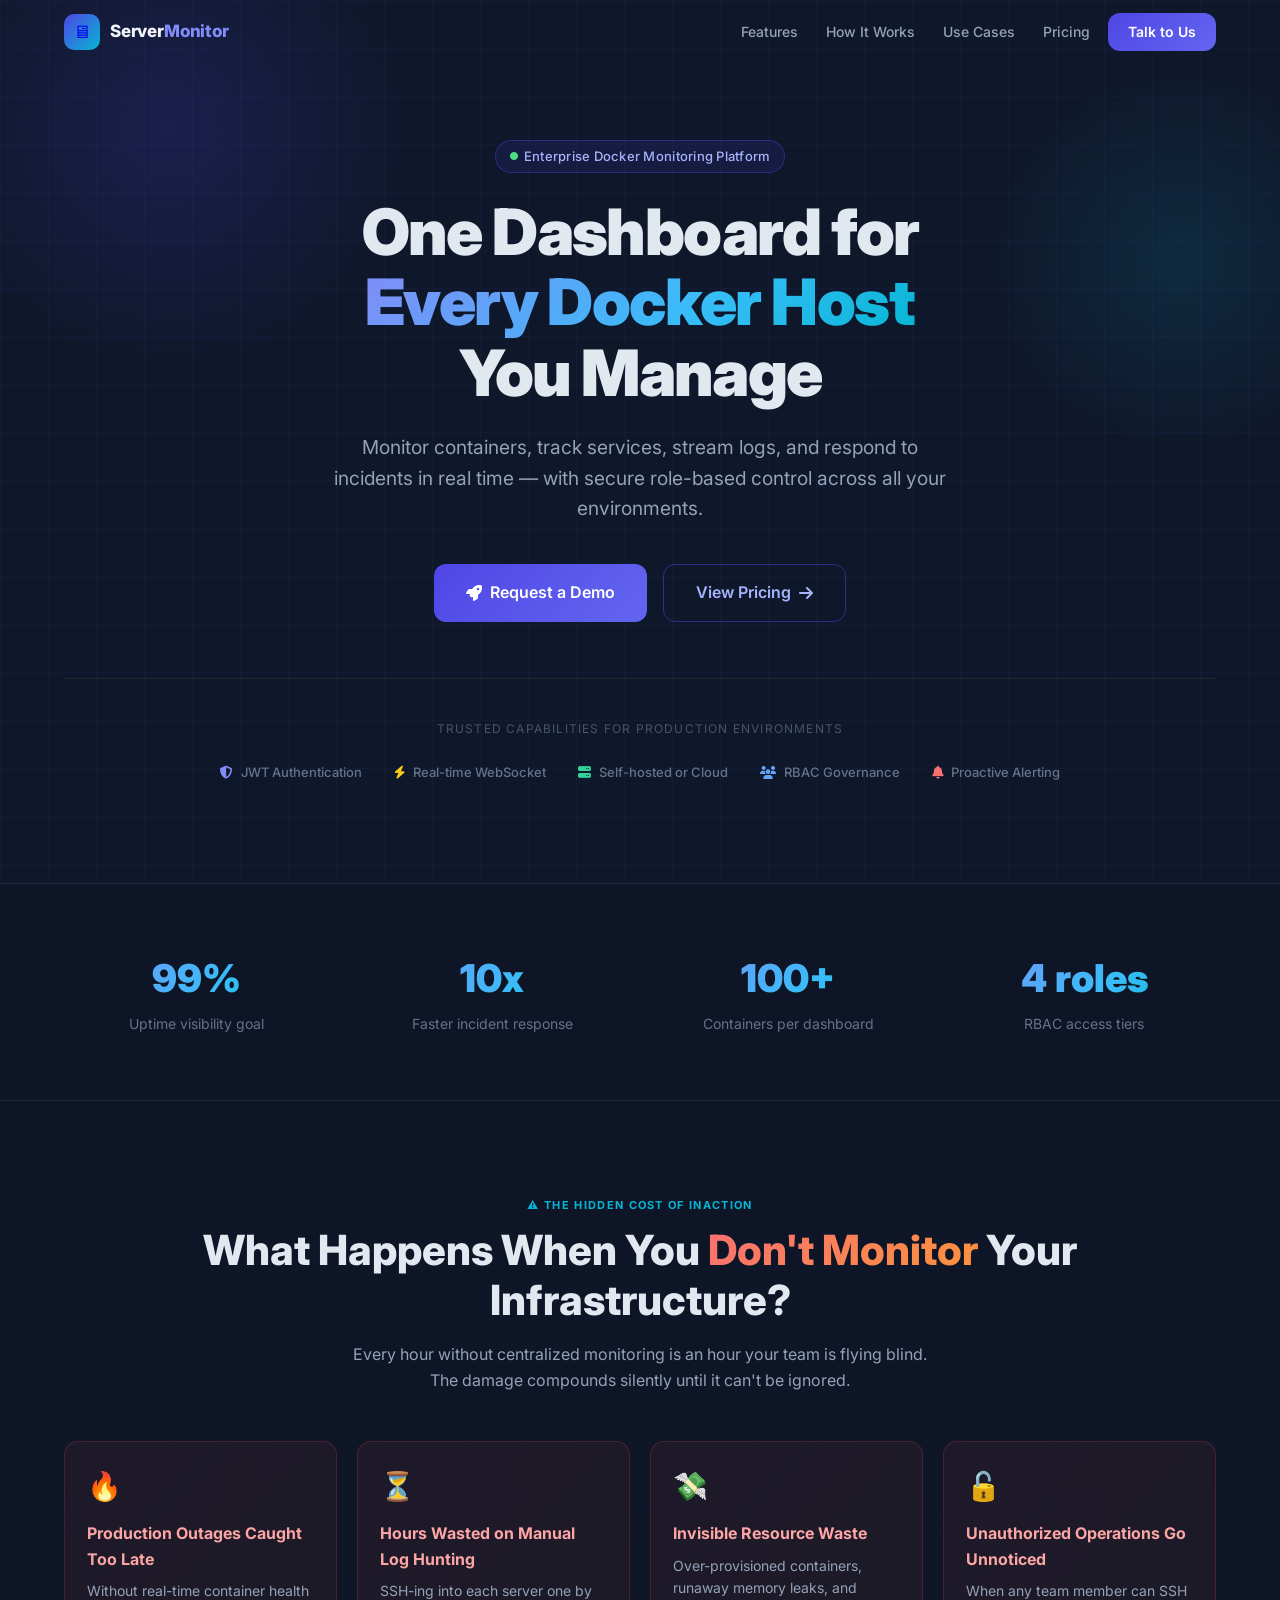
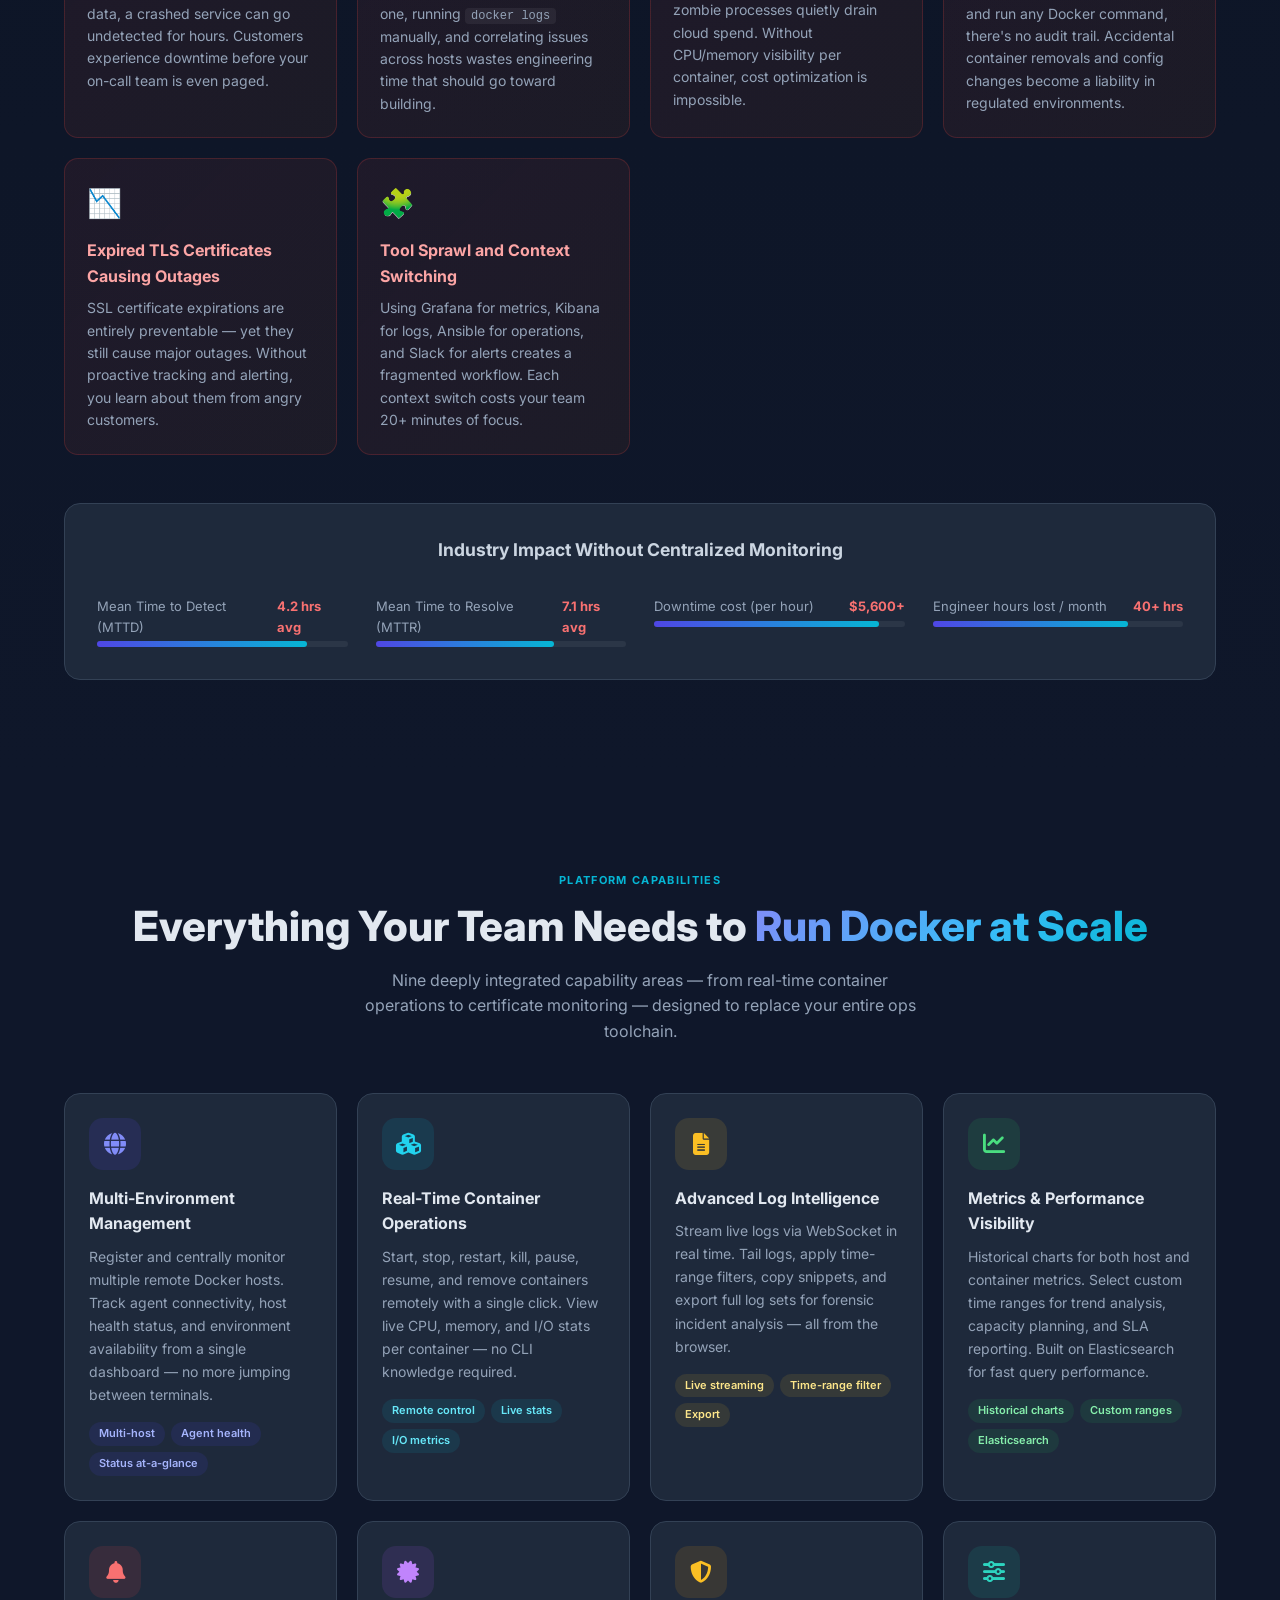
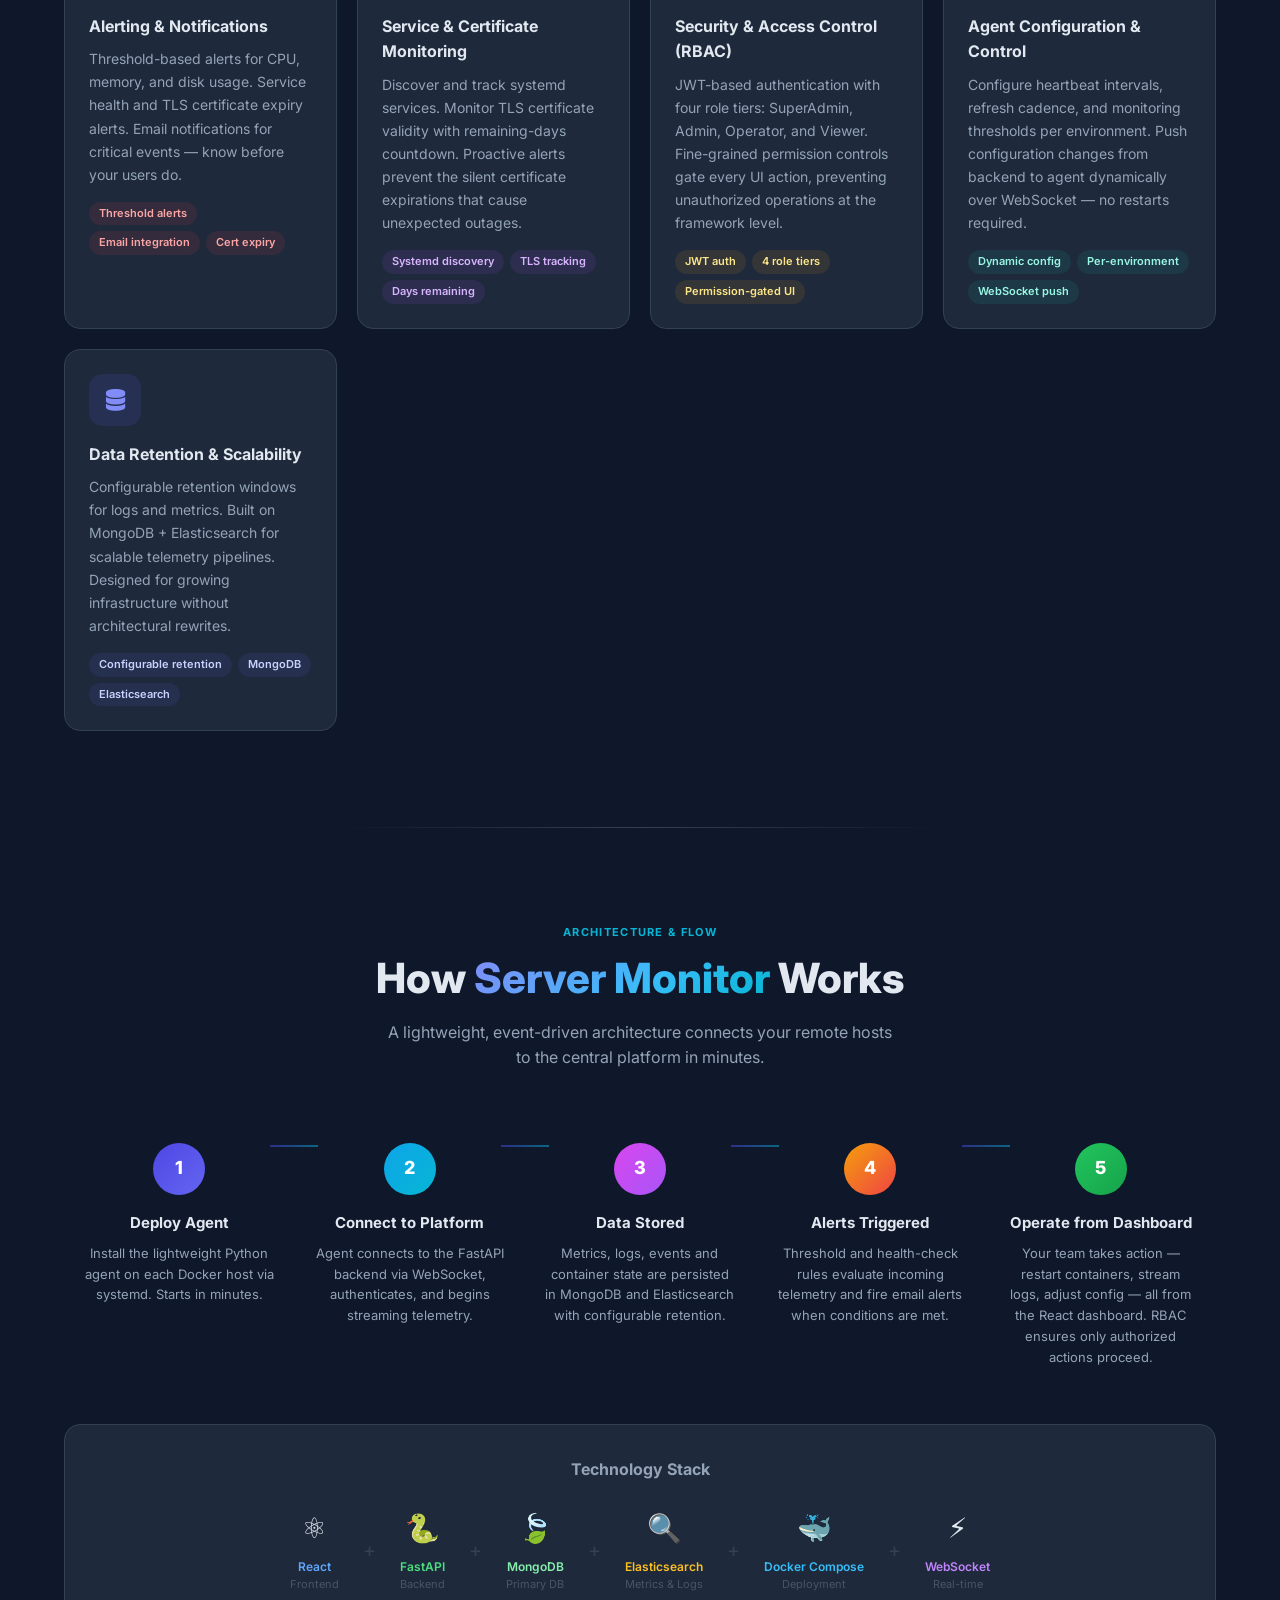
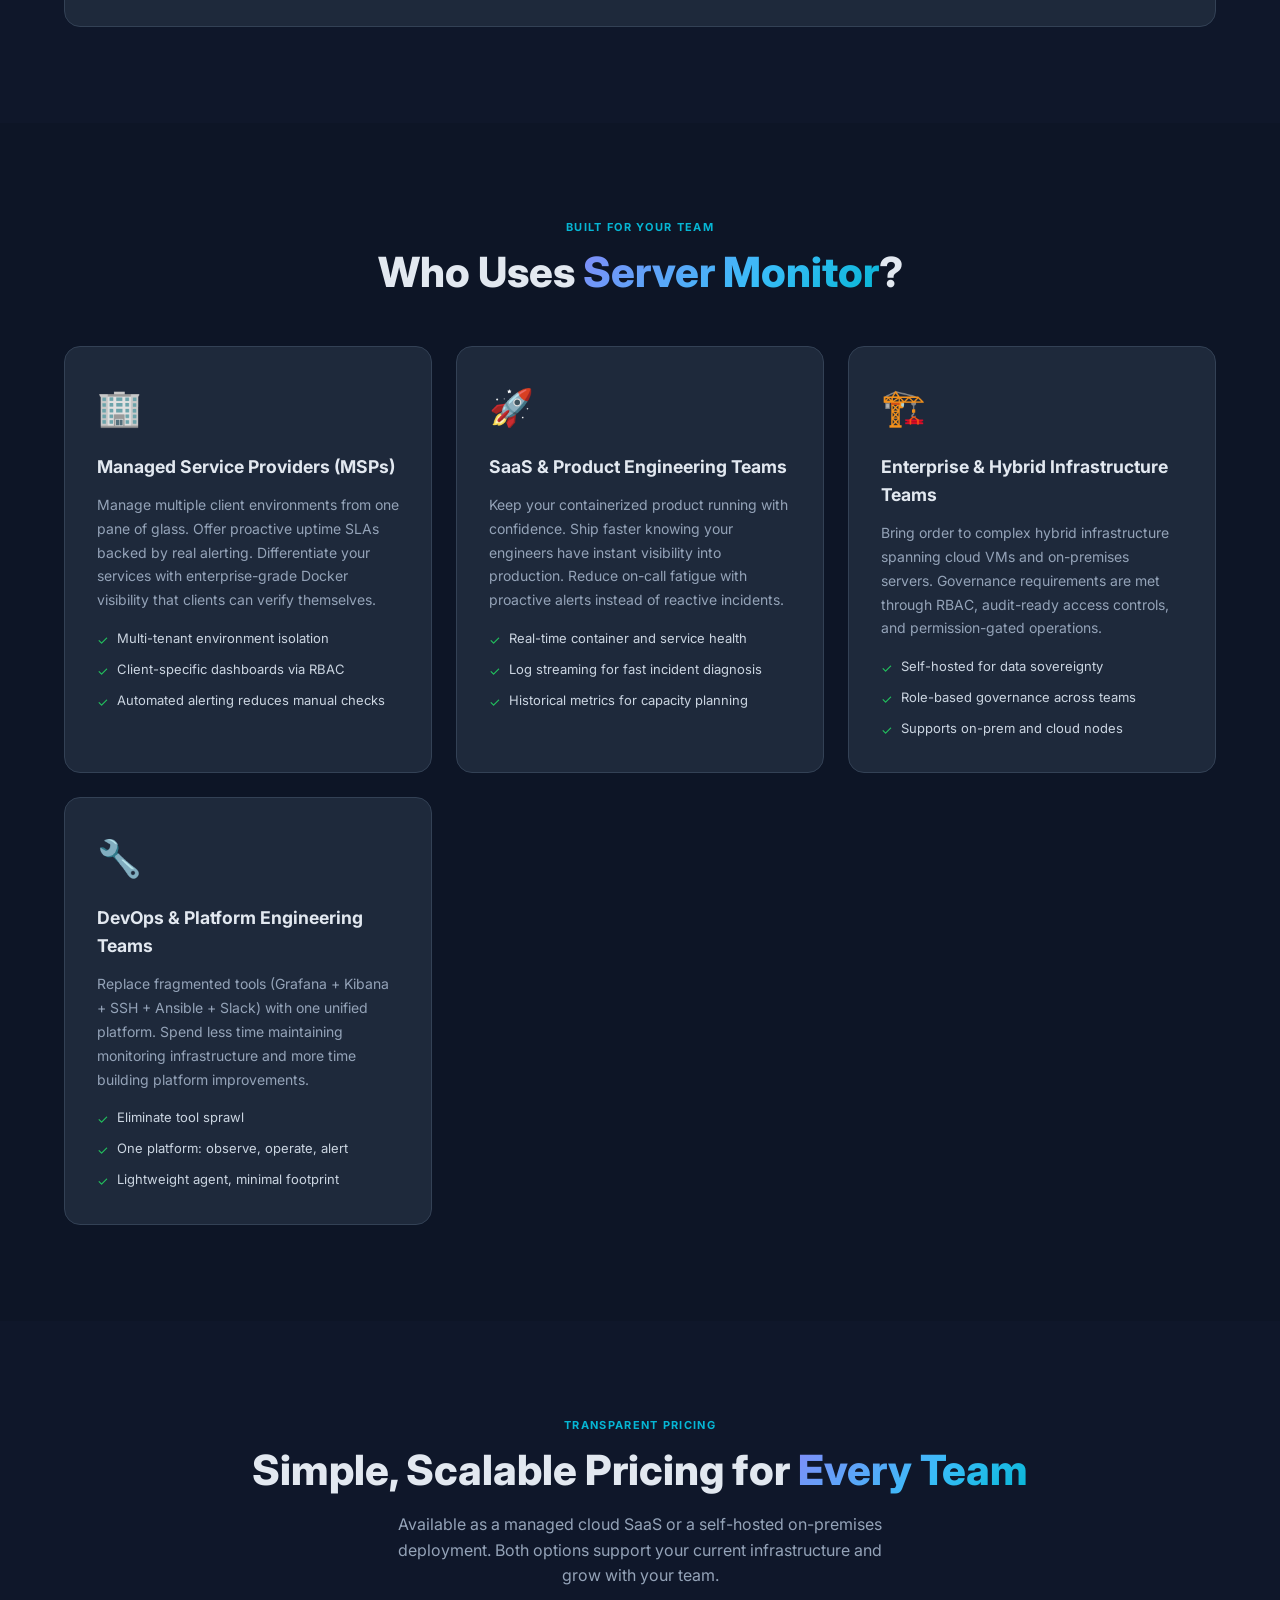
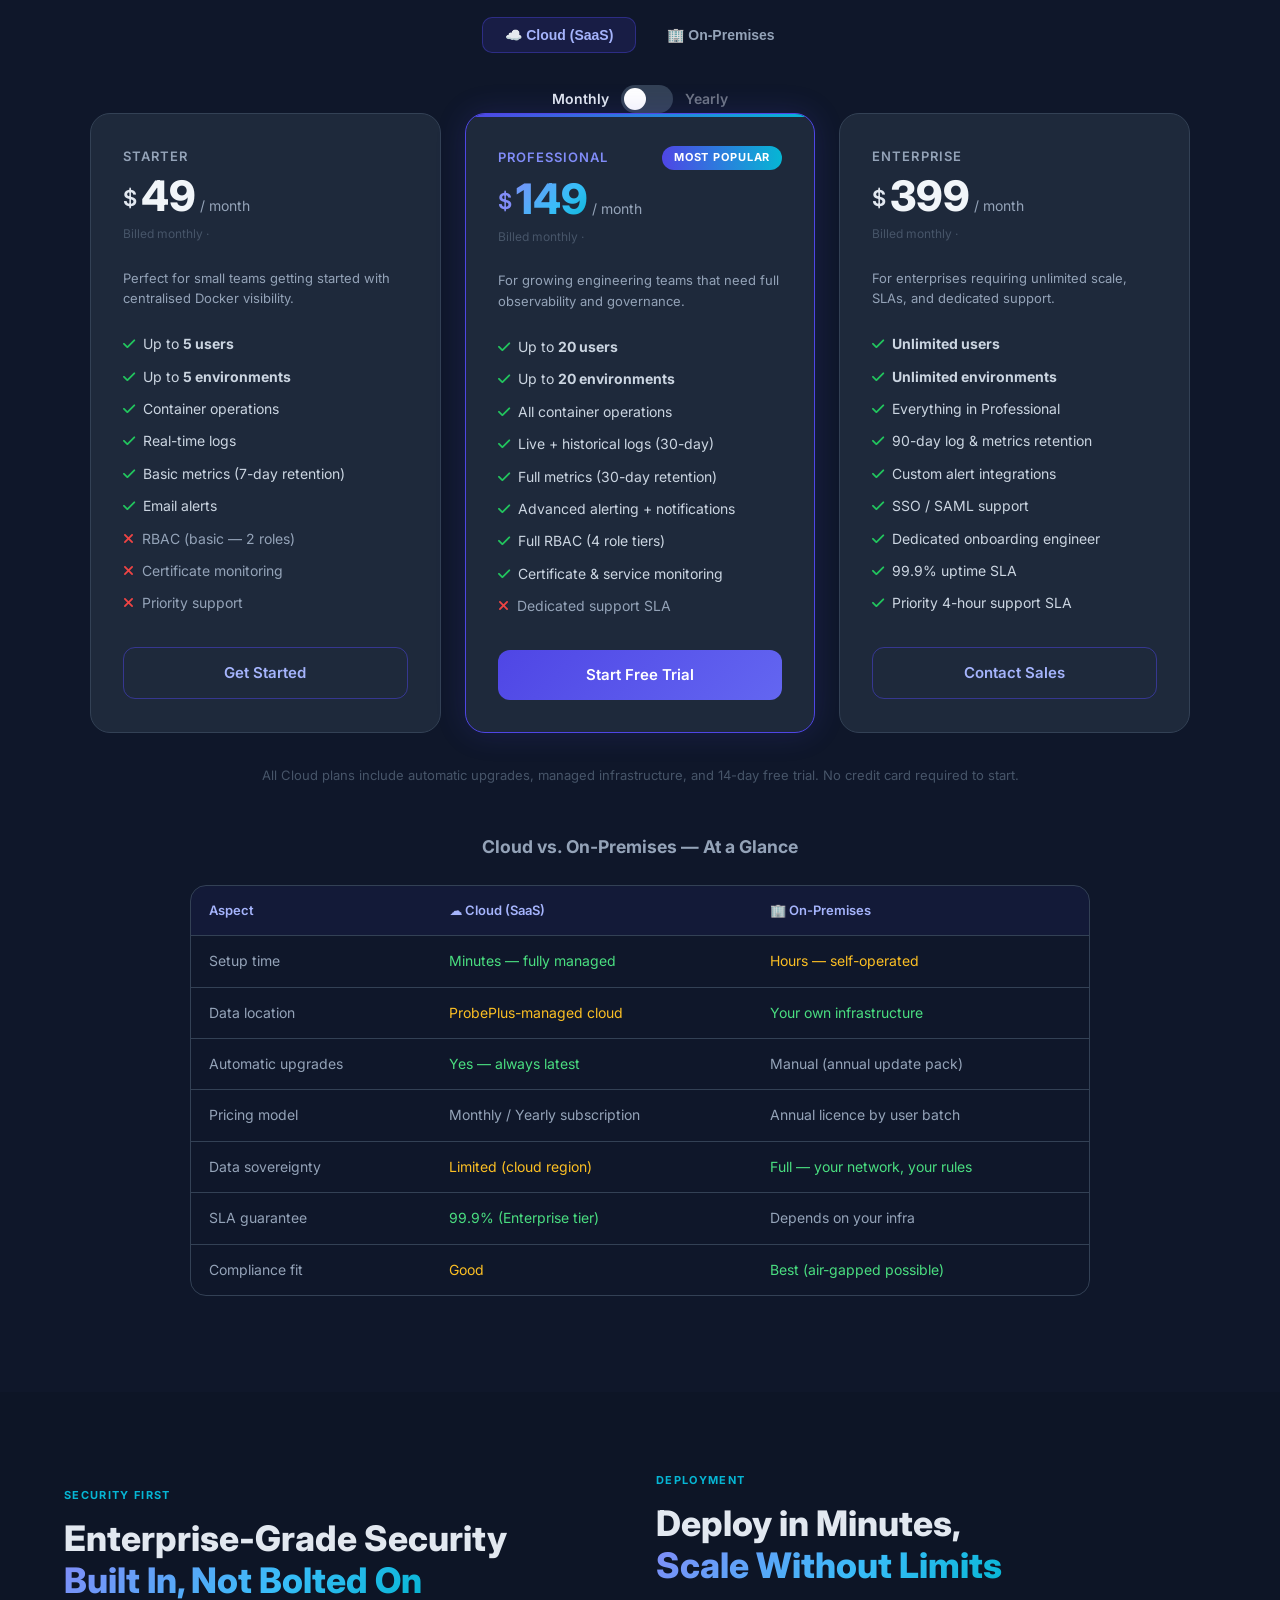
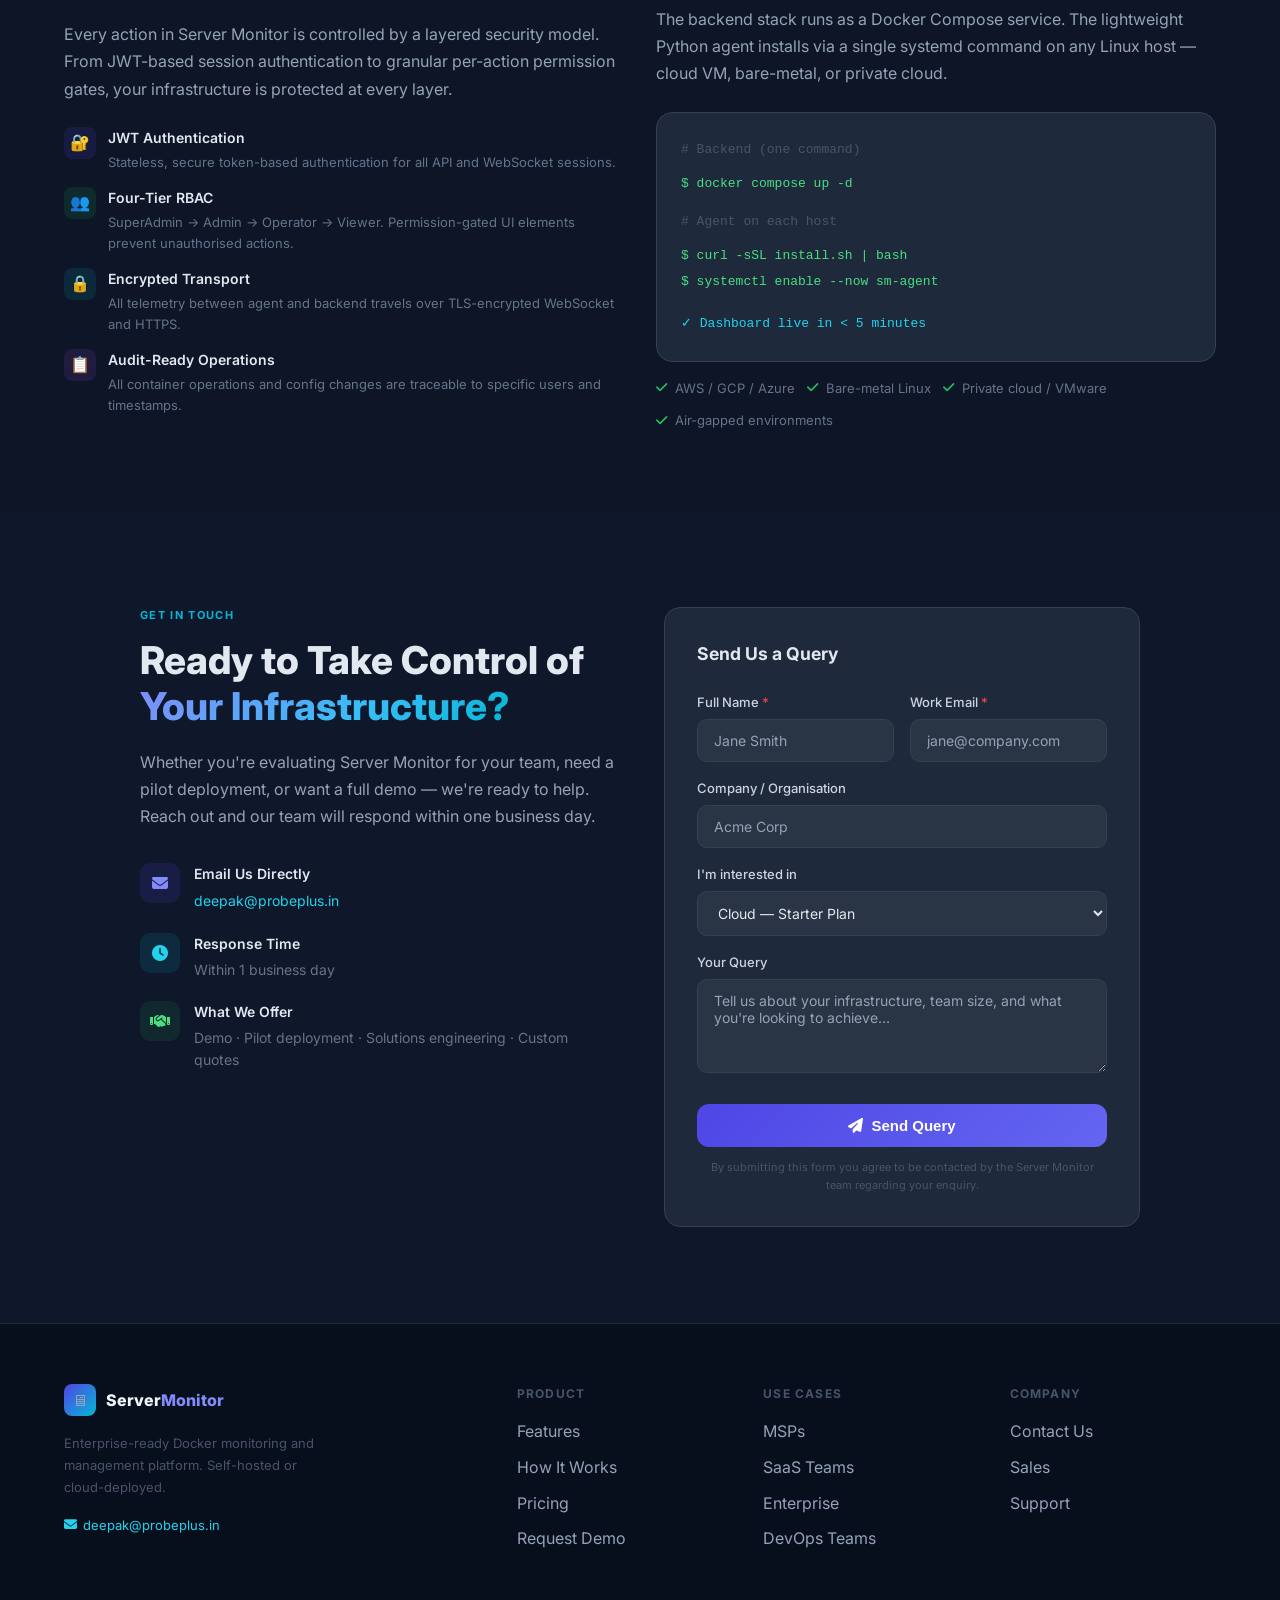
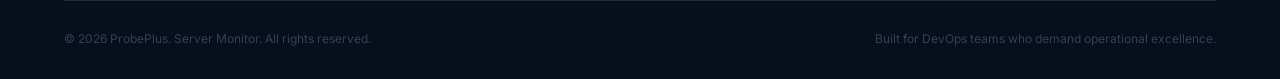
==== index.html @ 72e96bf3 "Add full Server Monitor static marketing website with pricing, features, and contact form Agent-Logs" ====
<!DOCTYPE html>
<html lang="en">
<head>
  <meta charset="UTF-8" />
  <meta name="viewport" content="width=device-width, initial-scale=1.0" />
  <title>Server Monitor — Control Every Container. Protect Every Environment.</title>
  <meta name="description" content="Server Monitor is the self-hosted, enterprise-ready platform for monitoring and managing distributed Docker environments from one central dashboard. Real-time visibility, remote container operations, alerting, and role-based governance." />
  <meta name="keywords" content="docker monitoring, container management, server monitoring, devops, self-hosted, infrastructure monitoring" />

  <!-- Open Graph -->
  <meta property="og:title" content="Server Monitor — Control Every Container" />
  <meta property="og:description" content="Centralized Docker monitoring, alerting, and governance for DevOps and infrastructure teams." />
  <meta property="og:type" content="website" />

  <!-- Fonts -->
  <link rel="preconnect" href="https://fonts.googleapis.com" />
  <link rel="preconnect" href="https://fonts.gstatic.com" crossorigin />
  <link href="https://fonts.googleapis.com/css2?family=Inter:wght@400;500;600;700;800;900&display=swap" rel="stylesheet" />

  <!-- Icons -->
  <link rel="stylesheet" href="https://cdnjs.cloudflare.com/ajax/libs/font-awesome/6.5.0/css/all.min.css" crossorigin="anonymous" />

  <!-- Custom CSS -->
  <link rel="stylesheet" href="assets/style.css" />

  <style>
    /* Tailwind-like utilities (inline to avoid CDN dependency) */
    .container { width: 100%; max-width: 1200px; margin: 0 auto; padding: 0 24px; }
    .section    { padding: 96px 0; }
    .section-sm { padding: 64px 0; }
    .flex { display: flex; }
    .items-center { align-items: center; }
    .justify-between { justify-content: space-between; }
    .justify-center { justify-content: center; }
    .gap-2 { gap: 8px; }
    .gap-3 { gap: 12px; }
    .gap-4 { gap: 16px; }
    .gap-6 { gap: 24px; }
    .gap-8 { gap: 32px; }
    .grid { display: grid; }
    .grid-2 { grid-template-columns: repeat(auto-fit, minmax(280px, 1fr)); }
    .grid-3 { grid-template-columns: repeat(auto-fit, minmax(240px, 1fr)); }
    .grid-4 { grid-template-columns: repeat(auto-fit, minmax(200px, 1fr)); }
    .text-center { text-align: center; }
    .text-sm { font-size: 14px; }
    .text-xs { font-size: 12px; }
    .font-semibold { font-weight: 600; }
    .font-bold { font-weight: 700; }
    .font-extrabold { font-weight: 800; }
    .mb-1 { margin-bottom: 4px; }
    .mb-2 { margin-bottom: 8px; }
    .mb-3 { margin-bottom: 12px; }
    .mb-4 { margin-bottom: 16px; }
    .mb-6 { margin-bottom: 24px; }
    .mb-8 { margin-bottom: 32px; }
    .mb-12 { margin-bottom: 48px; }
    .mt-1 { margin-top: 4px; }
    .mt-2 { margin-top: 8px; }
    .mt-4 { margin-top: 16px; }
    .mt-6 { margin-top: 24px; }
    .mt-8 { margin-top: 32px; }
    .p-4 { padding: 16px; }
    .p-6 { padding: 24px; }
    .p-8 { padding: 32px; }
    .w-full { width: 100%; }
    .relative { position: relative; }
    .absolute { position: absolute; }
    .overflow-hidden { overflow: hidden; }
    .rounded-xl { border-radius: 16px; }
    .rounded-2xl { border-radius: 20px; }
    .opacity-50 { opacity: 0.5; }
    .opacity-60 { opacity: 0.6; }
    .sr-only { position: absolute; width: 1px; height: 1px; overflow: hidden; clip: rect(0,0,0,0); }
  </style>
</head>
<body>

<!-- ═══════════════════════════════════════════
     NAVBAR
════════════════════════════════════════════ -->
<nav id="navbar" role="navigation" aria-label="Main navigation">
  <div class="container">
    <div class="flex items-center justify-between" style="height:64px;">
      <!-- Logo -->
      <a href="#" style="display:flex;align-items:center;gap:10px;text-decoration:none;">
        <div style="width:36px;height:36px;border-radius:10px;background:linear-gradient(135deg,#4f46e5,#06b6d4);display:flex;align-items:center;justify-content:center;font-size:18px;">🖥</div>
        <span style="font-weight:800;font-size:17px;color:#f1f5f9;letter-spacing:-0.01em;">Server<span style="color:#818cf8;">Monitor</span></span>
      </a>

      <!-- Desktop links -->
      <div class="flex gap-4 items-center" style="display:flex;gap:8px;" id="nav-links">
        <a href="#features"   style="color:#94a3b8;font-size:14px;font-weight:500;text-decoration:none;padding:6px 10px;border-radius:8px;transition:color .2s;" onmouseover="this.style.color='#a5b4fc'" onmouseout="this.style.color='#94a3b8'">Features</a>
        <a href="#how"        style="color:#94a3b8;font-size:14px;font-weight:500;text-decoration:none;padding:6px 10px;border-radius:8px;transition:color .2s;" onmouseover="this.style.color='#a5b4fc'" onmouseout="this.style.color='#94a3b8'">How It Works</a>
        <a href="#usecases"   style="color:#94a3b8;font-size:14px;font-weight:500;text-decoration:none;padding:6px 10px;border-radius:8px;transition:color .2s;" onmouseover="this.style.color='#a5b4fc'" onmouseout="this.style.color='#94a3b8'">Use Cases</a>
        <a href="#pricing"    style="color:#94a3b8;font-size:14px;font-weight:500;text-decoration:none;padding:6px 10px;border-radius:8px;transition:color .2s;" onmouseover="this.style.color='#a5b4fc'" onmouseout="this.style.color='#94a3b8'">Pricing</a>
        <a href="#contact"    class="btn-primary" style="padding:8px 20px;font-size:14px;">Talk to Us</a>
      </div>

      <!-- Mobile toggle -->
      <button id="nav-toggle" aria-label="Toggle menu" aria-expanded="false"
        style="display:none;background:none;border:none;cursor:pointer;padding:8px;color:#94a3b8;font-size:20px;">
        <i class="fa fa-bars"></i>
      </button>
    </div>
  </div>

  <!-- Mobile menu -->
  <div id="mobile-menu" role="menu">
    <a href="#features">Features</a>
    <a href="#how">How It Works</a>
    <a href="#usecases">Use Cases</a>
    <a href="#pricing">Pricing</a>
    <a href="#contact" style="color:#a5b4fc;font-weight:600;">Talk to Us →</a>
  </div>
</nav>

<style>
@media (max-width: 768px) {
  #nav-links { display: none !important; }
  #nav-toggle { display: block !important; }
}
</style>


<!-- ═══════════════════════════════════════════
     HERO
════════════════════════════════════════════ -->
<section class="hero-gradient hero-grid relative overflow-hidden" style="padding: 140px 0 100px;">
  <!-- Glow blobs -->
  <div style="position:absolute;top:-120px;left:-80px;width:500px;height:500px;background:radial-gradient(circle,rgba(79,70,229,0.18),transparent 70%);pointer-events:none;"></div>
  <div style="position:absolute;top:60px;right:-100px;width:400px;height:400px;background:radial-gradient(circle,rgba(6,182,212,0.12),transparent 70%);pointer-events:none;"></div>

  <div class="container text-center" style="position:relative;z-index:1;">
    <div class="fade-up mb-6">
      <span class="badge-pill">
        <i class="fa fa-circle" style="font-size:8px;color:#4ade80;"></i>
        Enterprise Docker Monitoring Platform
      </span>
    </div>

    <h1 class="fade-up" style="font-size:clamp(2.4rem,5.5vw,4rem);font-weight:900;line-height:1.1;letter-spacing:-0.025em;margin-bottom:24px;">
      One Dashboard for<br/>
      <span class="gradient-text">Every Docker Host</span><br/>
      You Manage
    </h1>

    <p class="fade-up" style="font-size:clamp(1rem,2vw,1.2rem);color:#94a3b8;max-width:620px;margin:0 auto 40px;">
      Monitor containers, track services, stream logs, and respond to incidents in real time —
      with secure role-based control across all your environments.
    </p>

    <div class="fade-up flex justify-center gap-4" style="flex-wrap:wrap;">
      <a href="#contact" class="btn-primary" style="font-size:16px;padding:15px 32px;">
        <i class="fa fa-rocket"></i> Request a Demo
      </a>
      <a href="#pricing" class="btn-outline" style="font-size:16px;padding:15px 32px;">
        View Pricing <i class="fa fa-arrow-right"></i>
      </a>
    </div>

    <!-- Trust strip -->
    <div class="fade-up" style="margin-top:56px;padding-top:40px;border-top:1px solid rgba(255,255,255,0.07);">
      <p style="font-size:12px;letter-spacing:0.1em;text-transform:uppercase;color:#475569;margin-bottom:24px;">
        Trusted capabilities for production environments
      </p>
      <div class="flex justify-center gap-6" style="flex-wrap:wrap;gap:32px;">
        <div style="display:flex;align-items:center;gap:8px;color:#64748b;font-size:13px;font-weight:500;">
          <i class="fa fa-shield-halved" style="color:#818cf8;"></i> JWT Authentication
        </div>
        <div style="display:flex;align-items:center;gap:8px;color:#64748b;font-size:13px;font-weight:500;">
          <i class="fa fa-bolt" style="color:#facc15;"></i> Real-time WebSocket
        </div>
        <div style="display:flex;align-items:center;gap:8px;color:#64748b;font-size:13px;font-weight:500;">
          <i class="fa fa-server" style="color:#34d399;"></i> Self-hosted or Cloud
        </div>
        <div style="display:flex;align-items:center;gap:8px;color:#64748b;font-size:13px;font-weight:500;">
          <i class="fa fa-users" style="color:#60a5fa;"></i> RBAC Governance
        </div>
        <div style="display:flex;align-items:center;gap:8px;color:#64748b;font-size:13px;font-weight:500;">
          <i class="fa fa-bell" style="color:#f87171;"></i> Proactive Alerting
        </div>
      </div>
    </div>
  </div>
</section>


<!-- ═══════════════════════════════════════════
     STATS
════════════════════════════════════════════ -->
<section style="background:#0d1526;padding:64px 0;border-top:1px solid #1e293b;border-bottom:1px solid #1e293b;">
  <div class="container">
    <div class="grid grid-4" style="gap:32px;text-align:center;">
      <div class="fade-up">
        <div style="font-size:2.4rem;font-weight:900;" class="gradient-text">
          <span data-count="99" data-suffix="%">0%</span>
        </div>
        <div style="color:#64748b;font-size:14px;margin-top:4px;">Uptime visibility goal</div>
      </div>
      <div class="fade-up">
        <div style="font-size:2.4rem;font-weight:900;" class="gradient-text">
          <span data-count="10" data-suffix="x">0x</span>
        </div>
        <div style="color:#64748b;font-size:14px;margin-top:4px;">Faster incident response</div>
      </div>
      <div class="fade-up">
        <div style="font-size:2.4rem;font-weight:900;" class="gradient-text">
          <span data-count="100" data-suffix="+">0+</span>
        </div>
        <div style="color:#64748b;font-size:14px;margin-top:4px;">Containers per dashboard</div>
      </div>
      <div class="fade-up">
        <div style="font-size:2.4rem;font-weight:900;" class="gradient-text">
          <span data-count="4" data-suffix=" roles">0</span>
        </div>
        <div style="color:#64748b;font-size:14px;margin-top:4px;">RBAC access tiers</div>
      </div>
    </div>
  </div>
</section>


<!-- ═══════════════════════════════════════════
     PAIN SECTION — Cost of Not Using
════════════════════════════════════════════ -->
<section class="section" id="pain" style="background:linear-gradient(180deg,#0d1526 0%,#0f172a 100%);">
  <div class="container">
    <div class="text-center mb-12 fade-up">
      <p class="section-eyebrow mb-3">⚠️ The Hidden Cost of Inaction</p>
      <h2 style="font-size:clamp(1.8rem,3.5vw,2.6rem);font-weight:800;line-height:1.2;margin-bottom:16px;">
        What Happens When You <span class="gradient-text-danger">Don't Monitor</span> Your Infrastructure?
      </h2>
      <p style="color:#94a3b8;max-width:580px;margin:0 auto;">
        Every hour without centralized monitoring is an hour your team is flying blind.
        The damage compounds silently until it can't be ignored.
      </p>
    </div>

    <div class="grid grid-3" style="gap:20px;margin-bottom:48px;">
      <!-- Pain cards -->
      <div class="pain-card fade-up">
        <div style="font-size:28px;margin-bottom:12px;">🔥</div>
        <h3 style="font-weight:700;color:#fca5a5;margin-bottom:8px;font-size:16px;">Production Outages Caught Too Late</h3>
        <p style="color:#94a3b8;font-size:14px;line-height:1.6;">Without real-time container health data, a crashed service can go undetected for hours. Customers experience downtime before your on-call team is even paged.</p>
      </div>
      <div class="pain-card fade-up">
        <div style="font-size:28px;margin-bottom:12px;">⏳</div>
        <h3 style="font-weight:700;color:#fca5a5;margin-bottom:8px;font-size:16px;">Hours Wasted on Manual Log Hunting</h3>
        <p style="color:#94a3b8;font-size:14px;line-height:1.6;">SSH-ing into each server one by one, running <code style="background:rgba(255,255,255,0.06);padding:1px 6px;border-radius:4px;font-size:12px;">docker logs</code> manually, and correlating issues across hosts wastes engineering time that should go toward building.</p>
      </div>
      <div class="pain-card fade-up">
        <div style="font-size:28px;margin-bottom:12px;">💸</div>
        <h3 style="font-weight:700;color:#fca5a5;margin-bottom:8px;font-size:16px;">Invisible Resource Waste</h3>
        <p style="color:#94a3b8;font-size:14px;line-height:1.6;">Over-provisioned containers, runaway memory leaks, and zombie processes quietly drain cloud spend. Without CPU/memory visibility per container, cost optimization is impossible.</p>
      </div>
      <div class="pain-card fade-up">
        <div style="font-size:28px;margin-bottom:12px;">🔓</div>
        <h3 style="font-weight:700;color:#fca5a5;margin-bottom:8px;font-size:16px;">Unauthorized Operations Go Unnoticed</h3>
        <p style="color:#94a3b8;font-size:14px;line-height:1.6;">When any team member can SSH and run any Docker command, there's no audit trail. Accidental container removals and config changes become a liability in regulated environments.</p>
      </div>
      <div class="pain-card fade-up">
        <div style="font-size:28px;margin-bottom:12px;">📉</div>
        <h3 style="font-weight:700;color:#fca5a5;margin-bottom:8px;font-size:16px;">Expired TLS Certificates Causing Outages</h3>
        <p style="color:#94a3b8;font-size:14px;line-height:1.6;">SSL certificate expirations are entirely preventable — yet they still cause major outages. Without proactive tracking and alerting, you learn about them from angry customers.</p>
      </div>
      <div class="pain-card fade-up">
        <div style="font-size:28px;margin-bottom:12px;">🧩</div>
        <h3 style="font-weight:700;color:#fca5a5;margin-bottom:8px;font-size:16px;">Tool Sprawl and Context Switching</h3>
        <p style="color:#94a3b8;font-size:14px;line-height:1.6;">Using Grafana for metrics, Kibana for logs, Ansible for operations, and Slack for alerts creates a fragmented workflow. Each context switch costs your team 20+ minutes of focus.</p>
      </div>
    </div>

    <!-- Impact stats -->
    <div class="card p-8 fade-up">
      <h3 class="text-center font-bold" style="margin-bottom:32px;font-size:1.1rem;color:#cbd5e1;">
        Industry Impact Without Centralized Monitoring
      </h3>
      <div class="grid" style="grid-template-columns:repeat(auto-fit,minmax(220px,1fr));gap:28px;">
        <div>
          <div class="flex items-center justify-between mb-1">
            <span style="font-size:13px;color:#94a3b8;">Mean Time to Detect (MTTD)</span>
            <span style="font-size:13px;font-weight:700;color:#f87171;">4.2 hrs avg</span>
          </div>
          <div class="stat-bar-bg"><div class="stat-bar-fill" style="width:84%;"></div></div>
        </div>
        <div>
          <div class="flex items-center justify-between mb-1">
            <span style="font-size:13px;color:#94a3b8;">Mean Time to Resolve (MTTR)</span>
            <span style="font-size:13px;font-weight:700;color:#f87171;">7.1 hrs avg</span>
          </div>
          <div class="stat-bar-bg"><div class="stat-bar-fill" style="width:71%;"></div></div>
        </div>
        <div>
          <div class="flex items-center justify-between mb-1">
            <span style="font-size:13px;color:#94a3b8;">Downtime cost (per hour)</span>
            <span style="font-size:13px;font-weight:700;color:#f87171;">$5,600+</span>
          </div>
          <div class="stat-bar-bg"><div class="stat-bar-fill" style="width:90%;"></div></div>
        </div>
        <div>
          <div class="flex items-center justify-between mb-1">
            <span style="font-size:13px;color:#94a3b8;">Engineer hours lost / month</span>
            <span style="font-size:13px;font-weight:700;color:#f87171;">40+ hrs</span>
          </div>
          <div class="stat-bar-bg"><div class="stat-bar-fill" style="width:78%;"></div></div>
        </div>
      </div>
    </div>
  </div>
</section>


<!-- ═══════════════════════════════════════════
     FEATURES
════════════════════════════════════════════ -->
<section class="section" id="features">
  <div class="container">
    <div class="text-center mb-12 fade-up">
      <p class="section-eyebrow mb-3">Platform Capabilities</p>
      <h2 style="font-size:clamp(1.8rem,3.5vw,2.6rem);font-weight:800;line-height:1.2;margin-bottom:16px;">
        Everything Your Team Needs to <span class="gradient-text">Run Docker at Scale</span>
      </h2>
      <p style="color:#94a3b8;max-width:560px;margin:0 auto;">
        Nine deeply integrated capability areas — from real-time container operations to certificate monitoring — designed to replace your entire ops toolchain.
      </p>
    </div>

    <!-- Feature grid -->
    <div class="grid grid-3" style="gap:20px;">

      <!-- F1 -->
      <div class="card p-6 fade-up">
        <div class="icon-circle mb-4" style="background:rgba(79,70,229,0.15);">
          <i class="fa fa-globe" style="color:#818cf8;"></i>
        </div>
        <h3 style="font-weight:700;margin-bottom:8px;font-size:1rem;">Multi-Environment Management</h3>
        <p style="color:#94a3b8;font-size:14px;line-height:1.65;">Register and centrally monitor multiple remote Docker hosts. Track agent connectivity, host health status, and environment availability from a single dashboard — no more jumping between terminals.</p>
        <div style="margin-top:16px;display:flex;flex-wrap:wrap;gap:6px;">
          <span style="background:rgba(79,70,229,0.12);color:#a5b4fc;padding:3px 10px;border-radius:999px;font-size:11px;font-weight:600;">Multi-host</span>
          <span style="background:rgba(79,70,229,0.12);color:#a5b4fc;padding:3px 10px;border-radius:999px;font-size:11px;font-weight:600;">Agent health</span>
          <span style="background:rgba(79,70,229,0.12);color:#a5b4fc;padding:3px 10px;border-radius:999px;font-size:11px;font-weight:600;">Status at-a-glance</span>
        </div>
      </div>

      <!-- F2 -->
      <div class="card p-6 fade-up">
        <div class="icon-circle mb-4" style="background:rgba(6,182,212,0.12);">
          <i class="fa fa-cubes" style="color:#22d3ee;"></i>
        </div>
        <h3 style="font-weight:700;margin-bottom:8px;font-size:1rem;">Real-Time Container Operations</h3>
        <p style="color:#94a3b8;font-size:14px;line-height:1.65;">Start, stop, restart, kill, pause, resume, and remove containers remotely with a single click. View live CPU, memory, and I/O stats per container — no CLI knowledge required.</p>
        <div style="margin-top:16px;display:flex;flex-wrap:wrap;gap:6px;">
          <span style="background:rgba(6,182,212,0.1);color:#67e8f9;padding:3px 10px;border-radius:999px;font-size:11px;font-weight:600;">Remote control</span>
          <span style="background:rgba(6,182,212,0.1);color:#67e8f9;padding:3px 10px;border-radius:999px;font-size:11px;font-weight:600;">Live stats</span>
          <span style="background:rgba(6,182,212,0.1);color:#67e8f9;padding:3px 10px;border-radius:999px;font-size:11px;font-weight:600;">I/O metrics</span>
        </div>
      </div>

      <!-- F3 -->
      <div class="card p-6 fade-up">
        <div class="icon-circle mb-4" style="background:rgba(251,191,36,0.12);">
          <i class="fa fa-file-lines" style="color:#fbbf24;"></i>
        </div>
        <h3 style="font-weight:700;margin-bottom:8px;font-size:1rem;">Advanced Log Intelligence</h3>
        <p style="color:#94a3b8;font-size:14px;line-height:1.65;">Stream live logs via WebSocket in real time. Tail logs, apply time-range filters, copy snippets, and export full log sets for forensic incident analysis — all from the browser.</p>
        <div style="margin-top:16px;display:flex;flex-wrap:wrap;gap:6px;">
          <span style="background:rgba(251,191,36,0.1);color:#fde68a;padding:3px 10px;border-radius:999px;font-size:11px;font-weight:600;">Live streaming</span>
          <span style="background:rgba(251,191,36,0.1);color:#fde68a;padding:3px 10px;border-radius:999px;font-size:11px;font-weight:600;">Time-range filter</span>
          <span style="background:rgba(251,191,36,0.1);color:#fde68a;padding:3px 10px;border-radius:999px;font-size:11px;font-weight:600;">Export</span>
        </div>
      </div>

      <!-- F4 -->
      <div class="card p-6 fade-up">
        <div class="icon-circle mb-4" style="background:rgba(34,197,94,0.12);">
          <i class="fa fa-chart-line" style="color:#4ade80;"></i>
        </div>
        <h3 style="font-weight:700;margin-bottom:8px;font-size:1rem;">Metrics & Performance Visibility</h3>
        <p style="color:#94a3b8;font-size:14px;line-height:1.65;">Historical charts for both host and container metrics. Select custom time ranges for trend analysis, capacity planning, and SLA reporting. Built on Elasticsearch for fast query performance.</p>
        <div style="margin-top:16px;display:flex;flex-wrap:wrap;gap:6px;">
          <span style="background:rgba(34,197,94,0.1);color:#86efac;padding:3px 10px;border-radius:999px;font-size:11px;font-weight:600;">Historical charts</span>
          <span style="background:rgba(34,197,94,0.1);color:#86efac;padding:3px 10px;border-radius:999px;font-size:11px;font-weight:600;">Custom ranges</span>
          <span style="background:rgba(34,197,94,0.1);color:#86efac;padding:3px 10px;border-radius:999px;font-size:11px;font-weight:600;">Elasticsearch</span>
        </div>
      </div>

      <!-- F5 -->
      <div class="card p-6 fade-up">
        <div class="icon-circle mb-4" style="background:rgba(239,68,68,0.12);">
          <i class="fa fa-bell" style="color:#f87171;"></i>
        </div>
        <h3 style="font-weight:700;margin-bottom:8px;font-size:1rem;">Alerting & Notifications</h3>
        <p style="color:#94a3b8;font-size:14px;line-height:1.65;">Threshold-based alerts for CPU, memory, and disk usage. Service health and TLS certificate expiry alerts. Email notifications for critical events — know before your users do.</p>
        <div style="margin-top:16px;display:flex;flex-wrap:wrap;gap:6px;">
          <span style="background:rgba(239,68,68,0.1);color:#fca5a5;padding:3px 10px;border-radius:999px;font-size:11px;font-weight:600;">Threshold alerts</span>
          <span style="background:rgba(239,68,68,0.1);color:#fca5a5;padding:3px 10px;border-radius:999px;font-size:11px;font-weight:600;">Email integration</span>
          <span style="background:rgba(239,68,68,0.1);color:#fca5a5;padding:3px 10px;border-radius:999px;font-size:11px;font-weight:600;">Cert expiry</span>
        </div>
      </div>

      <!-- F6 -->
      <div class="card p-6 fade-up">
        <div class="icon-circle mb-4" style="background:rgba(168,85,247,0.12);">
          <i class="fa fa-certificate" style="color:#c084fc;"></i>
        </div>
        <h3 style="font-weight:700;margin-bottom:8px;font-size:1rem;">Service & Certificate Monitoring</h3>
        <p style="color:#94a3b8;font-size:14px;line-height:1.65;">Discover and track systemd services. Monitor TLS certificate validity with remaining-days countdown. Proactive alerts prevent the silent certificate expirations that cause unexpected outages.</p>
        <div style="margin-top:16px;display:flex;flex-wrap:wrap;gap:6px;">
          <span style="background:rgba(168,85,247,0.1);color:#d8b4fe;padding:3px 10px;border-radius:999px;font-size:11px;font-weight:600;">Systemd discovery</span>
          <span style="background:rgba(168,85,247,0.1);color:#d8b4fe;padding:3px 10px;border-radius:999px;font-size:11px;font-weight:600;">TLS tracking</span>
          <span style="background:rgba(168,85,247,0.1);color:#d8b4fe;padding:3px 10px;border-radius:999px;font-size:11px;font-weight:600;">Days remaining</span>
        </div>
      </div>

      <!-- F7 -->
      <div class="card p-6 fade-up">
        <div class="icon-circle mb-4" style="background:rgba(245,158,11,0.12);">
          <i class="fa fa-shield-halved" style="color:#fbbf24;"></i>
        </div>
        <h3 style="font-weight:700;margin-bottom:8px;font-size:1rem;">Security & Access Control (RBAC)</h3>
        <p style="color:#94a3b8;font-size:14px;line-height:1.65;">JWT-based authentication with four role tiers: SuperAdmin, Admin, Operator, and Viewer. Fine-grained permission controls gate every UI action, preventing unauthorized operations at the framework level.</p>
        <div style="margin-top:16px;display:flex;flex-wrap:wrap;gap:6px;">
          <span style="background:rgba(245,158,11,0.1);color:#fde68a;padding:3px 10px;border-radius:999px;font-size:11px;font-weight:600;">JWT auth</span>
          <span style="background:rgba(245,158,11,0.1);color:#fde68a;padding:3px 10px;border-radius:999px;font-size:11px;font-weight:600;">4 role tiers</span>
          <span style="background:rgba(245,158,11,0.1);color:#fde68a;padding:3px 10px;border-radius:999px;font-size:11px;font-weight:600;">Permission-gated UI</span>
        </div>
      </div>

      <!-- F8 -->
      <div class="card p-6 fade-up">
        <div class="icon-circle mb-4" style="background:rgba(20,184,166,0.12);">
          <i class="fa fa-sliders" style="color:#2dd4bf;"></i>
        </div>
        <h3 style="font-weight:700;margin-bottom:8px;font-size:1rem;">Agent Configuration & Control</h3>
        <p style="color:#94a3b8;font-size:14px;line-height:1.65;">Configure heartbeat intervals, refresh cadence, and monitoring thresholds per environment. Push configuration changes from backend to agent dynamically over WebSocket — no restarts required.</p>
        <div style="margin-top:16px;display:flex;flex-wrap:wrap;gap:6px;">
          <span style="background:rgba(20,184,166,0.1);color:#99f6e4;padding:3px 10px;border-radius:999px;font-size:11px;font-weight:600;">Dynamic config</span>
          <span style="background:rgba(20,184,166,0.1);color:#99f6e4;padding:3px 10px;border-radius:999px;font-size:11px;font-weight:600;">Per-environment</span>
          <span style="background:rgba(20,184,166,0.1);color:#99f6e4;padding:3px 10px;border-radius:999px;font-size:11px;font-weight:600;">WebSocket push</span>
        </div>
      </div>

      <!-- F9 -->
      <div class="card p-6 fade-up">
        <div class="icon-circle mb-4" style="background:rgba(99,102,241,0.12);">
          <i class="fa fa-database" style="color:#818cf8;"></i>
        </div>
        <h3 style="font-weight:700;margin-bottom:8px;font-size:1rem;">Data Retention & Scalability</h3>
        <p style="color:#94a3b8;font-size:14px;line-height:1.65;">Configurable retention windows for logs and metrics. Built on MongoDB + Elasticsearch for scalable telemetry pipelines. Designed for growing infrastructure without architectural rewrites.</p>
        <div style="margin-top:16px;display:flex;flex-wrap:wrap;gap:6px;">
          <span style="background:rgba(99,102,241,0.1);color:#c7d2fe;padding:3px 10px;border-radius:999px;font-size:11px;font-weight:600;">Configurable retention</span>
          <span style="background:rgba(99,102,241,0.1);color:#c7d2fe;padding:3px 10px;border-radius:999px;font-size:11px;font-weight:600;">MongoDB</span>
          <span style="background:rgba(99,102,241,0.1);color:#c7d2fe;padding:3px 10px;border-radius:999px;font-size:11px;font-weight:600;">Elasticsearch</span>
        </div>
      </div>

    </div><!-- /feature grid -->
  </div>
</section>

<div class="section-divider"></div>


<!-- ═══════════════════════════════════════════
     HOW IT WORKS
════════════════════════════════════════════ -->
<section class="section" id="how">
  <div class="container">
    <div class="text-center mb-12 fade-up">
      <p class="section-eyebrow mb-3">Architecture & Flow</p>
      <h2 style="font-size:clamp(1.8rem,3.5vw,2.6rem);font-weight:800;line-height:1.2;margin-bottom:16px;">
        How <span class="gradient-text">Server Monitor</span> Works
      </h2>
      <p style="color:#94a3b8;max-width:520px;margin:0 auto;">
        A lightweight, event-driven architecture connects your remote hosts to the central platform in minutes.
      </p>
    </div>

    <div class="grid" style="grid-template-columns:repeat(auto-fit,minmax(200px,1fr));gap:0;position:relative;">

      <!-- connector lines (desktop) -->
      <style>
        @media (min-width: 768px) {
          .step-item:not(:last-child)::after {
            content:'';
            position:absolute;
            top:26px;
            right:-24px;
            width:48px;
            height:2px;
            background:linear-gradient(90deg,rgba(79,70,229,0.5),rgba(6,182,212,0.5));
            z-index:1;
          }
        }
      </style>

      <div class="step-item fade-up" style="position:relative;text-align:center;padding:24px 20px;">
        <div style="width:52px;height:52px;border-radius:50%;background:linear-gradient(135deg,#4f46e5,#6366f1);display:flex;align-items:center;justify-content:center;margin:0 auto 16px;font-weight:800;font-size:18px;color:#fff;z-index:2;position:relative;">1</div>
        <h4 style="font-weight:700;margin-bottom:8px;font-size:15px;">Deploy Agent</h4>
        <p style="color:#94a3b8;font-size:13px;line-height:1.6;">Install the lightweight Python agent on each Docker host via systemd. Starts in minutes.</p>
      </div>

      <div class="step-item fade-up" style="position:relative;text-align:center;padding:24px 20px;">
        <div style="width:52px;height:52px;border-radius:50%;background:linear-gradient(135deg,#0ea5e9,#06b6d4);display:flex;align-items:center;justify-content:center;margin:0 auto 16px;font-weight:800;font-size:18px;color:#fff;z-index:2;position:relative;">2</div>
        <h4 style="font-weight:700;margin-bottom:8px;font-size:15px;">Connect to Platform</h4>
        <p style="color:#94a3b8;font-size:13px;line-height:1.6;">Agent connects to the FastAPI backend via WebSocket, authenticates, and begins streaming telemetry.</p>
      </div>

      <div class="step-item fade-up" style="position:relative;text-align:center;padding:24px 20px;">
        <div style="width:52px;height:52px;border-radius:50%;background:linear-gradient(135deg,#d946ef,#a855f7);display:flex;align-items:center;justify-content:center;margin:0 auto 16px;font-weight:800;font-size:18px;color:#fff;z-index:2;position:relative;">3</div>
        <h4 style="font-weight:700;margin-bottom:8px;font-size:15px;">Data Stored</h4>
        <p style="color:#94a3b8;font-size:13px;line-height:1.6;">Metrics, logs, events and container state are persisted in MongoDB and Elasticsearch with configurable retention.</p>
      </div>

      <div class="step-item fade-up" style="position:relative;text-align:center;padding:24px 20px;">
        <div style="width:52px;height:52px;border-radius:50%;background:linear-gradient(135deg,#f59e0b,#ef4444);display:flex;align-items:center;justify-content:center;margin:0 auto 16px;font-weight:800;font-size:18px;color:#fff;z-index:2;position:relative;">4</div>
        <h4 style="font-weight:700;margin-bottom:8px;font-size:15px;">Alerts Triggered</h4>
        <p style="color:#94a3b8;font-size:13px;line-height:1.6;">Threshold and health-check rules evaluate incoming telemetry and fire email alerts when conditions are met.</p>
      </div>

      <div class="step-item fade-up" style="position:relative;text-align:center;padding:24px 20px;">
        <div style="width:52px;height:52px;border-radius:50%;background:linear-gradient(135deg,#22c55e,#16a34a);display:flex;align-items:center;justify-content:center;margin:0 auto 16px;font-weight:800;font-size:18px;color:#fff;z-index:2;position:relative;">5</div>
        <h4 style="font-weight:700;margin-bottom:8px;font-size:15px;">Operate from Dashboard</h4>
        <p style="color:#94a3b8;font-size:13px;line-height:1.6;">Your team takes action — restart containers, stream logs, adjust config — all from the React dashboard. RBAC ensures only authorized actions proceed.</p>
      </div>
    </div>

    <!-- Tech stack -->
    <div class="card p-8 mt-8 fade-up">
      <h3 class="text-center font-bold mb-6" style="font-size:1rem;color:#94a3b8;">Technology Stack</h3>
      <div class="flex justify-center" style="flex-wrap:wrap;gap:24px;align-items:center;">
        <div style="text-align:center;">
          <div style="font-size:28px;margin-bottom:6px;">⚛️</div>
          <div style="font-size:12px;font-weight:600;color:#60a5fa;">React</div>
          <div style="font-size:11px;color:#475569;">Frontend</div>
        </div>
        <div style="color:#334155;font-size:20px;">+</div>
        <div style="text-align:center;">
          <div style="font-size:28px;margin-bottom:6px;">🐍</div>
          <div style="font-size:12px;font-weight:600;color:#4ade80;">FastAPI</div>
          <div style="font-size:11px;color:#475569;">Backend</div>
        </div>
        <div style="color:#334155;font-size:20px;">+</div>
        <div style="text-align:center;">
          <div style="font-size:28px;margin-bottom:6px;">🍃</div>
          <div style="font-size:12px;font-weight:600;color:#86efac;">MongoDB</div>
          <div style="font-size:11px;color:#475569;">Primary DB</div>
        </div>
        <div style="color:#334155;font-size:20px;">+</div>
        <div style="text-align:center;">
          <div style="font-size:28px;margin-bottom:6px;">🔍</div>
          <div style="font-size:12px;font-weight:600;color:#fbbf24;">Elasticsearch</div>
          <div style="font-size:11px;color:#475569;">Metrics & Logs</div>
        </div>
        <div style="color:#334155;font-size:20px;">+</div>
        <div style="text-align:center;">
          <div style="font-size:28px;margin-bottom:6px;">🐳</div>
          <div style="font-size:12px;font-weight:600;color:#38bdf8;">Docker Compose</div>
          <div style="font-size:11px;color:#475569;">Deployment</div>
        </div>
        <div style="color:#334155;font-size:20px;">+</div>
        <div style="text-align:center;">
          <div style="font-size:28px;margin-bottom:6px;">⚡</div>
          <div style="font-size:12px;font-weight:600;color:#c084fc;">WebSocket</div>
          <div style="font-size:11px;color:#475569;">Real-time</div>
        </div>
      </div>
    </div>

  </div>
</section>


<!-- ═══════════════════════════════════════════
     USE CASES
════════════════════════════════════════════ -->
<section class="section" id="usecases" style="background:#0d1526;">
  <div class="container">
    <div class="text-center mb-12 fade-up">
      <p class="section-eyebrow mb-3">Built For Your Team</p>
      <h2 style="font-size:clamp(1.8rem,3.5vw,2.6rem);font-weight:800;line-height:1.2;margin-bottom:16px;">
        Who Uses <span class="gradient-text">Server Monitor</span>?
      </h2>
    </div>

    <div class="grid grid-2" style="gap:24px;">
      <div class="card p-8 fade-up">
        <div style="font-size:36px;margin-bottom:16px;">🏢</div>
        <h3 style="font-weight:700;margin-bottom:12px;font-size:1.1rem;">Managed Service Providers (MSPs)</h3>
        <p style="color:#94a3b8;font-size:14px;line-height:1.7;margin-bottom:16px;">Manage multiple client environments from one pane of glass. Offer proactive uptime SLAs backed by real alerting. Differentiate your services with enterprise-grade Docker visibility that clients can verify themselves.</p>
        <ul style="list-style:none;display:flex;flex-direction:column;gap:8px;">
          <li style="font-size:13px;color:#cbd5e1;display:flex;gap:8px;align-items:flex-start;"><span style="color:#22c55e;margin-top:2px;">✓</span> Multi-tenant environment isolation</li>
          <li style="font-size:13px;color:#cbd5e1;display:flex;gap:8px;align-items:flex-start;"><span style="color:#22c55e;margin-top:2px;">✓</span> Client-specific dashboards via RBAC</li>
          <li style="font-size:13px;color:#cbd5e1;display:flex;gap:8px;align-items:flex-start;"><span style="color:#22c55e;margin-top:2px;">✓</span> Automated alerting reduces manual checks</li>
        </ul>
      </div>

      <div class="card p-8 fade-up">
        <div style="font-size:36px;margin-bottom:16px;">🚀</div>
        <h3 style="font-weight:700;margin-bottom:12px;font-size:1.1rem;">SaaS & Product Engineering Teams</h3>
        <p style="color:#94a3b8;font-size:14px;line-height:1.7;margin-bottom:16px;">Keep your containerized product running with confidence. Ship faster knowing your engineers have instant visibility into production. Reduce on-call fatigue with proactive alerts instead of reactive incidents.</p>
        <ul style="list-style:none;display:flex;flex-direction:column;gap:8px;">
          <li style="font-size:13px;color:#cbd5e1;display:flex;gap:8px;align-items:flex-start;"><span style="color:#22c55e;margin-top:2px;">✓</span> Real-time container and service health</li>
          <li style="font-size:13px;color:#cbd5e1;display:flex;gap:8px;align-items:flex-start;"><span style="color:#22c55e;margin-top:2px;">✓</span> Log streaming for fast incident diagnosis</li>
          <li style="font-size:13px;color:#cbd5e1;display:flex;gap:8px;align-items:flex-start;"><span style="color:#22c55e;margin-top:2px;">✓</span> Historical metrics for capacity planning</li>
        </ul>
      </div>

      <div class="card p-8 fade-up">
        <div style="font-size:36px;margin-bottom:16px;">🏗️</div>
        <h3 style="font-weight:700;margin-bottom:12px;font-size:1.1rem;">Enterprise & Hybrid Infrastructure Teams</h3>
        <p style="color:#94a3b8;font-size:14px;line-height:1.7;margin-bottom:16px;">Bring order to complex hybrid infrastructure spanning cloud VMs and on-premises servers. Governance requirements are met through RBAC, audit-ready access controls, and permission-gated operations.</p>
        <ul style="list-style:none;display:flex;flex-direction:column;gap:8px;">
          <li style="font-size:13px;color:#cbd5e1;display:flex;gap:8px;align-items:flex-start;"><span style="color:#22c55e;margin-top:2px;">✓</span> Self-hosted for data sovereignty</li>
          <li style="font-size:13px;color:#cbd5e1;display:flex;gap:8px;align-items:flex-start;"><span style="color:#22c55e;margin-top:2px;">✓</span> Role-based governance across teams</li>
          <li style="font-size:13px;color:#cbd5e1;display:flex;gap:8px;align-items:flex-start;"><span style="color:#22c55e;margin-top:2px;">✓</span> Supports on-prem and cloud nodes</li>
        </ul>
      </div>

      <div class="card p-8 fade-up">
        <div style="font-size:36px;margin-bottom:16px;">🔧</div>
        <h3 style="font-weight:700;margin-bottom:12px;font-size:1.1rem;">DevOps & Platform Engineering Teams</h3>
        <p style="color:#94a3b8;font-size:14px;line-height:1.7;margin-bottom:16px;">Replace fragmented tools (Grafana + Kibana + SSH + Ansible + Slack) with one unified platform. Spend less time maintaining monitoring infrastructure and more time building platform improvements.</p>
        <ul style="list-style:none;display:flex;flex-direction:column;gap:8px;">
          <li style="font-size:13px;color:#cbd5e1;display:flex;gap:8px;align-items:flex-start;"><span style="color:#22c55e;margin-top:2px;">✓</span> Eliminate tool sprawl</li>
          <li style="font-size:13px;color:#cbd5e1;display:flex;gap:8px;align-items:flex-start;"><span style="color:#22c55e;margin-top:2px;">✓</span> One platform: observe, operate, alert</li>
          <li style="font-size:13px;color:#cbd5e1;display:flex;gap:8px;align-items:flex-start;"><span style="color:#22c55e;margin-top:2px;">✓</span> Lightweight agent, minimal footprint</li>
        </ul>
      </div>
    </div>
  </div>
</section>


<!-- ═══════════════════════════════════════════
     PRICING
════════════════════════════════════════════ -->
<section class="section" id="pricing">
  <div class="container">
    <div class="text-center mb-8 fade-up">
      <p class="section-eyebrow mb-3">Transparent Pricing</p>
      <h2 style="font-size:clamp(1.8rem,3.5vw,2.6rem);font-weight:800;line-height:1.2;margin-bottom:16px;">
        Simple, Scalable Pricing for <span class="gradient-text">Every Team</span>
      </h2>
      <p style="color:#94a3b8;max-width:520px;margin:0 auto 28px;">
        Available as a managed cloud SaaS or a self-hosted on-premises deployment.
        Both options support your current infrastructure and grow with your team.
      </p>

      <!-- Deployment tab -->
      <div class="flex justify-center gap-2 mb-8" style="gap:8px;">
        <button class="tab-btn pricing-tab active" data-tab="pricing-cloud" onclick="">☁️ Cloud (SaaS)</button>
        <button class="tab-btn pricing-tab"        data-tab="pricing-onprem">🏢 On-Premises</button>
      </div>
    </div>

    <!-- ── CLOUD PRICING ─────────────────────── -->
    <div id="pricing-cloud" class="pricing-section fade-up">

      <!-- Billing toggle -->
      <div class="flex justify-center items-center gap-3 mb-10" style="gap:12px;">
        <span id="label-monthly" style="font-size:14px;font-weight:600;color:#e2e8f0;">Monthly</span>
        <div id="billing-toggle" class="pricing-toggle-track" role="switch" aria-checked="false" tabindex="0">
          <div class="pricing-toggle-thumb"></div>
        </div>
        <span id="label-yearly" style="font-size:14px;font-weight:600;color:#e2e8f0;opacity:0.45;">
          Yearly <span class="savings-badge" style="display:none;">Save 20%</span>
        </span>
      </div>

      <div class="grid" style="grid-template-columns:repeat(auto-fit,minmax(260px,1fr));gap:24px;max-width:1100px;margin:0 auto;">

        <!-- Starter -->
        <div class="pricing-card p-8">
          <div class="mb-2" style="font-size:13px;font-weight:600;color:#94a3b8;text-transform:uppercase;letter-spacing:0.08em;">Starter</div>
          <div style="margin-bottom:6px;">
            <span class="price-currency">$</span>
            <span class="price-amount" data-monthly="49" data-yearly="39">49</span>
            <span class="price-period">/ month</span>
          </div>
          <div style="font-size:12px;color:#475569;margin-bottom:24px;">Billed <span data-monthly="monthly" data-yearly="annually">monthly</span>&nbsp;·&nbsp;<span class="yearly-savings savings-badge" style="display:none;">Save $120/yr</span></div>
          <p style="font-size:13px;color:#94a3b8;margin-bottom:24px;">Perfect for small teams getting started with centralised Docker visibility.</p>
          <ul style="list-style:none;display:flex;flex-direction:column;gap:10px;margin-bottom:32px;">
            <li style="font-size:14px;color:#cbd5e1;"><i class="fa fa-check feature-check"></i>Up to <strong>5 users</strong></li>
            <li style="font-size:14px;color:#cbd5e1;"><i class="fa fa-check feature-check"></i>Up to <strong>5 environments</strong></li>
            <li style="font-size:14px;color:#cbd5e1;"><i class="fa fa-check feature-check"></i>Container operations</li>
            <li style="font-size:14px;color:#cbd5e1;"><i class="fa fa-check feature-check"></i>Real-time logs</li>
            <li style="font-size:14px;color:#cbd5e1;"><i class="fa fa-check feature-check"></i>Basic metrics (7-day retention)</li>
            <li style="font-size:14px;color:#cbd5e1;"><i class="fa fa-check feature-check"></i>Email alerts</li>
            <li style="font-size:14px;color:#94a3b8;"><i class="fa fa-xmark feature-cross"></i>RBAC (basic — 2 roles)</li>
            <li style="font-size:14px;color:#94a3b8;"><i class="fa fa-xmark feature-cross"></i>Certificate monitoring</li>
            <li style="font-size:14px;color:#94a3b8;"><i class="fa fa-xmark feature-cross"></i>Priority support</li>
          </ul>
          <a href="#contact" class="btn-outline w-full" style="justify-content:center;width:100%;display:flex;">Get Started</a>
        </div>

        <!-- Professional (popular) -->
        <div class="pricing-card popular p-8">
          <div class="flex items-center justify-between mb-2">
            <div style="font-size:13px;font-weight:600;color:#818cf8;text-transform:uppercase;letter-spacing:0.08em;">Professional</div>
            <span class="popular-badge">Most Popular</span>
          </div>
          <div style="margin-bottom:6px;">
            <span class="price-currency" style="color:#818cf8;">$</span>
            <span class="price-amount gradient-text" data-monthly="149" data-yearly="119">149</span>
            <span class="price-period">/ month</span>
          </div>
          <div style="font-size:12px;color:#475569;margin-bottom:24px;">Billed <span data-monthly="monthly" data-yearly="annually">monthly</span>&nbsp;·&nbsp;<span class="yearly-savings savings-badge" style="display:none;">Save $360/yr</span></div>
          <p style="font-size:13px;color:#94a3b8;margin-bottom:24px;">For growing engineering teams that need full observability and governance.</p>
          <ul style="list-style:none;display:flex;flex-direction:column;gap:10px;margin-bottom:32px;">
            <li style="font-size:14px;color:#cbd5e1;"><i class="fa fa-check feature-check"></i>Up to <strong>20 users</strong></li>
            <li style="font-size:14px;color:#cbd5e1;"><i class="fa fa-check feature-check"></i>Up to <strong>20 environments</strong></li>
            <li style="font-size:14px;color:#cbd5e1;"><i class="fa fa-check feature-check"></i>All container operations</li>
            <li style="font-size:14px;color:#cbd5e1;"><i class="fa fa-check feature-check"></i>Live + historical logs (30-day)</li>
            <li style="font-size:14px;color:#cbd5e1;"><i class="fa fa-check feature-check"></i>Full metrics (30-day retention)</li>
            <li style="font-size:14px;color:#cbd5e1;"><i class="fa fa-check feature-check"></i>Advanced alerting + notifications</li>
            <li style="font-size:14px;color:#cbd5e1;"><i class="fa fa-check feature-check"></i>Full RBAC (4 role tiers)</li>
            <li style="font-size:14px;color:#cbd5e1;"><i class="fa fa-check feature-check"></i>Certificate & service monitoring</li>
            <li style="font-size:14px;color:#94a3b8;"><i class="fa fa-xmark feature-cross"></i>Dedicated support SLA</li>
          </ul>
          <a href="#contact" class="btn-primary w-full" style="justify-content:center;width:100%;display:flex;">Start Free Trial</a>
        </div>

        <!-- Enterprise -->
        <div class="pricing-card p-8">
          <div class="mb-2" style="font-size:13px;font-weight:600;color:#94a3b8;text-transform:uppercase;letter-spacing:0.08em;">Enterprise</div>
          <div style="margin-bottom:6px;">
            <span class="price-currency">$</span>
            <span class="price-amount" data-monthly="399" data-yearly="319">399</span>
            <span class="price-period">/ month</span>
          </div>
          <div style="font-size:12px;color:#475569;margin-bottom:24px;">Billed <span data-monthly="monthly" data-yearly="annually">monthly</span>&nbsp;·&nbsp;<span class="yearly-savings savings-badge" style="display:none;">Save $960/yr</span></div>
          <p style="font-size:13px;color:#94a3b8;margin-bottom:24px;">For enterprises requiring unlimited scale, SLAs, and dedicated support.</p>
          <ul style="list-style:none;display:flex;flex-direction:column;gap:10px;margin-bottom:32px;">
            <li style="font-size:14px;color:#cbd5e1;"><i class="fa fa-check feature-check"></i><strong>Unlimited users</strong></li>
            <li style="font-size:14px;color:#cbd5e1;"><i class="fa fa-check feature-check"></i><strong>Unlimited environments</strong></li>
            <li style="font-size:14px;color:#cbd5e1;"><i class="fa fa-check feature-check"></i>Everything in Professional</li>
            <li style="font-size:14px;color:#cbd5e1;"><i class="fa fa-check feature-check"></i>90-day log & metrics retention</li>
            <li style="font-size:14px;color:#cbd5e1;"><i class="fa fa-check feature-check"></i>Custom alert integrations</li>
            <li style="font-size:14px;color:#cbd5e1;"><i class="fa fa-check feature-check"></i>SSO / SAML support</li>
            <li style="font-size:14px;color:#cbd5e1;"><i class="fa fa-check feature-check"></i>Dedicated onboarding engineer</li>
            <li style="font-size:14px;color:#cbd5e1;"><i class="fa fa-check feature-check"></i>99.9% uptime SLA</li>
            <li style="font-size:14px;color:#cbd5e1;"><i class="fa fa-check feature-check"></i>Priority 4-hour support SLA</li>
          </ul>
          <a href="#contact" class="btn-outline w-full" style="justify-content:center;width:100%;display:flex;">Contact Sales</a>
        </div>

      </div>

      <!-- Cloud comparison note -->
      <div class="text-center mt-8">
        <p style="font-size:13px;color:#475569;">All Cloud plans include automatic upgrades, managed infrastructure, and 14-day free trial. No credit card required to start.</p>
      </div>

    </div><!-- /pricing-cloud -->


    <!-- ── ON-PREM PRICING ───────────────────── -->
    <div id="pricing-onprem" class="pricing-section fade-up" style="display:none;">

      <div class="card p-2 fade-up" style="max-width:900px;margin:0 auto;overflow:hidden;">

        <!-- Header -->
        <div class="onprem-row" style="background:rgba(79,70,229,0.08);border-bottom:1px solid var(--surface-border);">
          <div style="font-size:13px;font-weight:700;color:#a5b4fc;">User Pack</div>
          <div style="font-size:13px;font-weight:700;color:#a5b4fc;" class="hide-mobile">Environments</div>
          <div style="font-size:13px;font-weight:700;color:#a5b4fc;">Annual License</div>
          <div style="font-size:13px;font-weight:700;color:#a5b4fc;text-align:right;"></div>
        </div>

        <!-- 10 users -->
        <div class="onprem-row">
          <div>
            <div style="font-weight:700;font-size:15px;color:#e2e8f0;">10-User Pack</div>
            <div style="font-size:12px;color:#64748b;margin-top:2px;">Up to 10 named users, 1 team</div>
          </div>
          <div class="hide-mobile" style="color:#94a3b8;font-size:14px;">Up to 10 hosts</div>
          <div>
            <span style="font-weight:800;font-size:18px;color:#818cf8;">$1,499</span>
            <span style="font-size:12px;color:#475569;">/ year</span>
          </div>
          <div style="text-align:right;">
            <a href="#contact" class="btn-outline" style="padding:8px 16px;font-size:13px;">Enquire</a>
          </div>
        </div>

        <!-- 20 users -->
        <div class="onprem-row" style="background:rgba(79,70,229,0.04);">
          <div>
            <div style="font-weight:700;font-size:15px;color:#e2e8f0;">20-User Pack</div>
            <div style="font-size:12px;color:#64748b;margin-top:2px;">Up to 20 named users, 2 teams</div>
          </div>
          <div class="hide-mobile" style="color:#94a3b8;font-size:14px;">Up to 25 hosts</div>
          <div>
            <span style="font-weight:800;font-size:18px;color:#818cf8;">$2,699</span>
            <span style="font-size:12px;color:#475569;">/ year</span>
            <div class="savings-badge" style="display:inline-block;margin-left:6px;">Best Value</div>
          </div>
          <div style="text-align:right;">
            <a href="#contact" class="btn-primary" style="padding:8px 16px;font-size:13px;">Enquire</a>
          </div>
        </div>

        <!-- 50 users -->
        <div class="onprem-row">
          <div>
            <div style="font-weight:700;font-size:15px;color:#e2e8f0;">50-User Pack</div>
            <div style="font-size:12px;color:#64748b;margin-top:2px;">Up to 50 named users, multi-team</div>
          </div>
          <div class="hide-mobile" style="color:#94a3b8;font-size:14px;">Up to 50 hosts</div>
          <div>
            <span style="font-weight:800;font-size:18px;color:#818cf8;">$5,499</span>
            <span style="font-size:12px;color:#475569;">/ year</span>
          </div>
          <div style="text-align:right;">
            <a href="#contact" class="btn-outline" style="padding:8px 16px;font-size:13px;">Enquire</a>
          </div>
        </div>

        <!-- 100 users -->
        <div class="onprem-row" style="background:rgba(79,70,229,0.04);">
          <div>
            <div style="font-weight:700;font-size:15px;color:#e2e8f0;">100-User Pack</div>
            <div style="font-size:12px;color:#64748b;margin-top:2px;">Up to 100 named users, enterprise</div>
          </div>
          <div class="hide-mobile" style="color:#94a3b8;font-size:14px;">Unlimited hosts</div>
          <div>
            <span style="font-weight:800;font-size:18px;color:#818cf8;">$9,499</span>
            <span style="font-size:12px;color:#475569;">/ year</span>
          </div>
          <div style="text-align:right;">
            <a href="#contact" class="btn-outline" style="padding:8px 16px;font-size:13px;">Enquire</a>
          </div>
        </div>

        <!-- Custom -->
        <div class="onprem-row" style="background:linear-gradient(90deg,rgba(79,70,229,0.08),rgba(6,182,212,0.05));">
          <div>
            <div style="font-weight:700;font-size:15px;color:#e2e8f0;">Custom Enterprise Pack</div>
            <div style="font-size:12px;color:#64748b;margin-top:2px;">200+ users, OEM, white-label options</div>
          </div>
          <div class="hide-mobile" style="color:#94a3b8;font-size:14px;">Unlimited</div>
          <div>
            <span style="font-weight:700;font-size:16px;color:#22d3ee;">Contact for Pricing</span>
          </div>
          <div style="text-align:right;">
            <a href="#contact" class="btn-primary" style="padding:8px 16px;font-size:13px;">Talk to Sales</a>
          </div>
        </div>
      </div>

      <!-- On-prem includes -->
      <div style="max-width:900px;margin:32px auto 0;">
        <div class="card p-6">
          <h4 style="font-weight:700;margin-bottom:16px;font-size:15px;">All On-Premises Licences Include:</h4>
          <div class="grid" style="grid-template-columns:repeat(auto-fit,minmax(200px,1fr));gap:12px;">
            <div style="font-size:13px;color:#cbd5e1;display:flex;gap:8px;align-items:flex-start;"><span style="color:#22c55e;">✓</span> Full source deployment package</div>
            <div style="font-size:13px;color:#cbd5e1;display:flex;gap:8px;align-items:flex-start;"><span style="color:#22c55e;">✓</span> Docker Compose backend stack</div>
            <div style="font-size:13px;color:#cbd5e1;display:flex;gap:8px;align-items:flex-start;"><span style="color:#22c55e;">✓</span> Systemd agent installer script</div>
            <div style="font-size:13px;color:#cbd5e1;display:flex;gap:8px;align-items:flex-start;"><span style="color:#22c55e;">✓</span> 1 year of bug-fix updates</div>
            <div style="font-size:13px;color:#cbd5e1;display:flex;gap:8px;align-items:flex-start;"><span style="color:#22c55e;">✓</span> Installation & onboarding support</div>
            <div style="font-size:13px;color:#cbd5e1;display:flex;gap:8px;align-items:flex-start;"><span style="color:#22c55e;">✓</span> Data stays on your infrastructure</div>
          </div>
        </div>
      </div>

      <div class="text-center mt-6">
        <p style="font-size:13px;color:#475569;">On-premises licences are perpetual annual subscriptions. Renewal discounts apply from year 2 onwards. Supports both private cloud VMs and bare-metal servers.</p>
      </div>

    </div><!-- /pricing-onprem -->

    <!-- Cloud vs On-prem comparison -->
    <div class="mt-8 fade-up" style="max-width:900px;margin:48px auto 0;">
      <h3 style="font-weight:700;font-size:1.1rem;text-align:center;margin-bottom:24px;color:#94a3b8;">Cloud vs. On-Premises — At a Glance</h3>
      <div style="overflow-x:auto;border-radius:16px;border:1px solid var(--surface-border);">
        <table class="compare-table">
          <thead>
            <tr>
              <th>Aspect</th>
              <th>☁️ Cloud (SaaS)</th>
              <th>🏢 On-Premises</th>
            </tr>
          </thead>
          <tbody>
            <tr>
              <td style="color:#94a3b8;">Setup time</td>
              <td style="color:#4ade80;">Minutes — fully managed</td>
              <td style="color:#fbbf24;">Hours — self-operated</td>
            </tr>
            <tr>
              <td style="color:#94a3b8;">Data location</td>
              <td style="color:#fbbf24;">ProbePlus-managed cloud</td>
              <td style="color:#4ade80;">Your own infrastructure</td>
            </tr>
            <tr>
              <td style="color:#94a3b8;">Automatic upgrades</td>
              <td style="color:#4ade80;">Yes — always latest</td>
              <td style="color:#94a3b8;">Manual (annual update pack)</td>
            </tr>
            <tr>
              <td style="color:#94a3b8;">Pricing model</td>
              <td style="color:#94a3b8;">Monthly / Yearly subscription</td>
              <td style="color:#94a3b8;">Annual licence by user batch</td>
            </tr>
            <tr>
              <td style="color:#94a3b8;">Data sovereignty</td>
              <td style="color:#fbbf24;">Limited (cloud region)</td>
              <td style="color:#4ade80;">Full — your network, your rules</td>
            </tr>
            <tr>
              <td style="color:#94a3b8;">SLA guarantee</td>
              <td style="color:#4ade80;">99.9% (Enterprise tier)</td>
              <td style="color:#94a3b8;">Depends on your infra</td>
            </tr>
            <tr>
              <td style="color:#94a3b8;">Compliance fit</td>
              <td style="color:#fbbf24;">Good</td>
              <td style="color:#4ade80;">Best (air-gapped possible)</td>
            </tr>
          </tbody>
        </table>
      </div>
    </div>

  </div>
</section>


<!-- ═══════════════════════════════════════════
     SECURITY & DEPLOYMENT
════════════════════════════════════════════ -->
<section style="background:#0d1526;padding:80px 0;">
  <div class="container">
    <div class="grid grid-2" style="gap:32px;align-items:center;">

      <div class="fade-up">
        <p class="section-eyebrow mb-3">Security First</p>
        <h2 style="font-size:clamp(1.6rem,3vw,2.2rem);font-weight:800;line-height:1.2;margin-bottom:20px;">
          Enterprise-Grade Security<br/><span class="gradient-text">Built In, Not Bolted On</span>
        </h2>
        <p style="color:#94a3b8;line-height:1.7;margin-bottom:24px;">
          Every action in Server Monitor is controlled by a layered security model. From JWT-based session authentication to granular per-action permission gates, your infrastructure is protected at every layer.
        </p>
        <ul style="list-style:none;display:flex;flex-direction:column;gap:14px;">
          <li style="display:flex;gap:12px;align-items:flex-start;">
            <div style="width:32px;height:32px;border-radius:8px;background:rgba(79,70,229,0.15);display:flex;align-items:center;justify-content:center;flex-shrink:0;">🔐</div>
            <div>
              <div style="font-weight:600;font-size:14px;margin-bottom:3px;">JWT Authentication</div>
              <div style="font-size:13px;color:#64748b;">Stateless, secure token-based authentication for all API and WebSocket sessions.</div>
            </div>
          </li>
          <li style="display:flex;gap:12px;align-items:flex-start;">
            <div style="width:32px;height:32px;border-radius:8px;background:rgba(34,197,94,0.12);display:flex;align-items:center;justify-content:center;flex-shrink:0;">👥</div>
            <div>
              <div style="font-weight:600;font-size:14px;margin-bottom:3px;">Four-Tier RBAC</div>
              <div style="font-size:13px;color:#64748b;">SuperAdmin → Admin → Operator → Viewer. Permission-gated UI elements prevent unauthorised actions.</div>
            </div>
          </li>
          <li style="display:flex;gap:12px;align-items:flex-start;">
            <div style="width:32px;height:32px;border-radius:8px;background:rgba(6,182,212,0.12);display:flex;align-items:center;justify-content:center;flex-shrink:0;">🔒</div>
            <div>
              <div style="font-weight:600;font-size:14px;margin-bottom:3px;">Encrypted Transport</div>
              <div style="font-size:13px;color:#64748b;">All telemetry between agent and backend travels over TLS-encrypted WebSocket and HTTPS.</div>
            </div>
          </li>
          <li style="display:flex;gap:12px;align-items:flex-start;">
            <div style="width:32px;height:32px;border-radius:8px;background:rgba(168,85,247,0.12);display:flex;align-items:center;justify-content:center;flex-shrink:0;">📋</div>
            <div>
              <div style="font-weight:600;font-size:14px;margin-bottom:3px;">Audit-Ready Operations</div>
              <div style="font-size:13px;color:#64748b;">All container operations and config changes are traceable to specific users and timestamps.</div>
            </div>
          </li>
        </ul>
      </div>

      <div class="fade-up">
        <p class="section-eyebrow mb-3">Deployment</p>
        <h2 style="font-size:clamp(1.6rem,3vw,2.2rem);font-weight:800;line-height:1.2;margin-bottom:20px;">
          Deploy in Minutes,<br/><span class="gradient-text">Scale Without Limits</span>
        </h2>
        <p style="color:#94a3b8;line-height:1.7;margin-bottom:24px;">
          The backend stack runs as a Docker Compose service. The lightweight Python agent installs via a single systemd command on any Linux host — cloud VM, bare-metal, or private cloud.
        </p>
        <div class="card p-6" style="font-family:'Courier New',monospace;font-size:13px;color:#4ade80;line-height:2;">
          <div style="color:#475569;margin-bottom:8px;"># Backend (one command)</div>
          <div>$ docker compose up -d</div>
          <div style="color:#475569;margin-top:12px;margin-bottom:8px;"># Agent on each host</div>
          <div>$ curl -sSL install.sh | bash</div>
          <div>$ systemctl enable --now sm-agent</div>
          <div style="color:#22d3ee;margin-top:16px;">✓ Dashboard live in &lt; 5 minutes</div>
        </div>
        <div class="flex gap-4 mt-4" style="flex-wrap:wrap;gap:12px;margin-top:16px;">
          <div style="display:flex;align-items:center;gap:8px;font-size:13px;color:#64748b;">
            <i class="fa fa-check" style="color:#22c55e;"></i> AWS / GCP / Azure
          </div>
          <div style="display:flex;align-items:center;gap:8px;font-size:13px;color:#64748b;">
            <i class="fa fa-check" style="color:#22c55e;"></i> Bare-metal Linux
          </div>
          <div style="display:flex;align-items:center;gap:8px;font-size:13px;color:#64748b;">
            <i class="fa fa-check" style="color:#22c55e;"></i> Private cloud / VMware
          </div>
          <div style="display:flex;align-items:center;gap:8px;font-size:13px;color:#64748b;">
            <i class="fa fa-check" style="color:#22c55e;"></i> Air-gapped environments
          </div>
        </div>
      </div>
    </div>
  </div>
</section>


<!-- ═══════════════════════════════════════════
     CONTACT / QUERY
════════════════════════════════════════════ -->
<section class="section" id="contact">
  <div class="container">
    <div class="grid grid-2" style="gap:48px;align-items:start;max-width:1000px;margin:0 auto;">

      <!-- Left: info -->
      <div class="fade-up">
        <p class="section-eyebrow mb-3">Get in Touch</p>
        <h2 style="font-size:clamp(1.8rem,3.5vw,2.4rem);font-weight:800;line-height:1.2;margin-bottom:20px;">
          Ready to Take Control of<br/><span class="gradient-text">Your Infrastructure?</span>
        </h2>
        <p style="color:#94a3b8;line-height:1.7;margin-bottom:32px;">
          Whether you're evaluating Server Monitor for your team, need a pilot deployment, or want a full demo — we're ready to help. Reach out and our team will respond within one business day.
        </p>

        <div style="display:flex;flex-direction:column;gap:20px;">
          <div style="display:flex;gap:14px;align-items:flex-start;">
            <div style="width:40px;height:40px;border-radius:10px;background:rgba(79,70,229,0.15);display:flex;align-items:center;justify-content:center;flex-shrink:0;">
              <i class="fa fa-envelope" style="color:#818cf8;"></i>
            </div>
            <div>
              <div style="font-weight:600;font-size:14px;margin-bottom:3px;">Email Us Directly</div>
              <a href="mailto:deepak@probeplus.in" style="color:#22d3ee;font-size:14px;text-decoration:none;">deepak@probeplus.in</a>
            </div>
          </div>
          <div style="display:flex;gap:14px;align-items:flex-start;">
            <div style="width:40px;height:40px;border-radius:10px;background:rgba(6,182,212,0.12);display:flex;align-items:center;justify-content:center;flex-shrink:0;">
              <i class="fa fa-clock" style="color:#22d3ee;"></i>
            </div>
            <div>
              <div style="font-weight:600;font-size:14px;margin-bottom:3px;">Response Time</div>
              <div style="color:#64748b;font-size:14px;">Within 1 business day</div>
            </div>
          </div>
          <div style="display:flex;gap:14px;align-items:flex-start;">
            <div style="width:40px;height:40px;border-radius:10px;background:rgba(34,197,94,0.1);display:flex;align-items:center;justify-content:center;flex-shrink:0;">
              <i class="fa fa-handshake" style="color:#4ade80;"></i>
            </div>
            <div>
              <div style="font-weight:600;font-size:14px;margin-bottom:3px;">What We Offer</div>
              <div style="color:#64748b;font-size:14px;">Demo · Pilot deployment · Solutions engineering · Custom quotes</div>
            </div>
          </div>
        </div>
      </div>

      <!-- Right: form -->
      <div class="card p-8 fade-up">
        <h3 style="font-weight:700;font-size:1.1rem;margin-bottom:24px;">Send Us a Query</h3>
        <form id="contact-form" novalidate>
          <div style="display:grid;grid-template-columns:1fr 1fr;gap:16px;margin-bottom:16px;">
            <div>
              <label for="cf-name" class="form-label">Full Name <span style="color:#ef4444;">*</span></label>
              <input type="text" id="cf-name" class="form-input" placeholder="Jane Smith" required />
            </div>
            <div>
              <label for="cf-email" class="form-label">Work Email <span style="color:#ef4444;">*</span></label>
              <input type="email" id="cf-email" class="form-input" placeholder="jane@company.com" required />
            </div>
          </div>
          <div style="margin-bottom:16px;">
            <label for="cf-company" class="form-label">Company / Organisation</label>
            <input type="text" id="cf-company" class="form-input" placeholder="Acme Corp" />
          </div>
          <div style="margin-bottom:16px;">
            <label for="cf-plan" class="form-label">I'm interested in</label>
            <select id="cf-plan" class="form-input">
              <option value="Cloud Starter">Cloud — Starter Plan</option>
              <option value="Cloud Professional">Cloud — Professional Plan</option>
              <option value="Cloud Enterprise">Cloud — Enterprise Plan</option>
              <option value="On-Prem 10 Users">On-Premises — 10-User Pack</option>
              <option value="On-Prem 20 Users">On-Premises — 20-User Pack</option>
              <option value="On-Prem 50 Users">On-Premises — 50-User Pack</option>
              <option value="On-Prem 100 Users">On-Premises — 100-User Pack</option>
              <option value="Custom / Enterprise">Custom / Enterprise Quote</option>
              <option value="Demo">Request a Demo</option>
            </select>
          </div>
          <div style="margin-bottom:24px;">
            <label for="cf-message" class="form-label">Your Query</label>
            <textarea id="cf-message" class="form-input" rows="4" placeholder="Tell us about your infrastructure, team size, and what you're looking to achieve…"></textarea>
          </div>
          <button type="submit" class="btn-primary w-full" style="width:100%;justify-content:center;font-size:15px;">
            <i class="fa fa-paper-plane"></i> Send Query
          </button>
          <p style="font-size:11px;color:#475569;text-align:center;margin-top:12px;">
            By submitting this form you agree to be contacted by the Server Monitor team regarding your enquiry.
          </p>
        </form>
      </div>

    </div>
  </div>
</section>


<!-- ═══════════════════════════════════════════
     FOOTER
════════════════════════════════════════════ -->
<footer style="background:#070e1c;border-top:1px solid #1e293b;padding:60px 0 32px;">
  <div class="container">
    <div class="grid" style="grid-template-columns:2fr 1fr 1fr 1fr;gap:40px;margin-bottom:48px;">

      <div>
        <a href="#" style="display:flex;align-items:center;gap:10px;text-decoration:none;margin-bottom:16px;">
          <div style="width:32px;height:32px;border-radius:8px;background:linear-gradient(135deg,#4f46e5,#06b6d4);display:flex;align-items:center;justify-content:center;font-size:16px;">🖥</div>
          <span style="font-weight:800;font-size:16px;color:#f1f5f9;">Server<span style="color:#818cf8;">Monitor</span></span>
        </a>
        <p style="font-size:13px;color:#475569;line-height:1.7;max-width:260px;">
          Enterprise-ready Docker monitoring and management platform. Self-hosted or cloud-deployed.
        </p>
        <div style="margin-top:16px;">
          <a href="mailto:deepak@probeplus.in" style="font-size:13px;color:#22d3ee;text-decoration:none;display:flex;align-items:center;gap:6px;">
            <i class="fa fa-envelope"></i> deepak@probeplus.in
          </a>
        </div>
      </div>

      <div>
        <h4 style="font-size:12px;font-weight:700;letter-spacing:0.1em;text-transform:uppercase;color:#475569;margin-bottom:16px;">Product</h4>
        <ul style="list-style:none;display:flex;flex-direction:column;gap:10px;">
          <li><a href="#features">Features</a></li>
          <li><a href="#how">How It Works</a></li>
          <li><a href="#pricing">Pricing</a></li>
          <li><a href="#contact">Request Demo</a></li>
        </ul>
      </div>

      <div>
        <h4 style="font-size:12px;font-weight:700;letter-spacing:0.1em;text-transform:uppercase;color:#475569;margin-bottom:16px;">Use Cases</h4>
        <ul style="list-style:none;display:flex;flex-direction:column;gap:10px;">
          <li><a href="#usecases">MSPs</a></li>
          <li><a href="#usecases">SaaS Teams</a></li>
          <li><a href="#usecases">Enterprise</a></li>
          <li><a href="#usecases">DevOps Teams</a></li>
        </ul>
      </div>

      <div>
        <h4 style="font-size:12px;font-weight:700;letter-spacing:0.1em;text-transform:uppercase;color:#475569;margin-bottom:16px;">Company</h4>
        <ul style="list-style:none;display:flex;flex-direction:column;gap:10px;">
          <li><a href="#contact">Contact Us</a></li>
          <li><a href="mailto:deepak@probeplus.in">Sales</a></li>
          <li><a href="mailto:deepak@probeplus.in">Support</a></li>
        </ul>
      </div>

    </div>

    <div style="border-top:1px solid #1e293b;padding-top:28px;display:flex;align-items:center;justify-content:space-between;flex-wrap:wrap;gap:16px;">
      <p style="font-size:12px;color:#334155;">© 2026 ProbePlus. Server Monitor. All rights reserved.</p>
      <p style="font-size:12px;color:#334155;">Built for DevOps teams who demand operational excellence.</p>
    </div>
  </div>
</footer>

<!-- ═══════════════════════════════════════════
     TOAST
════════════════════════════════════════════ -->
<div id="toast" role="status" aria-live="polite">
  <i class="fa fa-circle-check" style="font-size:16px;"></i>
  <span id="toast-msg"></span>
</div>

<!-- App JS -->
<script src="assets/app.js"></script>

<!-- Mobile responsive grid overrides -->
<style>
@media (max-width: 900px) {
  footer .grid { grid-template-columns: 1fr 1fr !important; }
}
@media (max-width: 600px) {
  footer .grid { grid-template-columns: 1fr !important; }
  #contact .grid { grid-template-columns: 1fr !important; }
  .grid-2 { grid-template-columns: 1fr !important; }
}
</style>

</body>
</html>
---- assets/style.css ----
/* ─── Custom Properties ─────────────────────────────────────────────────────── */
:root {
  --brand-primary: #4f46e5;
  --brand-accent: #06b6d4;
  --brand-danger: #ef4444;
  --brand-success: #22c55e;
  --surface-dark: #0f172a;
  --surface-card: #1e293b;
  --surface-border: #334155;
  --text-muted: #94a3b8;
}

/* ─── Base ───────────────────────────────────────────────────────────────────── */
* { box-sizing: border-box; margin: 0; padding: 0; }

html { scroll-behavior: smooth; }

body {
  font-family: 'Inter', system-ui, -apple-system, sans-serif;
  background: var(--surface-dark);
  color: #e2e8f0;
  line-height: 1.6;
  overflow-x: hidden;
}

/* ─── Scrollbar ──────────────────────────────────────────────────────────────── */
::-webkit-scrollbar { width: 6px; }
::-webkit-scrollbar-track { background: var(--surface-dark); }
::-webkit-scrollbar-thumb { background: var(--brand-primary); border-radius: 3px; }

/* ─── Navbar ─────────────────────────────────────────────────────────────────── */
#navbar {
  position: fixed;
  top: 0; left: 0; right: 0;
  z-index: 100;
  transition: background 0.3s, backdrop-filter 0.3s, box-shadow 0.3s;
}
#navbar.scrolled {
  background: rgba(15,23,42,0.92);
  backdrop-filter: blur(12px);
  box-shadow: 0 1px 0 var(--surface-border);
}

/* ─── Hero ───────────────────────────────────────────────────────────────────── */
.hero-gradient {
  background: radial-gradient(ellipse 80% 60% at 50% -10%,
    rgba(79,70,229,0.35) 0%,
    rgba(6,182,212,0.12) 50%,
    transparent 100%);
}

/* animated grid */
.hero-grid {
  background-image:
    linear-gradient(rgba(79,70,229,0.07) 1px, transparent 1px),
    linear-gradient(90deg, rgba(79,70,229,0.07) 1px, transparent 1px);
  background-size: 48px 48px;
  animation: gridScroll 20s linear infinite;
}
@keyframes gridScroll {
  0%   { background-position: 0 0; }
  100% { background-position: 0 48px; }
}

/* floating badge */
.badge-pill {
  display: inline-flex;
  align-items: center;
  gap: 6px;
  padding: 5px 14px;
  border-radius: 999px;
  border: 1px solid rgba(79,70,229,0.4);
  background: rgba(79,70,229,0.12);
  font-size: 13px;
  font-weight: 500;
  color: #a5b4fc;
  letter-spacing: 0.02em;
}

/* ─── Gradient text ──────────────────────────────────────────────────────────── */
.gradient-text {
  background: linear-gradient(135deg, #818cf8 0%, #38bdf8 60%, #06b6d4 100%);
  -webkit-background-clip: text;
  -webkit-text-fill-color: transparent;
  background-clip: text;
}
.gradient-text-danger {
  background: linear-gradient(135deg, #f87171 0%, #fb923c 100%);
  -webkit-background-clip: text;
  -webkit-text-fill-color: transparent;
  background-clip: text;
}

/* ─── Section titles ──────────────────────────────────────────────────────────── */
.section-eyebrow {
  font-size: 11px;
  font-weight: 700;
  letter-spacing: 0.12em;
  text-transform: uppercase;
  color: var(--brand-accent);
}

/* ─── Cards ──────────────────────────────────────────────────────────────────── */
.card {
  background: var(--surface-card);
  border: 1px solid var(--surface-border);
  border-radius: 16px;
  transition: transform 0.25s, border-color 0.25s, box-shadow 0.25s;
}
.card:hover {
  transform: translateY(-4px);
  border-color: rgba(79,70,229,0.5);
  box-shadow: 0 0 32px rgba(79,70,229,0.15);
}

/* icon circle */
.icon-circle {
  width: 52px; height: 52px;
  border-radius: 14px;
  display: flex; align-items: center; justify-content: center;
  flex-shrink: 0;
  font-size: 22px;
}

/* ─── Pain section ───────────────────────────────────────────────────────────── */
.pain-card {
  background: linear-gradient(135deg, rgba(239,68,68,0.08), rgba(249,115,22,0.06));
  border: 1px solid rgba(239,68,68,0.2);
  border-radius: 14px;
  padding: 22px;
  transition: border-color 0.25s;
}
.pain-card:hover { border-color: rgba(239,68,68,0.45); }

/* ─── Stat bar ───────────────────────────────────────────────────────────────── */
.stat-bar-bg { background: rgba(255,255,255,0.06); border-radius: 999px; height: 6px; }
.stat-bar-fill {
  height: 6px; border-radius: 999px;
  background: linear-gradient(90deg, var(--brand-primary), var(--brand-accent));
  animation: barGrow 1.4s ease-out forwards;
  transform-origin: left;
  transform: scaleX(0);
}
@keyframes barGrow { to { transform: scaleX(1); } }

/* ─── Pricing ────────────────────────────────────────────────────────────────── */
.pricing-toggle-track {
  width: 52px; height: 28px;
  background: var(--surface-border);
  border-radius: 999px;
  position: relative;
  cursor: pointer;
  transition: background 0.25s;
}
.pricing-toggle-track.active { background: var(--brand-primary); }
.pricing-toggle-thumb {
  width: 22px; height: 22px;
  background: #fff;
  border-radius: 50%;
  position: absolute;
  top: 3px; left: 3px;
  transition: transform 0.25s;
}
.pricing-toggle-track.active .pricing-toggle-thumb { transform: translateX(24px); }

.pricing-card {
  background: var(--surface-card);
  border: 1px solid var(--surface-border);
  border-radius: 20px;
  transition: transform 0.25s, box-shadow 0.25s, border-color 0.25s;
  position: relative;
  overflow: hidden;
}
.pricing-card:hover {
  transform: translateY(-6px);
  box-shadow: 0 0 40px rgba(79,70,229,0.2);
}
.pricing-card.popular {
  border-color: var(--brand-primary);
  box-shadow: 0 0 30px rgba(79,70,229,0.18);
}
.pricing-card.popular::before {
  content: '';
  position: absolute; top: 0; left: 0; right: 0;
  height: 3px;
  background: linear-gradient(90deg, var(--brand-primary), var(--brand-accent));
}

.popular-badge {
  display: inline-block;
  padding: 3px 12px;
  border-radius: 999px;
  background: linear-gradient(90deg, var(--brand-primary), var(--brand-accent));
  font-size: 11px;
  font-weight: 700;
  text-transform: uppercase;
  letter-spacing: 0.08em;
  color: #fff;
}

.price-amount {
  font-size: 42px;
  font-weight: 800;
  line-height: 1;
  color: #f1f5f9;
}
.price-currency { font-size: 22px; font-weight: 600; vertical-align: top; margin-top: 6px; display: inline-block; }
.price-period { font-size: 14px; color: var(--text-muted); }

.feature-check { color: var(--brand-success); margin-right: 8px; }
.feature-cross { color: var(--brand-danger); margin-right: 8px; }

/* Yearly savings badge */
.savings-badge {
  display: inline-block;
  background: rgba(34,197,94,0.15);
  color: #4ade80;
  border: 1px solid rgba(34,197,94,0.3);
  border-radius: 999px;
  font-size: 11px;
  font-weight: 700;
  padding: 2px 10px;
}

/* ─── On-prem table ──────────────────────────────────────────────────────────── */
.onprem-row {
  display: grid;
  grid-template-columns: 2fr 1fr 1fr 1fr;
  gap: 12px;
  align-items: center;
  padding: 16px 20px;
  border-bottom: 1px solid var(--surface-border);
  transition: background 0.2s;
}
.onprem-row:hover { background: rgba(255,255,255,0.03); }
.onprem-row:last-child { border-bottom: none; }

/* ─── CTA Button ─────────────────────────────────────────────────────────────── */
.btn-primary {
  display: inline-flex;
  align-items: center;
  gap: 8px;
  padding: 13px 28px;
  border-radius: 12px;
  font-weight: 600;
  font-size: 15px;
  background: linear-gradient(135deg, var(--brand-primary), #6366f1);
  color: #fff;
  border: none;
  cursor: pointer;
  transition: opacity 0.2s, transform 0.15s, box-shadow 0.2s;
  text-decoration: none;
}
.btn-primary:hover {
  opacity: 0.92;
  transform: translateY(-1px);
  box-shadow: 0 8px 24px rgba(79,70,229,0.4);
}

.btn-outline {
  display: inline-flex;
  align-items: center;
  gap: 8px;
  padding: 13px 28px;
  border-radius: 12px;
  font-weight: 600;
  font-size: 15px;
  background: transparent;
  color: #a5b4fc;
  border: 1px solid rgba(79,70,229,0.5);
  cursor: pointer;
  transition: background 0.2s, transform 0.15s;
  text-decoration: none;
}
.btn-outline:hover {
  background: rgba(79,70,229,0.1);
  transform: translateY(-1px);
}

/* ─── Contact Form ───────────────────────────────────────────────────────────── */
.form-input {
  width: 100%;
  background: rgba(255,255,255,0.05);
  border: 1px solid var(--surface-border);
  border-radius: 10px;
  padding: 12px 16px;
  color: #e2e8f0;
  font-size: 14px;
  font-family: inherit;
  transition: border-color 0.2s, box-shadow 0.2s;
  outline: none;
  resize: vertical;
}
.form-input:focus {
  border-color: var(--brand-primary);
  box-shadow: 0 0 0 3px rgba(79,70,229,0.15);
}
.form-input::placeholder { color: var(--text-muted); }
.form-label {
  display: block;
  font-size: 13px;
  font-weight: 500;
  color: #cbd5e1;
  margin-bottom: 6px;
}

/* ─── Toast ──────────────────────────────────────────────────────────────────── */
#toast {
  position: fixed;
  bottom: 28px; right: 28px;
  z-index: 999;
  background: #1e293b;
  border: 1px solid var(--brand-success);
  border-radius: 12px;
  padding: 14px 20px;
  display: flex;
  align-items: center;
  gap: 10px;
  font-size: 14px;
  font-weight: 500;
  color: #4ade80;
  transform: translateY(80px);
  opacity: 0;
  transition: transform 0.35s, opacity 0.35s;
  pointer-events: none;
  max-width: 340px;
}
#toast.show { transform: translateY(0); opacity: 1; }

/* ─── Mobile nav ─────────────────────────────────────────────────────────────── */
#mobile-menu {
  display: none;
  flex-direction: column;
  gap: 4px;
  padding: 16px 20px 20px;
  background: rgba(15,23,42,0.97);
  border-top: 1px solid var(--surface-border);
}
#mobile-menu.open { display: flex; }
#mobile-menu a {
  padding: 10px 12px;
  border-radius: 8px;
  color: #cbd5e1;
  text-decoration: none;
  font-weight: 500;
  transition: background 0.15s;
}
#mobile-menu a:hover { background: rgba(79,70,229,0.12); color: #a5b4fc; }

/* ─── How-it-works ───────────────────────────────────────────────────────────── */
.step-connector {
  position: absolute;
  top: 26px; left: calc(50% + 26px);
  width: calc(100% - 52px);
  height: 1px;
  background: linear-gradient(90deg, var(--brand-primary), var(--brand-accent));
  opacity: 0.4;
}

/* ─── Footer ─────────────────────────────────────────────────────────────────── */
footer a { color: var(--text-muted); text-decoration: none; transition: color 0.15s; }
footer a:hover { color: #a5b4fc; }

/* ─── Animations ─────────────────────────────────────────────────────────────── */
.fade-up {
  opacity: 0;
  transform: translateY(28px);
  transition: opacity 0.6s ease, transform 0.6s ease;
}
.fade-up.visible { opacity: 1; transform: translateY(0); }

/* ─── Section divider ────────────────────────────────────────────────────────── */
.section-divider {
  height: 1px;
  background: linear-gradient(90deg, transparent, var(--surface-border), transparent);
  margin: 0 auto;
  max-width: 600px;
}

/* ─── Responsive ─────────────────────────────────────────────────────────────── */
@media (max-width: 768px) {
  .price-amount { font-size: 34px; }
  .onprem-row { grid-template-columns: 1fr 1fr; }
  .onprem-row .hide-mobile { display: none; }
}
@media (max-width: 480px) {
  .onprem-row { grid-template-columns: 1fr; }
  .onprem-row > *:not(:first-child) { display: none; }
  .onprem-row > *:last-child { display: block; }
}

/* ─── Tab ────────────────────────────────────────────────────────────────────── */
.tab-btn {
  padding: 9px 22px;
  border-radius: 10px;
  border: 1px solid transparent;
  font-weight: 600;
  font-size: 14px;
  cursor: pointer;
  transition: all 0.2s;
  background: transparent;
  color: var(--text-muted);
}
.tab-btn.active {
  background: rgba(79,70,229,0.15);
  border-color: rgba(79,70,229,0.4);
  color: #a5b4fc;
}

/* ─── Comparison table ───────────────────────────────────────────────────────── */
.compare-table { width: 100%; border-collapse: collapse; }
.compare-table th, .compare-table td {
  padding: 14px 18px;
  text-align: left;
  border-bottom: 1px solid var(--surface-border);
  font-size: 14px;
}
.compare-table th {
  background: rgba(79,70,229,0.08);
  font-weight: 600;
  color: #a5b4fc;
  font-size: 13px;
}
.compare-table tr:last-child td { border-bottom: none; }
.compare-table tr:hover td { background: rgba(255,255,255,0.02); }
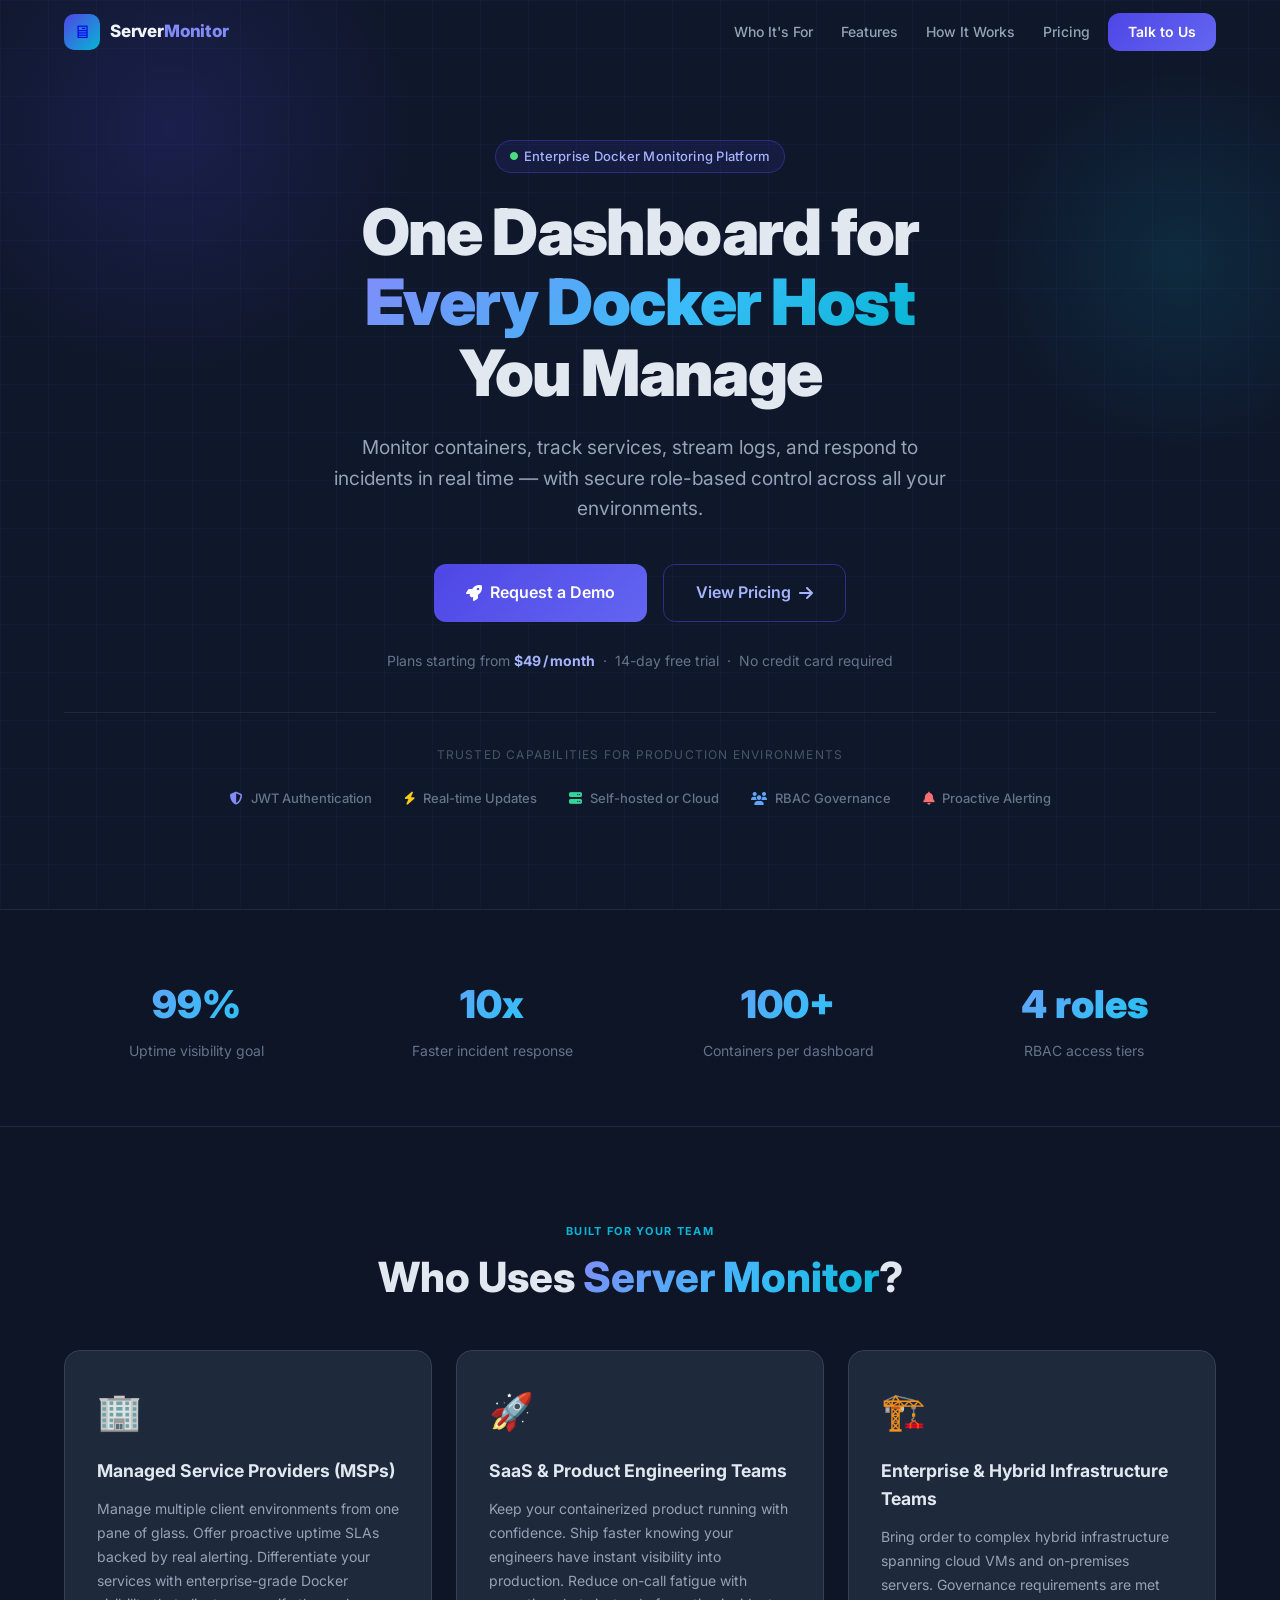
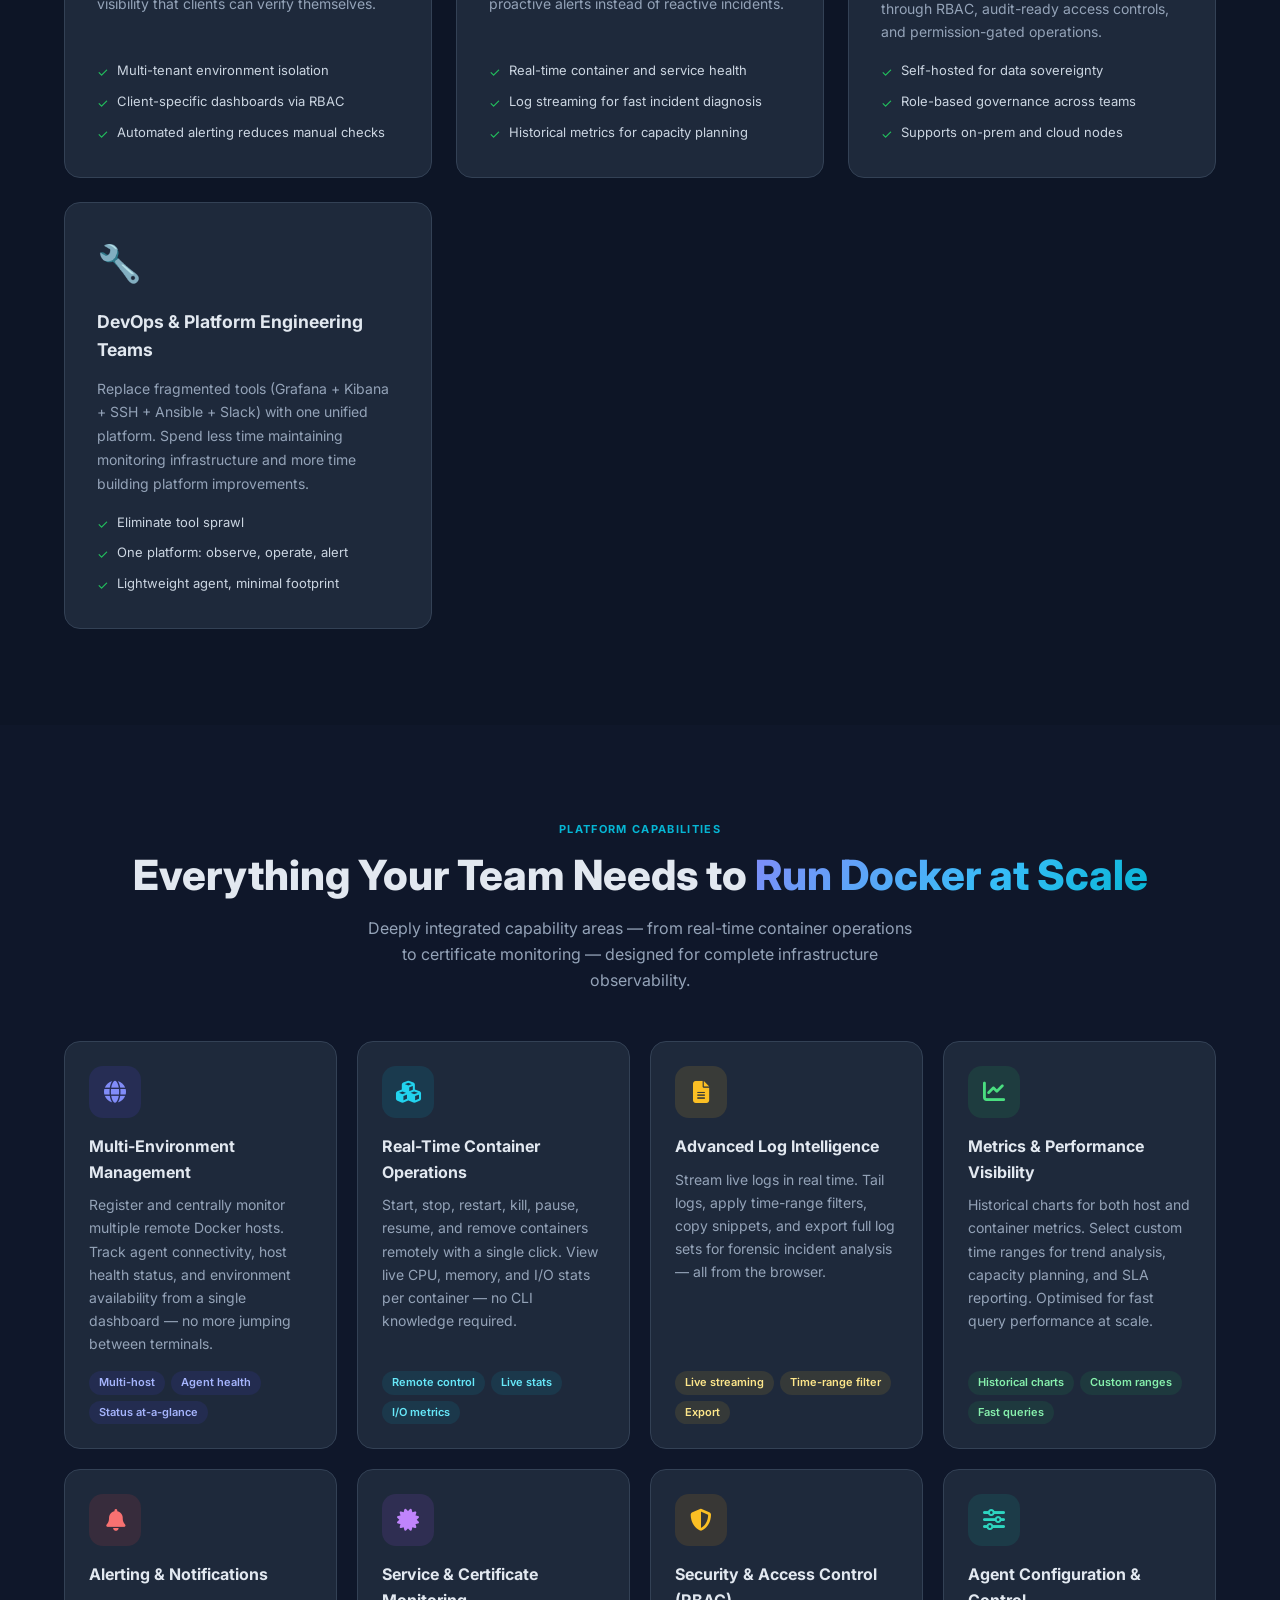
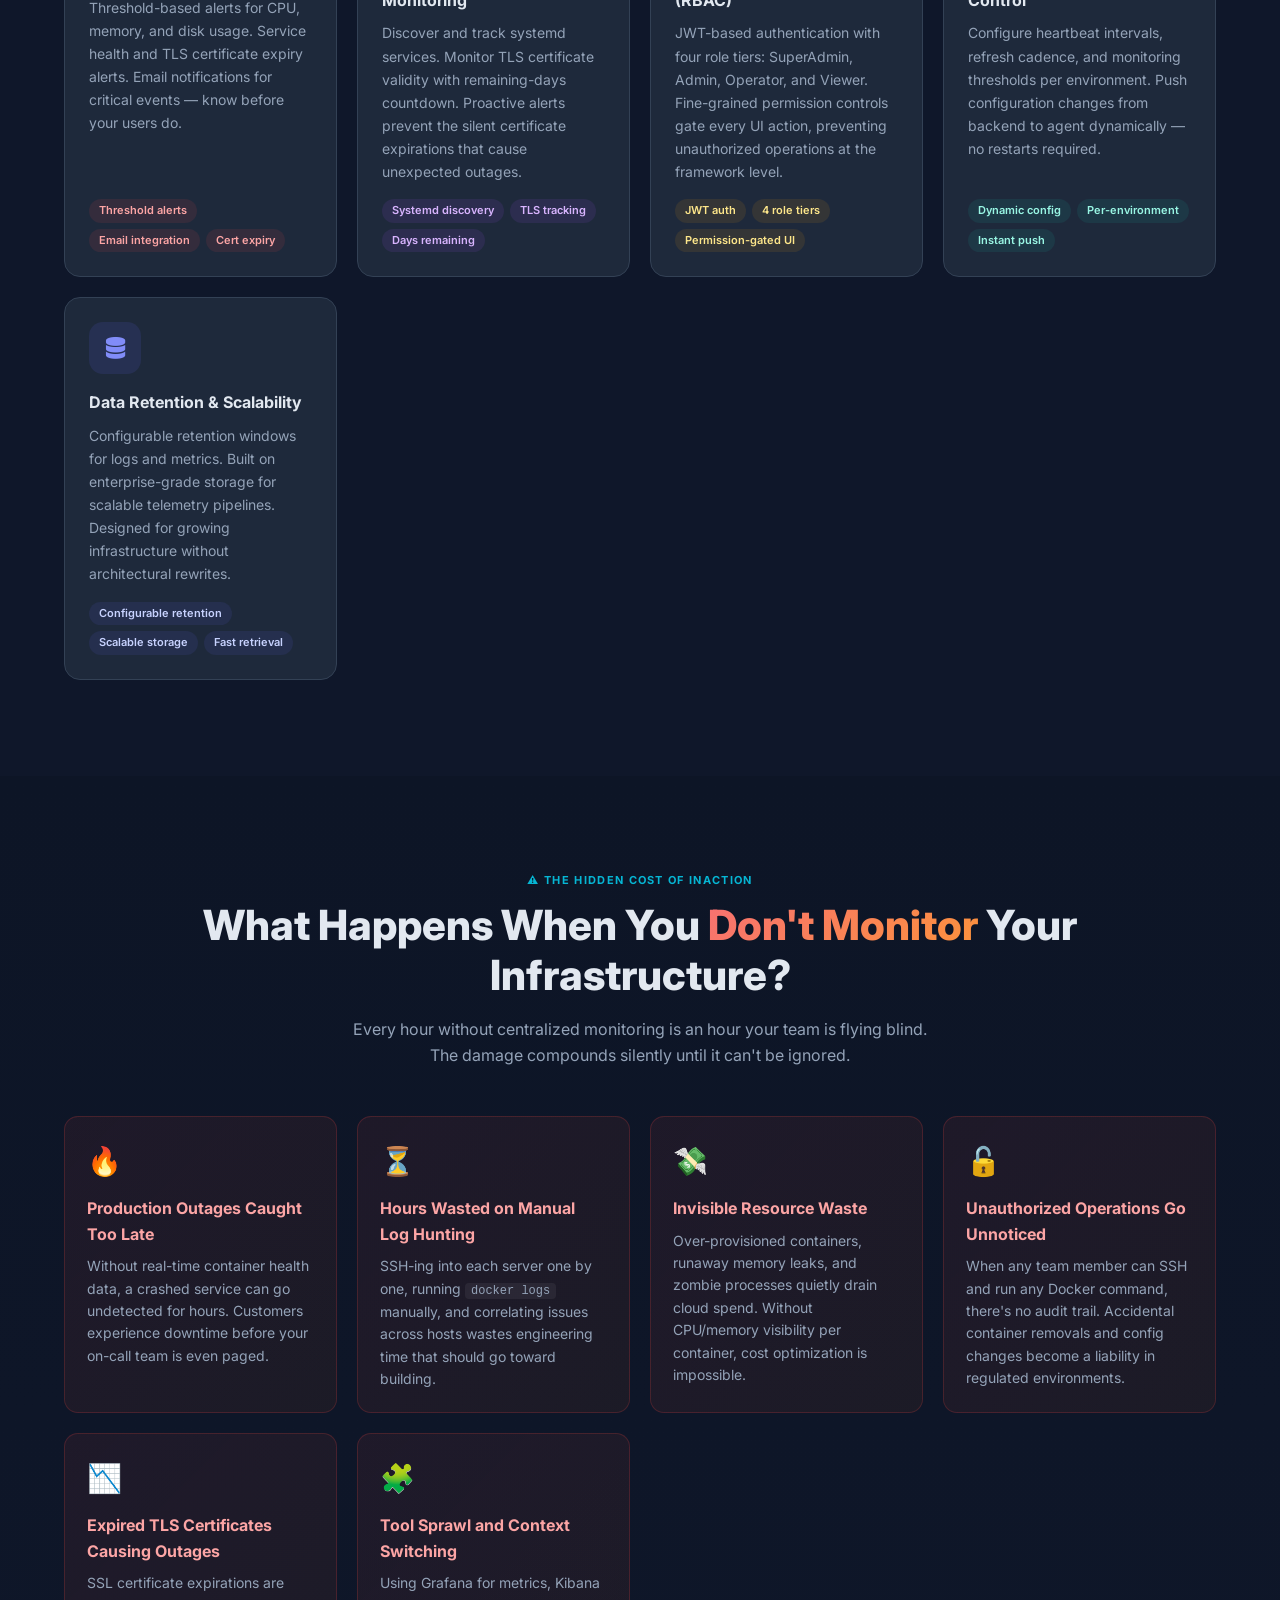
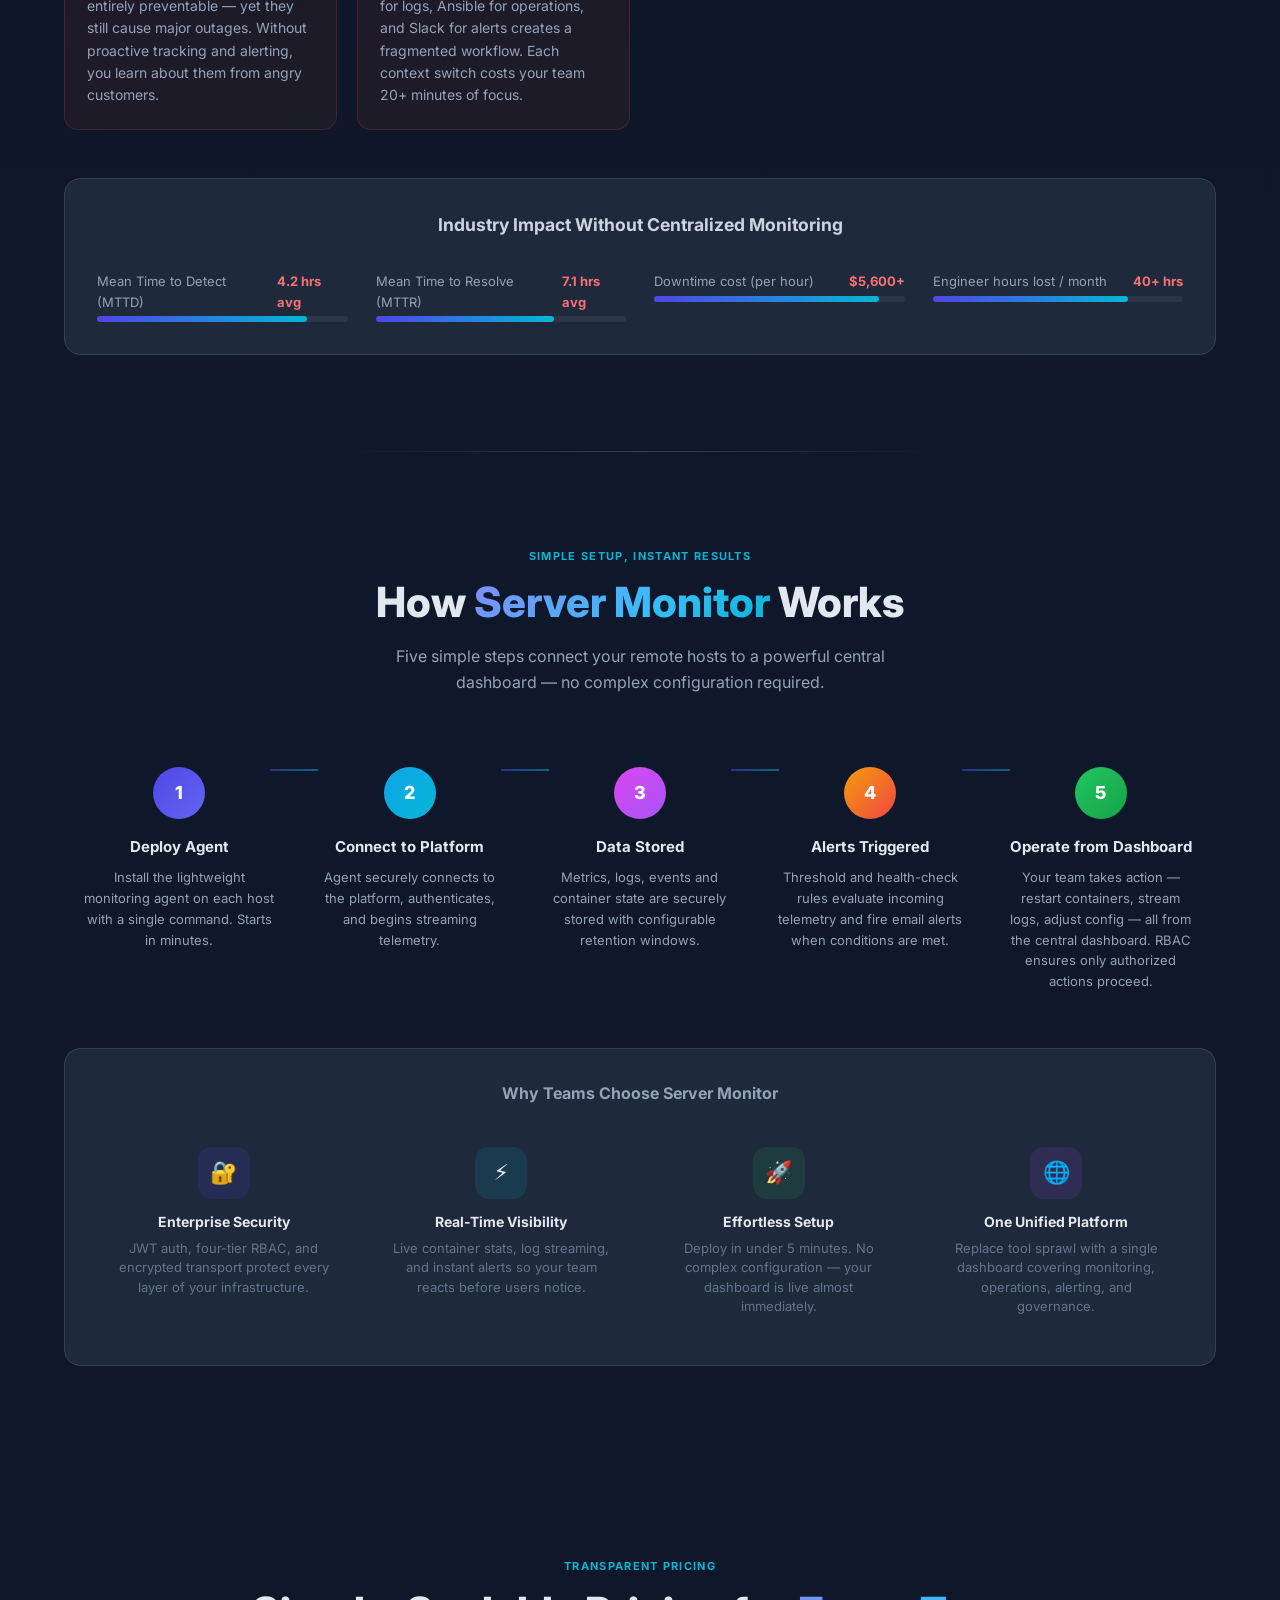
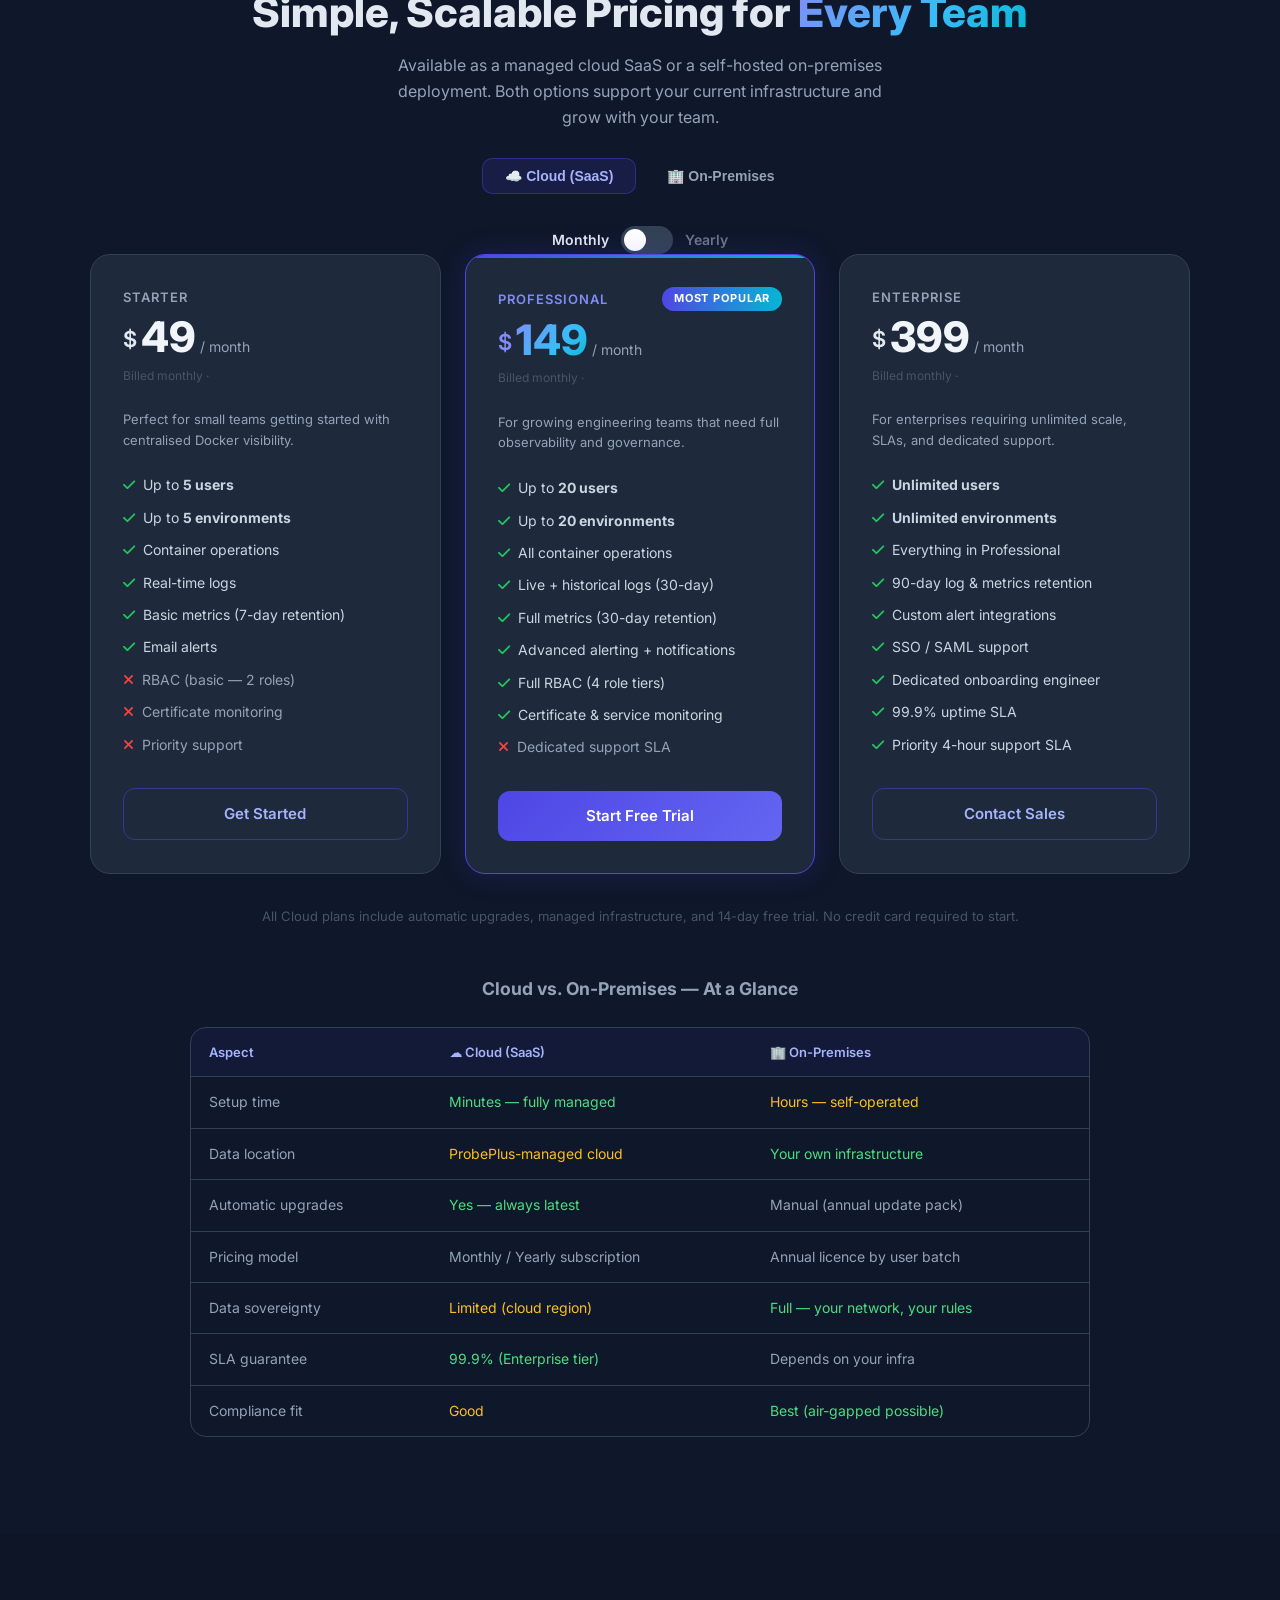
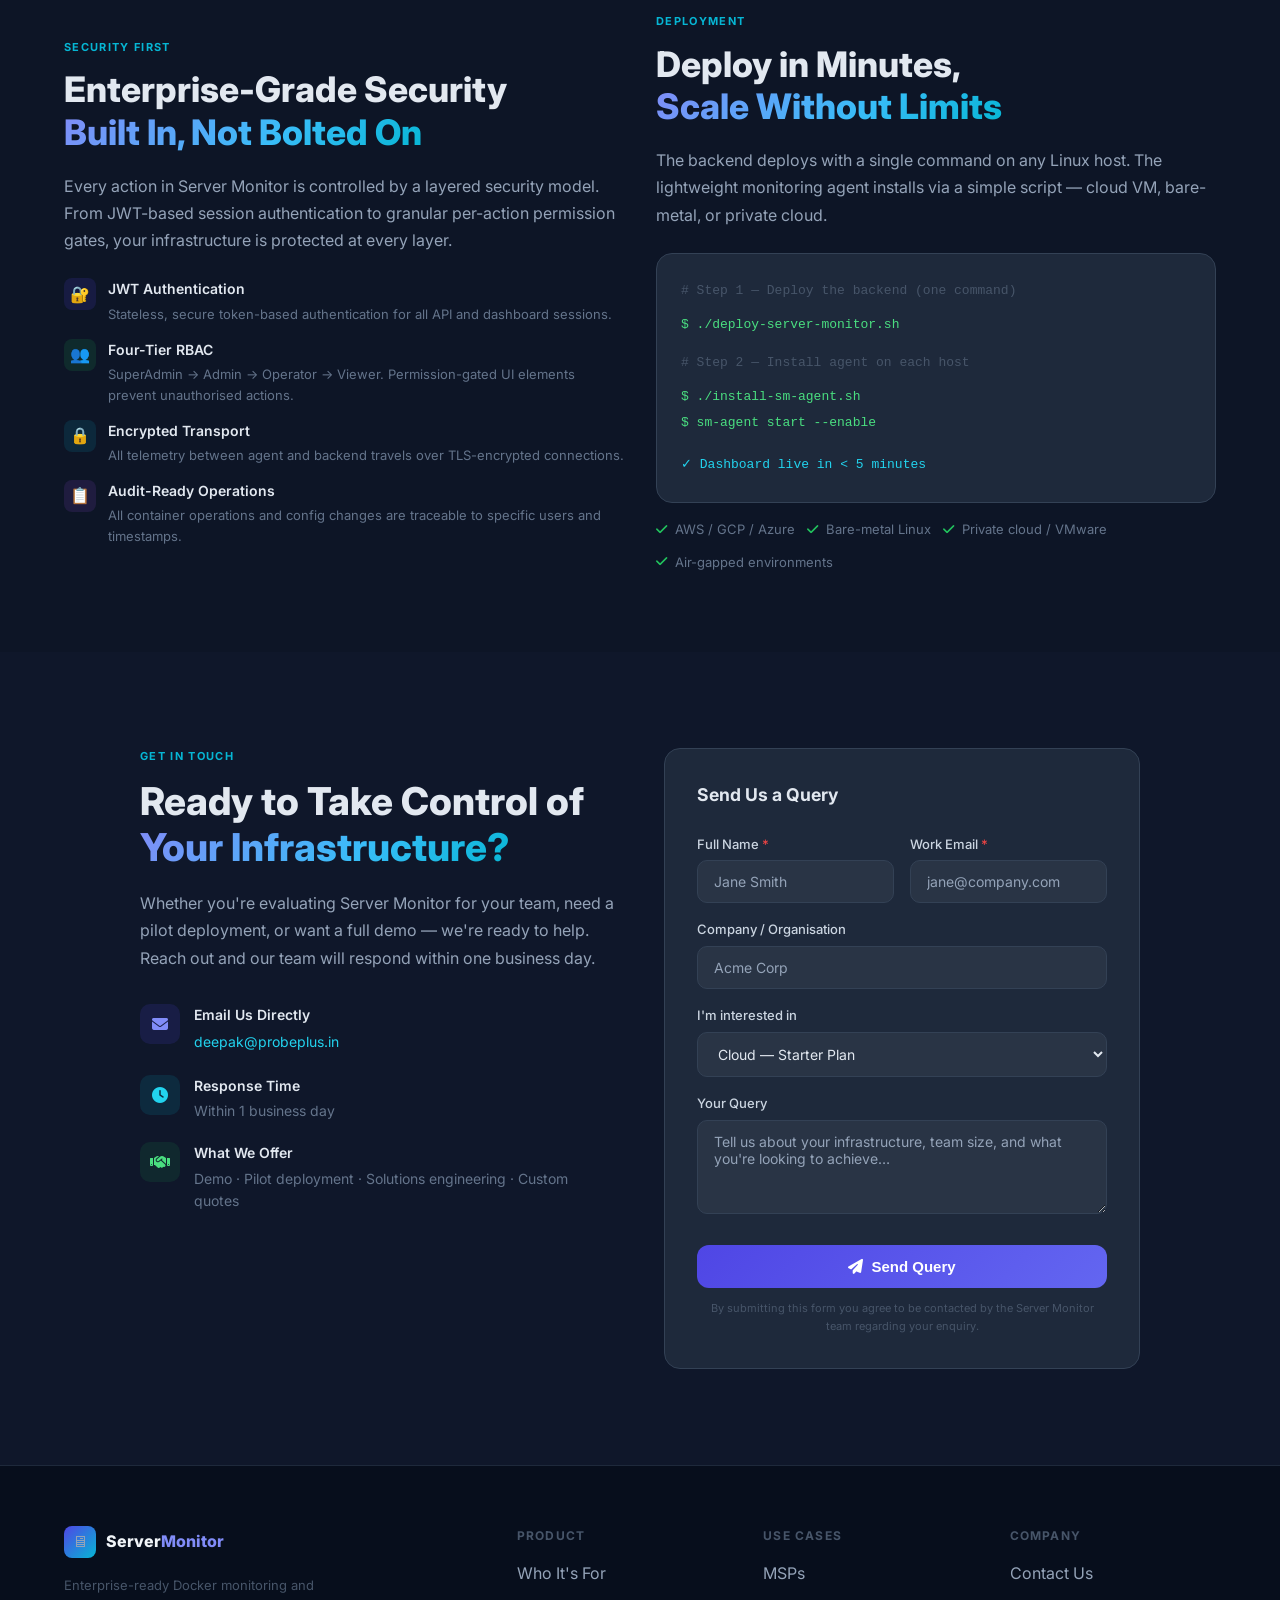
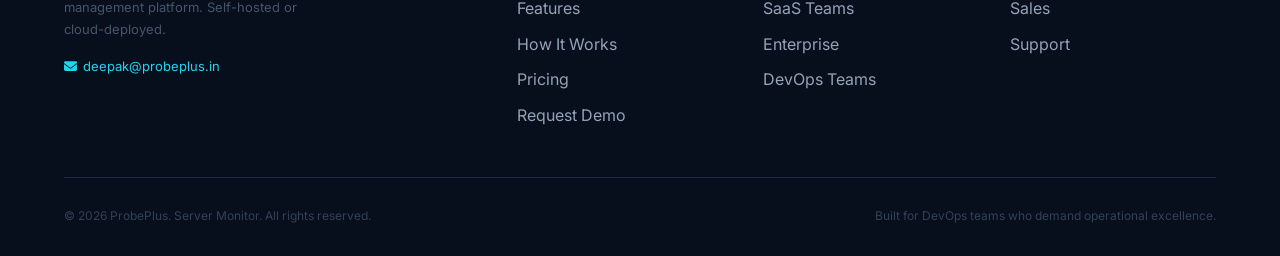
==== commit 447391ca: "Hide tech stack, reorder page flow, fix card alignment, show pricing callout Agent-Logs-Url: https:/" ====
--- a/index.html
+++ b/index.html
@@ -38,9 +38,9 @@
     .gap-6 { gap: 24px; }
     .gap-8 { gap: 32px; }
     .grid { display: grid; }
-    .grid-2 { grid-template-columns: repeat(auto-fit, minmax(280px, 1fr)); }
-    .grid-3 { grid-template-columns: repeat(auto-fit, minmax(240px, 1fr)); }
-    .grid-4 { grid-template-columns: repeat(auto-fit, minmax(200px, 1fr)); }
+    .grid-2 { grid-template-columns: repeat(auto-fit, minmax(280px, 1fr)); align-items: stretch; }
+    .grid-3 { grid-template-columns: repeat(auto-fit, minmax(240px, 1fr)); align-items: stretch; }
+    .grid-4 { grid-template-columns: repeat(auto-fit, minmax(200px, 1fr)); align-items: stretch; }
     .text-center { text-align: center; }
     .text-sm { font-size: 14px; }
     .text-xs { font-size: 12px; }
@@ -88,10 +88,10 @@
       </a>
 
       <!-- Desktop links -->
-      <div class="flex gap-4 items-center" style="display:flex;gap:8px;" id="nav-links">
+      <div class="flex items-center" style="display:flex;gap:8px;" id="nav-links">
+        <a href="#usecases"   style="color:#94a3b8;font-size:14px;font-weight:500;text-decoration:none;padding:6px 10px;border-radius:8px;transition:color .2s;" onmouseover="this.style.color='#a5b4fc'" onmouseout="this.style.color='#94a3b8'">Who It's For</a>
         <a href="#features"   style="color:#94a3b8;font-size:14px;font-weight:500;text-decoration:none;padding:6px 10px;border-radius:8px;transition:color .2s;" onmouseover="this.style.color='#a5b4fc'" onmouseout="this.style.color='#94a3b8'">Features</a>
         <a href="#how"        style="color:#94a3b8;font-size:14px;font-weight:500;text-decoration:none;padding:6px 10px;border-radius:8px;transition:color .2s;" onmouseover="this.style.color='#a5b4fc'" onmouseout="this.style.color='#94a3b8'">How It Works</a>
-        <a href="#usecases"   style="color:#94a3b8;font-size:14px;font-weight:500;text-decoration:none;padding:6px 10px;border-radius:8px;transition:color .2s;" onmouseover="this.style.color='#a5b4fc'" onmouseout="this.style.color='#94a3b8'">Use Cases</a>
         <a href="#pricing"    style="color:#94a3b8;font-size:14px;font-weight:500;text-decoration:none;padding:6px 10px;border-radius:8px;transition:color .2s;" onmouseover="this.style.color='#a5b4fc'" onmouseout="this.style.color='#94a3b8'">Pricing</a>
         <a href="#contact"    class="btn-primary" style="padding:8px 20px;font-size:14px;">Talk to Us</a>
       </div>
@@ -106,9 +106,9 @@
 
   <!-- Mobile menu -->
   <div id="mobile-menu" role="menu">
+    <a href="#usecases">Who It's For</a>
     <a href="#features">Features</a>
     <a href="#how">How It Works</a>
-    <a href="#usecases">Use Cases</a>
     <a href="#pricing">Pricing</a>
     <a href="#contact" style="color:#a5b4fc;font-weight:600;">Talk to Us →</a>
   </div>
@@ -158,8 +158,15 @@
       </a>
     </div>
 
+    <!-- Pricing callout -->
+    <div class="fade-up" style="margin-top:28px;">
+      <p style="font-size:14px;color:#64748b;">
+        Plans starting from <strong style="color:#a5b4fc;">$49&thinsp;/&thinsp;month</strong> &nbsp;·&nbsp; 14-day free trial &nbsp;·&nbsp; No credit card required
+      </p>
+    </div>
+
     <!-- Trust strip -->
-    <div class="fade-up" style="margin-top:56px;padding-top:40px;border-top:1px solid rgba(255,255,255,0.07);">
+    <div class="fade-up" style="margin-top:40px;padding-top:32px;border-top:1px solid rgba(255,255,255,0.07);">
       <p style="font-size:12px;letter-spacing:0.1em;text-transform:uppercase;color:#475569;margin-bottom:24px;">
         Trusted capabilities for production environments
       </p>
@@ -168,7 +175,7 @@
           <i class="fa fa-shield-halved" style="color:#818cf8;"></i> JWT Authentication
         </div>
         <div style="display:flex;align-items:center;gap:8px;color:#64748b;font-size:13px;font-weight:500;">
-          <i class="fa fa-bolt" style="color:#facc15;"></i> Real-time WebSocket
+          <i class="fa fa-bolt" style="color:#facc15;"></i> Real-time Updates
         </div>
         <div style="display:flex;align-items:center;gap:8px;color:#64748b;font-size:13px;font-weight:500;">
           <i class="fa fa-server" style="color:#34d399;"></i> Self-hosted or Cloud
@@ -216,6 +223,216 @@
         <div style="color:#64748b;font-size:14px;margin-top:4px;">RBAC access tiers</div>
       </div>
     </div>
+  </div>
+</section>
+
+
+
+<!-- ═══════════════════════════════════════════
+     USE CASES
+════════════════════════════════════════════ -->
+<section class="section" id="usecases" style="background:#0d1526;">
+  <div class="container">
+    <div class="text-center mb-12 fade-up">
+      <p class="section-eyebrow mb-3">Built For Your Team</p>
+      <h2 style="font-size:clamp(1.8rem,3.5vw,2.6rem);font-weight:800;line-height:1.2;margin-bottom:16px;">
+        Who Uses <span class="gradient-text">Server Monitor</span>?
+      </h2>
+    </div>
+
+    <div class="grid grid-2" style="gap:24px;">
+      <div class="card p-8 fade-up">
+        <div style="font-size:36px;margin-bottom:16px;">🏢</div>
+        <h3 style="font-weight:700;margin-bottom:12px;font-size:1.1rem;">Managed Service Providers (MSPs)</h3>
+        <p class="card-desc" style="color:#94a3b8;font-size:14px;line-height:1.7;margin-bottom:16px;">Manage multiple client environments from one pane of glass. Offer proactive uptime SLAs backed by real alerting. Differentiate your services with enterprise-grade Docker visibility that clients can verify themselves.</p>
+        <ul style="list-style:none;display:flex;flex-direction:column;gap:8px;">
+          <li style="font-size:13px;color:#cbd5e1;display:flex;gap:8px;align-items:flex-start;"><span style="color:#22c55e;margin-top:2px;">✓</span> Multi-tenant environment isolation</li>
+          <li style="font-size:13px;color:#cbd5e1;display:flex;gap:8px;align-items:flex-start;"><span style="color:#22c55e;margin-top:2px;">✓</span> Client-specific dashboards via RBAC</li>
+          <li style="font-size:13px;color:#cbd5e1;display:flex;gap:8px;align-items:flex-start;"><span style="color:#22c55e;margin-top:2px;">✓</span> Automated alerting reduces manual checks</li>
+        </ul>
+      </div>
+
+      <div class="card p-8 fade-up">
+        <div style="font-size:36px;margin-bottom:16px;">🚀</div>
+        <h3 style="font-weight:700;margin-bottom:12px;font-size:1.1rem;">SaaS & Product Engineering Teams</h3>
+        <p class="card-desc" style="color:#94a3b8;font-size:14px;line-height:1.7;margin-bottom:16px;">Keep your containerized product running with confidence. Ship faster knowing your engineers have instant visibility into production. Reduce on-call fatigue with proactive alerts instead of reactive incidents.</p>
+        <ul style="list-style:none;display:flex;flex-direction:column;gap:8px;">
+          <li style="font-size:13px;color:#cbd5e1;display:flex;gap:8px;align-items:flex-start;"><span style="color:#22c55e;margin-top:2px;">✓</span> Real-time container and service health</li>
+          <li style="font-size:13px;color:#cbd5e1;display:flex;gap:8px;align-items:flex-start;"><span style="color:#22c55e;margin-top:2px;">✓</span> Log streaming for fast incident diagnosis</li>
+          <li style="font-size:13px;color:#cbd5e1;display:flex;gap:8px;align-items:flex-start;"><span style="color:#22c55e;margin-top:2px;">✓</span> Historical metrics for capacity planning</li>
+        </ul>
+      </div>
+
+      <div class="card p-8 fade-up">
+        <div style="font-size:36px;margin-bottom:16px;">🏗️</div>
+        <h3 style="font-weight:700;margin-bottom:12px;font-size:1.1rem;">Enterprise & Hybrid Infrastructure Teams</h3>
+        <p class="card-desc" style="color:#94a3b8;font-size:14px;line-height:1.7;margin-bottom:16px;">Bring order to complex hybrid infrastructure spanning cloud VMs and on-premises servers. Governance requirements are met through RBAC, audit-ready access controls, and permission-gated operations.</p>
+        <ul style="list-style:none;display:flex;flex-direction:column;gap:8px;">
+          <li style="font-size:13px;color:#cbd5e1;display:flex;gap:8px;align-items:flex-start;"><span style="color:#22c55e;margin-top:2px;">✓</span> Self-hosted for data sovereignty</li>
+          <li style="font-size:13px;color:#cbd5e1;display:flex;gap:8px;align-items:flex-start;"><span style="color:#22c55e;margin-top:2px;">✓</span> Role-based governance across teams</li>
+          <li style="font-size:13px;color:#cbd5e1;display:flex;gap:8px;align-items:flex-start;"><span style="color:#22c55e;margin-top:2px;">✓</span> Supports on-prem and cloud nodes</li>
+        </ul>
+      </div>
+
+      <div class="card p-8 fade-up">
+        <div style="font-size:36px;margin-bottom:16px;">🔧</div>
+        <h3 style="font-weight:700;margin-bottom:12px;font-size:1.1rem;">DevOps & Platform Engineering Teams</h3>
+        <p class="card-desc" style="color:#94a3b8;font-size:14px;line-height:1.7;margin-bottom:16px;">Replace fragmented tools (Grafana + Kibana + SSH + Ansible + Slack) with one unified platform. Spend less time maintaining monitoring infrastructure and more time building platform improvements.</p>
+        <ul style="list-style:none;display:flex;flex-direction:column;gap:8px;">
+          <li style="font-size:13px;color:#cbd5e1;display:flex;gap:8px;align-items:flex-start;"><span style="color:#22c55e;margin-top:2px;">✓</span> Eliminate tool sprawl</li>
+          <li style="font-size:13px;color:#cbd5e1;display:flex;gap:8px;align-items:flex-start;"><span style="color:#22c55e;margin-top:2px;">✓</span> One platform: observe, operate, alert</li>
+          <li style="font-size:13px;color:#cbd5e1;display:flex;gap:8px;align-items:flex-start;"><span style="color:#22c55e;margin-top:2px;">✓</span> Lightweight agent, minimal footprint</li>
+        </ul>
+      </div>
+    </div>
+  </div>
+</section>
+
+<!-- ═══════════════════════════════════════════
+     FEATURES
+════════════════════════════════════════════ -->
+<section class="section" id="features">
+  <div class="container">
+    <div class="text-center mb-12 fade-up">
+      <p class="section-eyebrow mb-3">Platform Capabilities</p>
+      <h2 style="font-size:clamp(1.8rem,3.5vw,2.6rem);font-weight:800;line-height:1.2;margin-bottom:16px;">
+        Everything Your Team Needs to <span class="gradient-text">Run Docker at Scale</span>
+      </h2>
+      <p style="color:#94a3b8;max-width:560px;margin:0 auto;">
+        Deeply integrated capability areas — from real-time container operations to certificate monitoring — designed for complete infrastructure observability.
+      </p>
+    </div>
+
+    <!-- Feature grid -->
+    <div class="grid grid-3" style="gap:20px;">
+
+      <!-- F1 -->
+      <div class="card p-6 fade-up">
+        <div class="icon-circle mb-4" style="background:rgba(79,70,229,0.15);">
+          <i class="fa fa-globe" style="color:#818cf8;"></i>
+        </div>
+        <h3 style="font-weight:700;margin-bottom:8px;font-size:1rem;">Multi-Environment Management</h3>
+        <p class="card-desc" style="color:#94a3b8;font-size:14px;line-height:1.65;">Register and centrally monitor multiple remote Docker hosts. Track agent connectivity, host health status, and environment availability from a single dashboard — no more jumping between terminals.</p>
+        <div style="margin-top:16px;display:flex;flex-wrap:wrap;gap:6px;">
+          <span style="background:rgba(79,70,229,0.12);color:#a5b4fc;padding:3px 10px;border-radius:999px;font-size:11px;font-weight:600;">Multi-host</span>
+          <span style="background:rgba(79,70,229,0.12);color:#a5b4fc;padding:3px 10px;border-radius:999px;font-size:11px;font-weight:600;">Agent health</span>
+          <span style="background:rgba(79,70,229,0.12);color:#a5b4fc;padding:3px 10px;border-radius:999px;font-size:11px;font-weight:600;">Status at-a-glance</span>
+        </div>
+      </div>
+
+      <!-- F2 -->
+      <div class="card p-6 fade-up">
+        <div class="icon-circle mb-4" style="background:rgba(6,182,212,0.12);">
+          <i class="fa fa-cubes" style="color:#22d3ee;"></i>
+        </div>
+        <h3 style="font-weight:700;margin-bottom:8px;font-size:1rem;">Real-Time Container Operations</h3>
+        <p class="card-desc" style="color:#94a3b8;font-size:14px;line-height:1.65;">Start, stop, restart, kill, pause, resume, and remove containers remotely with a single click. View live CPU, memory, and I/O stats per container — no CLI knowledge required.</p>
+        <div style="margin-top:16px;display:flex;flex-wrap:wrap;gap:6px;">
+          <span style="background:rgba(6,182,212,0.1);color:#67e8f9;padding:3px 10px;border-radius:999px;font-size:11px;font-weight:600;">Remote control</span>
+          <span style="background:rgba(6,182,212,0.1);color:#67e8f9;padding:3px 10px;border-radius:999px;font-size:11px;font-weight:600;">Live stats</span>
+          <span style="background:rgba(6,182,212,0.1);color:#67e8f9;padding:3px 10px;border-radius:999px;font-size:11px;font-weight:600;">I/O metrics</span>
+        </div>
+      </div>
+
+      <!-- F3 -->
+      <div class="card p-6 fade-up">
+        <div class="icon-circle mb-4" style="background:rgba(251,191,36,0.12);">
+          <i class="fa fa-file-lines" style="color:#fbbf24;"></i>
+        </div>
+        <h3 style="font-weight:700;margin-bottom:8px;font-size:1rem;">Advanced Log Intelligence</h3>
+        <p class="card-desc" style="color:#94a3b8;font-size:14px;line-height:1.65;">Stream live logs in real time. Tail logs, apply time-range filters, copy snippets, and export full log sets for forensic incident analysis — all from the browser.</p>
+        <div style="margin-top:16px;display:flex;flex-wrap:wrap;gap:6px;">
+          <span style="background:rgba(251,191,36,0.1);color:#fde68a;padding:3px 10px;border-radius:999px;font-size:11px;font-weight:600;">Live streaming</span>
+          <span style="background:rgba(251,191,36,0.1);color:#fde68a;padding:3px 10px;border-radius:999px;font-size:11px;font-weight:600;">Time-range filter</span>
+          <span style="background:rgba(251,191,36,0.1);color:#fde68a;padding:3px 10px;border-radius:999px;font-size:11px;font-weight:600;">Export</span>
+        </div>
+      </div>
+
+      <!-- F4 -->
+      <div class="card p-6 fade-up">
+        <div class="icon-circle mb-4" style="background:rgba(34,197,94,0.12);">
+          <i class="fa fa-chart-line" style="color:#4ade80;"></i>
+        </div>
+        <h3 style="font-weight:700;margin-bottom:8px;font-size:1rem;">Metrics & Performance Visibility</h3>
+        <p class="card-desc" style="color:#94a3b8;font-size:14px;line-height:1.65;">Historical charts for both host and container metrics. Select custom time ranges for trend analysis, capacity planning, and SLA reporting. Optimised for fast query performance at scale.</p>
+        <div style="margin-top:16px;display:flex;flex-wrap:wrap;gap:6px;">
+          <span style="background:rgba(34,197,94,0.1);color:#86efac;padding:3px 10px;border-radius:999px;font-size:11px;font-weight:600;">Historical charts</span>
+          <span style="background:rgba(34,197,94,0.1);color:#86efac;padding:3px 10px;border-radius:999px;font-size:11px;font-weight:600;">Custom ranges</span>
+          <span style="background:rgba(34,197,94,0.1);color:#86efac;padding:3px 10px;border-radius:999px;font-size:11px;font-weight:600;">Fast queries</span>
+        </div>
+      </div>
+
+      <!-- F5 -->
+      <div class="card p-6 fade-up">
+        <div class="icon-circle mb-4" style="background:rgba(239,68,68,0.12);">
+          <i class="fa fa-bell" style="color:#f87171;"></i>
+        </div>
+        <h3 style="font-weight:700;margin-bottom:8px;font-size:1rem;">Alerting & Notifications</h3>
+        <p class="card-desc" style="color:#94a3b8;font-size:14px;line-height:1.65;">Threshold-based alerts for CPU, memory, and disk usage. Service health and TLS certificate expiry alerts. Email notifications for critical events — know before your users do.</p>
+        <div style="margin-top:16px;display:flex;flex-wrap:wrap;gap:6px;">
+          <span style="background:rgba(239,68,68,0.1);color:#fca5a5;padding:3px 10px;border-radius:999px;font-size:11px;font-weight:600;">Threshold alerts</span>
+          <span style="background:rgba(239,68,68,0.1);color:#fca5a5;padding:3px 10px;border-radius:999px;font-size:11px;font-weight:600;">Email integration</span>
+          <span style="background:rgba(239,68,68,0.1);color:#fca5a5;padding:3px 10px;border-radius:999px;font-size:11px;font-weight:600;">Cert expiry</span>
+        </div>
+      </div>
+
+      <!-- F6 -->
+      <div class="card p-6 fade-up">
+        <div class="icon-circle mb-4" style="background:rgba(168,85,247,0.12);">
+          <i class="fa fa-certificate" style="color:#c084fc;"></i>
+        </div>
+        <h3 style="font-weight:700;margin-bottom:8px;font-size:1rem;">Service & Certificate Monitoring</h3>
+        <p class="card-desc" style="color:#94a3b8;font-size:14px;line-height:1.65;">Discover and track systemd services. Monitor TLS certificate validity with remaining-days countdown. Proactive alerts prevent the silent certificate expirations that cause unexpected outages.</p>
+        <div style="margin-top:16px;display:flex;flex-wrap:wrap;gap:6px;">
+          <span style="background:rgba(168,85,247,0.1);color:#d8b4fe;padding:3px 10px;border-radius:999px;font-size:11px;font-weight:600;">Systemd discovery</span>
+          <span style="background:rgba(168,85,247,0.1);color:#d8b4fe;padding:3px 10px;border-radius:999px;font-size:11px;font-weight:600;">TLS tracking</span>
+          <span style="background:rgba(168,85,247,0.1);color:#d8b4fe;padding:3px 10px;border-radius:999px;font-size:11px;font-weight:600;">Days remaining</span>
+        </div>
+      </div>
+
+      <!-- F7 -->
+      <div class="card p-6 fade-up">
+        <div class="icon-circle mb-4" style="background:rgba(245,158,11,0.12);">
+          <i class="fa fa-shield-halved" style="color:#fbbf24;"></i>
+        </div>
+        <h3 style="font-weight:700;margin-bottom:8px;font-size:1rem;">Security & Access Control (RBAC)</h3>
+        <p class="card-desc" style="color:#94a3b8;font-size:14px;line-height:1.65;">JWT-based authentication with four role tiers: SuperAdmin, Admin, Operator, and Viewer. Fine-grained permission controls gate every UI action, preventing unauthorized operations at the framework level.</p>
+        <div style="margin-top:16px;display:flex;flex-wrap:wrap;gap:6px;">
+          <span style="background:rgba(245,158,11,0.1);color:#fde68a;padding:3px 10px;border-radius:999px;font-size:11px;font-weight:600;">JWT auth</span>
+          <span style="background:rgba(245,158,11,0.1);color:#fde68a;padding:3px 10px;border-radius:999px;font-size:11px;font-weight:600;">4 role tiers</span>
+          <span style="background:rgba(245,158,11,0.1);color:#fde68a;padding:3px 10px;border-radius:999px;font-size:11px;font-weight:600;">Permission-gated UI</span>
+        </div>
+      </div>
+
+      <!-- F8 -->
+      <div class="card p-6 fade-up">
+        <div class="icon-circle mb-4" style="background:rgba(20,184,166,0.12);">
+          <i class="fa fa-sliders" style="color:#2dd4bf;"></i>
+        </div>
+        <h3 style="font-weight:700;margin-bottom:8px;font-size:1rem;">Agent Configuration & Control</h3>
+        <p class="card-desc" style="color:#94a3b8;font-size:14px;line-height:1.65;">Configure heartbeat intervals, refresh cadence, and monitoring thresholds per environment. Push configuration changes from backend to agent dynamically — no restarts required.</p>
+        <div style="margin-top:16px;display:flex;flex-wrap:wrap;gap:6px;">
+          <span style="background:rgba(20,184,166,0.1);color:#99f6e4;padding:3px 10px;border-radius:999px;font-size:11px;font-weight:600;">Dynamic config</span>
+          <span style="background:rgba(20,184,166,0.1);color:#99f6e4;padding:3px 10px;border-radius:999px;font-size:11px;font-weight:600;">Per-environment</span>
+          <span style="background:rgba(20,184,166,0.1);color:#99f6e4;padding:3px 10px;border-radius:999px;font-size:11px;font-weight:600;">Instant push</span>
+        </div>
+      </div>
+
+      <!-- F9 -->
+      <div class="card p-6 fade-up">
+        <div class="icon-circle mb-4" style="background:rgba(99,102,241,0.12);">
+          <i class="fa fa-database" style="color:#818cf8;"></i>
+        </div>
+        <h3 style="font-weight:700;margin-bottom:8px;font-size:1rem;">Data Retention & Scalability</h3>
+        <p class="card-desc" style="color:#94a3b8;font-size:14px;line-height:1.65;">Configurable retention windows for logs and metrics. Built on enterprise-grade storage for scalable telemetry pipelines. Designed for growing infrastructure without architectural rewrites.</p>
+        <div style="margin-top:16px;display:flex;flex-wrap:wrap;gap:6px;">
+          <span style="background:rgba(99,102,241,0.1);color:#c7d2fe;padding:3px 10px;border-radius:999px;font-size:11px;font-weight:600;">Configurable retention</span>
+          <span style="background:rgba(99,102,241,0.1);color:#c7d2fe;padding:3px 10px;border-radius:999px;font-size:11px;font-weight:600;">Scalable storage</span>
+          <span style="background:rgba(99,102,241,0.1);color:#c7d2fe;padding:3px 10px;border-radius:999px;font-size:11px;font-weight:600;">Fast retrieval</span>
+        </div>
+      </div>
+
+    </div><!-- /feature grid -->
   </div>
 </section>
 
@@ -309,155 +526,6 @@
   </div>
 </section>
 
-
-<!-- ═══════════════════════════════════════════
-     FEATURES
-════════════════════════════════════════════ -->
-<section class="section" id="features">
-  <div class="container">
-    <div class="text-center mb-12 fade-up">
-      <p class="section-eyebrow mb-3">Platform Capabilities</p>
-      <h2 style="font-size:clamp(1.8rem,3.5vw,2.6rem);font-weight:800;line-height:1.2;margin-bottom:16px;">
-        Everything Your Team Needs to <span class="gradient-text">Run Docker at Scale</span>
-      </h2>
-      <p style="color:#94a3b8;max-width:560px;margin:0 auto;">
-        Nine deeply integrated capability areas — from real-time container operations to certificate monitoring — designed to replace your entire ops toolchain.
-      </p>
-    </div>
-
-    <!-- Feature grid -->
-    <div class="grid grid-3" style="gap:20px;">
-
-      <!-- F1 -->
-      <div class="card p-6 fade-up">
-        <div class="icon-circle mb-4" style="background:rgba(79,70,229,0.15);">
-          <i class="fa fa-globe" style="color:#818cf8;"></i>
-        </div>
-        <h3 style="font-weight:700;margin-bottom:8px;font-size:1rem;">Multi-Environment Management</h3>
-        <p style="color:#94a3b8;font-size:14px;line-height:1.65;">Register and centrally monitor multiple remote Docker hosts. Track agent connectivity, host health status, and environment availability from a single dashboard — no more jumping between terminals.</p>
-        <div style="margin-top:16px;display:flex;flex-wrap:wrap;gap:6px;">
-          <span style="background:rgba(79,70,229,0.12);color:#a5b4fc;padding:3px 10px;border-radius:999px;font-size:11px;font-weight:600;">Multi-host</span>
-          <span style="background:rgba(79,70,229,0.12);color:#a5b4fc;padding:3px 10px;border-radius:999px;font-size:11px;font-weight:600;">Agent health</span>
-          <span style="background:rgba(79,70,229,0.12);color:#a5b4fc;padding:3px 10px;border-radius:999px;font-size:11px;font-weight:600;">Status at-a-glance</span>
-        </div>
-      </div>
-
-      <!-- F2 -->
-      <div class="card p-6 fade-up">
-        <div class="icon-circle mb-4" style="background:rgba(6,182,212,0.12);">
-          <i class="fa fa-cubes" style="color:#22d3ee;"></i>
-        </div>
-        <h3 style="font-weight:700;margin-bottom:8px;font-size:1rem;">Real-Time Container Operations</h3>
-        <p style="color:#94a3b8;font-size:14px;line-height:1.65;">Start, stop, restart, kill, pause, resume, and remove containers remotely with a single click. View live CPU, memory, and I/O stats per container — no CLI knowledge required.</p>
-        <div style="margin-top:16px;display:flex;flex-wrap:wrap;gap:6px;">
-          <span style="background:rgba(6,182,212,0.1);color:#67e8f9;padding:3px 10px;border-radius:999px;font-size:11px;font-weight:600;">Remote control</span>
-          <span style="background:rgba(6,182,212,0.1);color:#67e8f9;padding:3px 10px;border-radius:999px;font-size:11px;font-weight:600;">Live stats</span>
-          <span style="background:rgba(6,182,212,0.1);color:#67e8f9;padding:3px 10px;border-radius:999px;font-size:11px;font-weight:600;">I/O metrics</span>
-        </div>
-      </div>
-
-      <!-- F3 -->
-      <div class="card p-6 fade-up">
-        <div class="icon-circle mb-4" style="background:rgba(251,191,36,0.12);">
-          <i class="fa fa-file-lines" style="color:#fbbf24;"></i>
-        </div>
-        <h3 style="font-weight:700;margin-bottom:8px;font-size:1rem;">Advanced Log Intelligence</h3>
-        <p style="color:#94a3b8;font-size:14px;line-height:1.65;">Stream live logs via WebSocket in real time. Tail logs, apply time-range filters, copy snippets, and export full log sets for forensic incident analysis — all from the browser.</p>
-        <div style="margin-top:16px;display:flex;flex-wrap:wrap;gap:6px;">
-          <span style="background:rgba(251,191,36,0.1);color:#fde68a;padding:3px 10px;border-radius:999px;font-size:11px;font-weight:600;">Live streaming</span>
-          <span style="background:rgba(251,191,36,0.1);color:#fde68a;padding:3px 10px;border-radius:999px;font-size:11px;font-weight:600;">Time-range filter</span>
-          <span style="background:rgba(251,191,36,0.1);color:#fde68a;padding:3px 10px;border-radius:999px;font-size:11px;font-weight:600;">Export</span>
-        </div>
-      </div>
-
-      <!-- F4 -->
-      <div class="card p-6 fade-up">
-        <div class="icon-circle mb-4" style="background:rgba(34,197,94,0.12);">
-          <i class="fa fa-chart-line" style="color:#4ade80;"></i>
-        </div>
-        <h3 style="font-weight:700;margin-bottom:8px;font-size:1rem;">Metrics & Performance Visibility</h3>
-        <p style="color:#94a3b8;font-size:14px;line-height:1.65;">Historical charts for both host and container metrics. Select custom time ranges for trend analysis, capacity planning, and SLA reporting. Built on Elasticsearch for fast query performance.</p>
-        <div style="margin-top:16px;display:flex;flex-wrap:wrap;gap:6px;">
-          <span style="background:rgba(34,197,94,0.1);color:#86efac;padding:3px 10px;border-radius:999px;font-size:11px;font-weight:600;">Historical charts</span>
-          <span style="background:rgba(34,197,94,0.1);color:#86efac;padding:3px 10px;border-radius:999px;font-size:11px;font-weight:600;">Custom ranges</span>
-          <span style="background:rgba(34,197,94,0.1);color:#86efac;padding:3px 10px;border-radius:999px;font-size:11px;font-weight:600;">Elasticsearch</span>
-        </div>
-      </div>
-
-      <!-- F5 -->
-      <div class="card p-6 fade-up">
-        <div class="icon-circle mb-4" style="background:rgba(239,68,68,0.12);">
-          <i class="fa fa-bell" style="color:#f87171;"></i>
-        </div>
-        <h3 style="font-weight:700;margin-bottom:8px;font-size:1rem;">Alerting & Notifications</h3>
-        <p style="color:#94a3b8;font-size:14px;line-height:1.65;">Threshold-based alerts for CPU, memory, and disk usage. Service health and TLS certificate expiry alerts. Email notifications for critical events — know before your users do.</p>
-        <div style="margin-top:16px;display:flex;flex-wrap:wrap;gap:6px;">
-          <span style="background:rgba(239,68,68,0.1);color:#fca5a5;padding:3px 10px;border-radius:999px;font-size:11px;font-weight:600;">Threshold alerts</span>
-          <span style="background:rgba(239,68,68,0.1);color:#fca5a5;padding:3px 10px;border-radius:999px;font-size:11px;font-weight:600;">Email integration</span>
-          <span style="background:rgba(239,68,68,0.1);color:#fca5a5;padding:3px 10px;border-radius:999px;font-size:11px;font-weight:600;">Cert expiry</span>
-        </div>
-      </div>
-
-      <!-- F6 -->
-      <div class="card p-6 fade-up">
-        <div class="icon-circle mb-4" style="background:rgba(168,85,247,0.12);">
-          <i class="fa fa-certificate" style="color:#c084fc;"></i>
-        </div>
-        <h3 style="font-weight:700;margin-bottom:8px;font-size:1rem;">Service & Certificate Monitoring</h3>
-        <p style="color:#94a3b8;font-size:14px;line-height:1.65;">Discover and track systemd services. Monitor TLS certificate validity with remaining-days countdown. Proactive alerts prevent the silent certificate expirations that cause unexpected outages.</p>
-        <div style="margin-top:16px;display:flex;flex-wrap:wrap;gap:6px;">
-          <span style="background:rgba(168,85,247,0.1);color:#d8b4fe;padding:3px 10px;border-radius:999px;font-size:11px;font-weight:600;">Systemd discovery</span>
-          <span style="background:rgba(168,85,247,0.1);color:#d8b4fe;padding:3px 10px;border-radius:999px;font-size:11px;font-weight:600;">TLS tracking</span>
-          <span style="background:rgba(168,85,247,0.1);color:#d8b4fe;padding:3px 10px;border-radius:999px;font-size:11px;font-weight:600;">Days remaining</span>
-        </div>
-      </div>
-
-      <!-- F7 -->
-      <div class="card p-6 fade-up">
-        <div class="icon-circle mb-4" style="background:rgba(245,158,11,0.12);">
-          <i class="fa fa-shield-halved" style="color:#fbbf24;"></i>
-        </div>
-        <h3 style="font-weight:700;margin-bottom:8px;font-size:1rem;">Security & Access Control (RBAC)</h3>
-        <p style="color:#94a3b8;font-size:14px;line-height:1.65;">JWT-based authentication with four role tiers: SuperAdmin, Admin, Operator, and Viewer. Fine-grained permission controls gate every UI action, preventing unauthorized operations at the framework level.</p>
-        <div style="margin-top:16px;display:flex;flex-wrap:wrap;gap:6px;">
-          <span style="background:rgba(245,158,11,0.1);color:#fde68a;padding:3px 10px;border-radius:999px;font-size:11px;font-weight:600;">JWT auth</span>
-          <span style="background:rgba(245,158,11,0.1);color:#fde68a;padding:3px 10px;border-radius:999px;font-size:11px;font-weight:600;">4 role tiers</span>
-          <span style="background:rgba(245,158,11,0.1);color:#fde68a;padding:3px 10px;border-radius:999px;font-size:11px;font-weight:600;">Permission-gated UI</span>
-        </div>
-      </div>
-
-      <!-- F8 -->
-      <div class="card p-6 fade-up">
-        <div class="icon-circle mb-4" style="background:rgba(20,184,166,0.12);">
-          <i class="fa fa-sliders" style="color:#2dd4bf;"></i>
-        </div>
-        <h3 style="font-weight:700;margin-bottom:8px;font-size:1rem;">Agent Configuration & Control</h3>
-        <p style="color:#94a3b8;font-size:14px;line-height:1.65;">Configure heartbeat intervals, refresh cadence, and monitoring thresholds per environment. Push configuration changes from backend to agent dynamically over WebSocket — no restarts required.</p>
-        <div style="margin-top:16px;display:flex;flex-wrap:wrap;gap:6px;">
-          <span style="background:rgba(20,184,166,0.1);color:#99f6e4;padding:3px 10px;border-radius:999px;font-size:11px;font-weight:600;">Dynamic config</span>
-          <span style="background:rgba(20,184,166,0.1);color:#99f6e4;padding:3px 10px;border-radius:999px;font-size:11px;font-weight:600;">Per-environment</span>
-          <span style="background:rgba(20,184,166,0.1);color:#99f6e4;padding:3px 10px;border-radius:999px;font-size:11px;font-weight:600;">WebSocket push</span>
-        </div>
-      </div>
-
-      <!-- F9 -->
-      <div class="card p-6 fade-up">
-        <div class="icon-circle mb-4" style="background:rgba(99,102,241,0.12);">
-          <i class="fa fa-database" style="color:#818cf8;"></i>
-        </div>
-        <h3 style="font-weight:700;margin-bottom:8px;font-size:1rem;">Data Retention & Scalability</h3>
-        <p style="color:#94a3b8;font-size:14px;line-height:1.65;">Configurable retention windows for logs and metrics. Built on MongoDB + Elasticsearch for scalable telemetry pipelines. Designed for growing infrastructure without architectural rewrites.</p>
-        <div style="margin-top:16px;display:flex;flex-wrap:wrap;gap:6px;">
-          <span style="background:rgba(99,102,241,0.1);color:#c7d2fe;padding:3px 10px;border-radius:999px;font-size:11px;font-weight:600;">Configurable retention</span>
-          <span style="background:rgba(99,102,241,0.1);color:#c7d2fe;padding:3px 10px;border-radius:999px;font-size:11px;font-weight:600;">MongoDB</span>
-          <span style="background:rgba(99,102,241,0.1);color:#c7d2fe;padding:3px 10px;border-radius:999px;font-size:11px;font-weight:600;">Elasticsearch</span>
-        </div>
-      </div>
-
-    </div><!-- /feature grid -->
-  </div>
-</section>
-
 <div class="section-divider"></div>
 
 
@@ -467,12 +535,12 @@
 <section class="section" id="how">
   <div class="container">
     <div class="text-center mb-12 fade-up">
-      <p class="section-eyebrow mb-3">Architecture & Flow</p>
+      <p class="section-eyebrow mb-3">Simple Setup, Instant Results</p>
       <h2 style="font-size:clamp(1.8rem,3.5vw,2.6rem);font-weight:800;line-height:1.2;margin-bottom:16px;">
         How <span class="gradient-text">Server Monitor</span> Works
       </h2>
       <p style="color:#94a3b8;max-width:520px;margin:0 auto;">
-        A lightweight, event-driven architecture connects your remote hosts to the central platform in minutes.
+        Five simple steps connect your remote hosts to a powerful central dashboard — no complex configuration required.
       </p>
     </div>
 
@@ -497,19 +565,19 @@
       <div class="step-item fade-up" style="position:relative;text-align:center;padding:24px 20px;">
         <div style="width:52px;height:52px;border-radius:50%;background:linear-gradient(135deg,#4f46e5,#6366f1);display:flex;align-items:center;justify-content:center;margin:0 auto 16px;font-weight:800;font-size:18px;color:#fff;z-index:2;position:relative;">1</div>
         <h4 style="font-weight:700;margin-bottom:8px;font-size:15px;">Deploy Agent</h4>
-        <p style="color:#94a3b8;font-size:13px;line-height:1.6;">Install the lightweight Python agent on each Docker host via systemd. Starts in minutes.</p>
+        <p style="color:#94a3b8;font-size:13px;line-height:1.6;">Install the lightweight monitoring agent on each host with a single command. Starts in minutes.</p>
       </div>
 
       <div class="step-item fade-up" style="position:relative;text-align:center;padding:24px 20px;">
         <div style="width:52px;height:52px;border-radius:50%;background:linear-gradient(135deg,#0ea5e9,#06b6d4);display:flex;align-items:center;justify-content:center;margin:0 auto 16px;font-weight:800;font-size:18px;color:#fff;z-index:2;position:relative;">2</div>
         <h4 style="font-weight:700;margin-bottom:8px;font-size:15px;">Connect to Platform</h4>
-        <p style="color:#94a3b8;font-size:13px;line-height:1.6;">Agent connects to the FastAPI backend via WebSocket, authenticates, and begins streaming telemetry.</p>
+        <p style="color:#94a3b8;font-size:13px;line-height:1.6;">Agent securely connects to the platform, authenticates, and begins streaming telemetry.</p>
       </div>
 
       <div class="step-item fade-up" style="position:relative;text-align:center;padding:24px 20px;">
         <div style="width:52px;height:52px;border-radius:50%;background:linear-gradient(135deg,#d946ef,#a855f7);display:flex;align-items:center;justify-content:center;margin:0 auto 16px;font-weight:800;font-size:18px;color:#fff;z-index:2;position:relative;">3</div>
         <h4 style="font-weight:700;margin-bottom:8px;font-size:15px;">Data Stored</h4>
-        <p style="color:#94a3b8;font-size:13px;line-height:1.6;">Metrics, logs, events and container state are persisted in MongoDB and Elasticsearch with configurable retention.</p>
+        <p style="color:#94a3b8;font-size:13px;line-height:1.6;">Metrics, logs, events and container state are securely stored with configurable retention windows.</p>
       </div>
 
       <div class="step-item fade-up" style="position:relative;text-align:center;padding:24px 20px;">
@@ -521,113 +589,37 @@
       <div class="step-item fade-up" style="position:relative;text-align:center;padding:24px 20px;">
         <div style="width:52px;height:52px;border-radius:50%;background:linear-gradient(135deg,#22c55e,#16a34a);display:flex;align-items:center;justify-content:center;margin:0 auto 16px;font-weight:800;font-size:18px;color:#fff;z-index:2;position:relative;">5</div>
         <h4 style="font-weight:700;margin-bottom:8px;font-size:15px;">Operate from Dashboard</h4>
-        <p style="color:#94a3b8;font-size:13px;line-height:1.6;">Your team takes action — restart containers, stream logs, adjust config — all from the React dashboard. RBAC ensures only authorized actions proceed.</p>
-      </div>
-    </div>
-
-    <!-- Tech stack -->
+        <p style="color:#94a3b8;font-size:13px;line-height:1.6;">Your team takes action — restart containers, stream logs, adjust config — all from the central dashboard. RBAC ensures only authorized actions proceed.</p>
+      </div>
+    </div>
+
+    <!-- Why Choose Server Monitor -->
     <div class="card p-8 mt-8 fade-up">
-      <h3 class="text-center font-bold mb-6" style="font-size:1rem;color:#94a3b8;">Technology Stack</h3>
-      <div class="flex justify-center" style="flex-wrap:wrap;gap:24px;align-items:center;">
-        <div style="text-align:center;">
-          <div style="font-size:28px;margin-bottom:6px;">⚛️</div>
-          <div style="font-size:12px;font-weight:600;color:#60a5fa;">React</div>
-          <div style="font-size:11px;color:#475569;">Frontend</div>
-        </div>
-        <div style="color:#334155;font-size:20px;">+</div>
-        <div style="text-align:center;">
-          <div style="font-size:28px;margin-bottom:6px;">🐍</div>
-          <div style="font-size:12px;font-weight:600;color:#4ade80;">FastAPI</div>
-          <div style="font-size:11px;color:#475569;">Backend</div>
-        </div>
-        <div style="color:#334155;font-size:20px;">+</div>
-        <div style="text-align:center;">
-          <div style="font-size:28px;margin-bottom:6px;">🍃</div>
-          <div style="font-size:12px;font-weight:600;color:#86efac;">MongoDB</div>
-          <div style="font-size:11px;color:#475569;">Primary DB</div>
-        </div>
-        <div style="color:#334155;font-size:20px;">+</div>
-        <div style="text-align:center;">
-          <div style="font-size:28px;margin-bottom:6px;">🔍</div>
-          <div style="font-size:12px;font-weight:600;color:#fbbf24;">Elasticsearch</div>
-          <div style="font-size:11px;color:#475569;">Metrics & Logs</div>
-        </div>
-        <div style="color:#334155;font-size:20px;">+</div>
-        <div style="text-align:center;">
-          <div style="font-size:28px;margin-bottom:6px;">🐳</div>
-          <div style="font-size:12px;font-weight:600;color:#38bdf8;">Docker Compose</div>
-          <div style="font-size:11px;color:#475569;">Deployment</div>
-        </div>
-        <div style="color:#334155;font-size:20px;">+</div>
-        <div style="text-align:center;">
-          <div style="font-size:28px;margin-bottom:6px;">⚡</div>
-          <div style="font-size:12px;font-weight:600;color:#c084fc;">WebSocket</div>
-          <div style="font-size:11px;color:#475569;">Real-time</div>
-        </div>
-      </div>
-    </div>
-
-  </div>
-</section>
-
-
-<!-- ═══════════════════════════════════════════
-     USE CASES
-════════════════════════════════════════════ -->
-<section class="section" id="usecases" style="background:#0d1526;">
-  <div class="container">
-    <div class="text-center mb-12 fade-up">
-      <p class="section-eyebrow mb-3">Built For Your Team</p>
-      <h2 style="font-size:clamp(1.8rem,3.5vw,2.6rem);font-weight:800;line-height:1.2;margin-bottom:16px;">
-        Who Uses <span class="gradient-text">Server Monitor</span>?
-      </h2>
-    </div>
-
-    <div class="grid grid-2" style="gap:24px;">
-      <div class="card p-8 fade-up">
-        <div style="font-size:36px;margin-bottom:16px;">🏢</div>
-        <h3 style="font-weight:700;margin-bottom:12px;font-size:1.1rem;">Managed Service Providers (MSPs)</h3>
-        <p style="color:#94a3b8;font-size:14px;line-height:1.7;margin-bottom:16px;">Manage multiple client environments from one pane of glass. Offer proactive uptime SLAs backed by real alerting. Differentiate your services with enterprise-grade Docker visibility that clients can verify themselves.</p>
-        <ul style="list-style:none;display:flex;flex-direction:column;gap:8px;">
-          <li style="font-size:13px;color:#cbd5e1;display:flex;gap:8px;align-items:flex-start;"><span style="color:#22c55e;margin-top:2px;">✓</span> Multi-tenant environment isolation</li>
-          <li style="font-size:13px;color:#cbd5e1;display:flex;gap:8px;align-items:flex-start;"><span style="color:#22c55e;margin-top:2px;">✓</span> Client-specific dashboards via RBAC</li>
-          <li style="font-size:13px;color:#cbd5e1;display:flex;gap:8px;align-items:flex-start;"><span style="color:#22c55e;margin-top:2px;">✓</span> Automated alerting reduces manual checks</li>
-        </ul>
-      </div>
-
-      <div class="card p-8 fade-up">
-        <div style="font-size:36px;margin-bottom:16px;">🚀</div>
-        <h3 style="font-weight:700;margin-bottom:12px;font-size:1.1rem;">SaaS & Product Engineering Teams</h3>
-        <p style="color:#94a3b8;font-size:14px;line-height:1.7;margin-bottom:16px;">Keep your containerized product running with confidence. Ship faster knowing your engineers have instant visibility into production. Reduce on-call fatigue with proactive alerts instead of reactive incidents.</p>
-        <ul style="list-style:none;display:flex;flex-direction:column;gap:8px;">
-          <li style="font-size:13px;color:#cbd5e1;display:flex;gap:8px;align-items:flex-start;"><span style="color:#22c55e;margin-top:2px;">✓</span> Real-time container and service health</li>
-          <li style="font-size:13px;color:#cbd5e1;display:flex;gap:8px;align-items:flex-start;"><span style="color:#22c55e;margin-top:2px;">✓</span> Log streaming for fast incident diagnosis</li>
-          <li style="font-size:13px;color:#cbd5e1;display:flex;gap:8px;align-items:flex-start;"><span style="color:#22c55e;margin-top:2px;">✓</span> Historical metrics for capacity planning</li>
-        </ul>
-      </div>
-
-      <div class="card p-8 fade-up">
-        <div style="font-size:36px;margin-bottom:16px;">🏗️</div>
-        <h3 style="font-weight:700;margin-bottom:12px;font-size:1.1rem;">Enterprise & Hybrid Infrastructure Teams</h3>
-        <p style="color:#94a3b8;font-size:14px;line-height:1.7;margin-bottom:16px;">Bring order to complex hybrid infrastructure spanning cloud VMs and on-premises servers. Governance requirements are met through RBAC, audit-ready access controls, and permission-gated operations.</p>
-        <ul style="list-style:none;display:flex;flex-direction:column;gap:8px;">
-          <li style="font-size:13px;color:#cbd5e1;display:flex;gap:8px;align-items:flex-start;"><span style="color:#22c55e;margin-top:2px;">✓</span> Self-hosted for data sovereignty</li>
-          <li style="font-size:13px;color:#cbd5e1;display:flex;gap:8px;align-items:flex-start;"><span style="color:#22c55e;margin-top:2px;">✓</span> Role-based governance across teams</li>
-          <li style="font-size:13px;color:#cbd5e1;display:flex;gap:8px;align-items:flex-start;"><span style="color:#22c55e;margin-top:2px;">✓</span> Supports on-prem and cloud nodes</li>
-        </ul>
-      </div>
-
-      <div class="card p-8 fade-up">
-        <div style="font-size:36px;margin-bottom:16px;">🔧</div>
-        <h3 style="font-weight:700;margin-bottom:12px;font-size:1.1rem;">DevOps & Platform Engineering Teams</h3>
-        <p style="color:#94a3b8;font-size:14px;line-height:1.7;margin-bottom:16px;">Replace fragmented tools (Grafana + Kibana + SSH + Ansible + Slack) with one unified platform. Spend less time maintaining monitoring infrastructure and more time building platform improvements.</p>
-        <ul style="list-style:none;display:flex;flex-direction:column;gap:8px;">
-          <li style="font-size:13px;color:#cbd5e1;display:flex;gap:8px;align-items:flex-start;"><span style="color:#22c55e;margin-top:2px;">✓</span> Eliminate tool sprawl</li>
-          <li style="font-size:13px;color:#cbd5e1;display:flex;gap:8px;align-items:flex-start;"><span style="color:#22c55e;margin-top:2px;">✓</span> One platform: observe, operate, alert</li>
-          <li style="font-size:13px;color:#cbd5e1;display:flex;gap:8px;align-items:flex-start;"><span style="color:#22c55e;margin-top:2px;">✓</span> Lightweight agent, minimal footprint</li>
-        </ul>
-      </div>
-    </div>
+      <h3 class="text-center font-bold mb-6" style="font-size:1rem;color:#94a3b8;">Why Teams Choose Server Monitor</h3>
+      <div class="grid" style="grid-template-columns:repeat(auto-fit,minmax(200px,1fr));gap:24px;">
+        <div style="text-align:center;padding:16px;">
+          <div style="width:52px;height:52px;border-radius:14px;background:rgba(79,70,229,0.15);display:flex;align-items:center;justify-content:center;margin:0 auto 12px;font-size:22px;">🔐</div>
+          <div style="font-size:14px;font-weight:700;color:#e2e8f0;margin-bottom:6px;">Enterprise Security</div>
+          <div style="font-size:13px;color:#64748b;line-height:1.5;">JWT auth, four-tier RBAC, and encrypted transport protect every layer of your infrastructure.</div>
+        </div>
+        <div style="text-align:center;padding:16px;">
+          <div style="width:52px;height:52px;border-radius:14px;background:rgba(6,182,212,0.12);display:flex;align-items:center;justify-content:center;margin:0 auto 12px;font-size:22px;">⚡</div>
+          <div style="font-size:14px;font-weight:700;color:#e2e8f0;margin-bottom:6px;">Real-Time Visibility</div>
+          <div style="font-size:13px;color:#64748b;line-height:1.5;">Live container stats, log streaming, and instant alerts so your team reacts before users notice.</div>
+        </div>
+        <div style="text-align:center;padding:16px;">
+          <div style="width:52px;height:52px;border-radius:14px;background:rgba(34,197,94,0.12);display:flex;align-items:center;justify-content:center;margin:0 auto 12px;font-size:22px;">🚀</div>
+          <div style="font-size:14px;font-weight:700;color:#e2e8f0;margin-bottom:6px;">Effortless Setup</div>
+          <div style="font-size:13px;color:#64748b;line-height:1.5;">Deploy in under 5 minutes. No complex configuration — your dashboard is live almost immediately.</div>
+        </div>
+        <div style="text-align:center;padding:16px;">
+          <div style="width:52px;height:52px;border-radius:14px;background:rgba(168,85,247,0.12);display:flex;align-items:center;justify-content:center;margin:0 auto 12px;font-size:22px;">🌐</div>
+          <div style="font-size:14px;font-weight:700;color:#e2e8f0;margin-bottom:6px;">One Unified Platform</div>
+          <div style="font-size:13px;color:#64748b;line-height:1.5;">Replace tool sprawl with a single dashboard covering monitoring, operations, alerting, and governance.</div>
+        </div>
+      </div>
+    </div>
+
   </div>
 </section>
 
@@ -649,7 +641,7 @@
 
       <!-- Deployment tab -->
       <div class="flex justify-center gap-2 mb-8" style="gap:8px;">
-        <button class="tab-btn pricing-tab active" data-tab="pricing-cloud" onclick="">☁️ Cloud (SaaS)</button>
+        <button class="tab-btn pricing-tab active" data-tab="pricing-cloud">☁️ Cloud (SaaS)</button>
         <button class="tab-btn pricing-tab"        data-tab="pricing-onprem">🏢 On-Premises</button>
       </div>
     </div>
@@ -855,8 +847,8 @@
           <h4 style="font-weight:700;margin-bottom:16px;font-size:15px;">All On-Premises Licences Include:</h4>
           <div class="grid" style="grid-template-columns:repeat(auto-fit,minmax(200px,1fr));gap:12px;">
             <div style="font-size:13px;color:#cbd5e1;display:flex;gap:8px;align-items:flex-start;"><span style="color:#22c55e;">✓</span> Full source deployment package</div>
-            <div style="font-size:13px;color:#cbd5e1;display:flex;gap:8px;align-items:flex-start;"><span style="color:#22c55e;">✓</span> Docker Compose backend stack</div>
-            <div style="font-size:13px;color:#cbd5e1;display:flex;gap:8px;align-items:flex-start;"><span style="color:#22c55e;">✓</span> Systemd agent installer script</div>
+            <div style="font-size:13px;color:#cbd5e1;display:flex;gap:8px;align-items:flex-start;"><span style="color:#22c55e;">✓</span> Simple containerised backend stack</div>
+            <div style="font-size:13px;color:#cbd5e1;display:flex;gap:8px;align-items:flex-start;"><span style="color:#22c55e;">✓</span> Agent installer script</div>
             <div style="font-size:13px;color:#cbd5e1;display:flex;gap:8px;align-items:flex-start;"><span style="color:#22c55e;">✓</span> 1 year of bug-fix updates</div>
             <div style="font-size:13px;color:#cbd5e1;display:flex;gap:8px;align-items:flex-start;"><span style="color:#22c55e;">✓</span> Installation & onboarding support</div>
             <div style="font-size:13px;color:#cbd5e1;display:flex;gap:8px;align-items:flex-start;"><span style="color:#22c55e;">✓</span> Data stays on your infrastructure</div>
@@ -947,7 +939,7 @@
             <div style="width:32px;height:32px;border-radius:8px;background:rgba(79,70,229,0.15);display:flex;align-items:center;justify-content:center;flex-shrink:0;">🔐</div>
             <div>
               <div style="font-weight:600;font-size:14px;margin-bottom:3px;">JWT Authentication</div>
-              <div style="font-size:13px;color:#64748b;">Stateless, secure token-based authentication for all API and WebSocket sessions.</div>
+              <div style="font-size:13px;color:#64748b;">Stateless, secure token-based authentication for all API and dashboard sessions.</div>
             </div>
           </li>
           <li style="display:flex;gap:12px;align-items:flex-start;">
@@ -961,7 +953,7 @@
             <div style="width:32px;height:32px;border-radius:8px;background:rgba(6,182,212,0.12);display:flex;align-items:center;justify-content:center;flex-shrink:0;">🔒</div>
             <div>
               <div style="font-weight:600;font-size:14px;margin-bottom:3px;">Encrypted Transport</div>
-              <div style="font-size:13px;color:#64748b;">All telemetry between agent and backend travels over TLS-encrypted WebSocket and HTTPS.</div>
+              <div style="font-size:13px;color:#64748b;">All telemetry between agent and backend travels over TLS-encrypted connections.</div>
             </div>
           </li>
           <li style="display:flex;gap:12px;align-items:flex-start;">
@@ -980,14 +972,14 @@
           Deploy in Minutes,<br/><span class="gradient-text">Scale Without Limits</span>
         </h2>
         <p style="color:#94a3b8;line-height:1.7;margin-bottom:24px;">
-          The backend stack runs as a Docker Compose service. The lightweight Python agent installs via a single systemd command on any Linux host — cloud VM, bare-metal, or private cloud.
+          The backend deploys with a single command on any Linux host. The lightweight monitoring agent installs via a simple script — cloud VM, bare-metal, or private cloud.
         </p>
         <div class="card p-6" style="font-family:'Courier New',monospace;font-size:13px;color:#4ade80;line-height:2;">
-          <div style="color:#475569;margin-bottom:8px;"># Backend (one command)</div>
-          <div>$ docker compose up -d</div>
-          <div style="color:#475569;margin-top:12px;margin-bottom:8px;"># Agent on each host</div>
-          <div>$ curl -sSL install.sh | bash</div>
-          <div>$ systemctl enable --now sm-agent</div>
+          <div style="color:#475569;margin-bottom:8px;"># Step 1 — Deploy the backend (one command)</div>
+          <div>$ ./deploy-server-monitor.sh</div>
+          <div style="color:#475569;margin-top:12px;margin-bottom:8px;"># Step 2 — Install agent on each host</div>
+          <div>$ ./install-sm-agent.sh</div>
+          <div>$ sm-agent start --enable</div>
           <div style="color:#22d3ee;margin-top:16px;">✓ Dashboard live in &lt; 5 minutes</div>
         </div>
         <div class="flex gap-4 mt-4" style="flex-wrap:wrap;gap:12px;margin-top:16px;">
@@ -1133,6 +1125,7 @@
       <div>
         <h4 style="font-size:12px;font-weight:700;letter-spacing:0.1em;text-transform:uppercase;color:#475569;margin-bottom:16px;">Product</h4>
         <ul style="list-style:none;display:flex;flex-direction:column;gap:10px;">
+          <li><a href="#usecases">Who It's For</a></li>
           <li><a href="#features">Features</a></li>
           <li><a href="#how">How It Works</a></li>
           <li><a href="#pricing">Pricing</a></li>
--- a/assets/style.css
+++ b/assets/style.css
@@ -106,11 +106,18 @@
   border: 1px solid var(--surface-border);
   border-radius: 16px;
   transition: transform 0.25s, border-color 0.25s, box-shadow 0.25s;
+  display: flex;
+  flex-direction: column;
 }
 .card:hover {
   transform: translateY(-4px);
   border-color: rgba(79,70,229,0.5);
   box-shadow: 0 0 32px rgba(79,70,229,0.15);
+}
+
+/* equal-height feature cards — description grows to fill available space */
+.card .card-desc {
+  flex: 1;
 }
 
 /* icon circle */
@@ -129,6 +136,8 @@
   border-radius: 14px;
   padding: 22px;
   transition: border-color 0.25s;
+  display: flex;
+  flex-direction: column;
 }
 .pain-card:hover { border-color: rgba(239,68,68,0.45); }
 
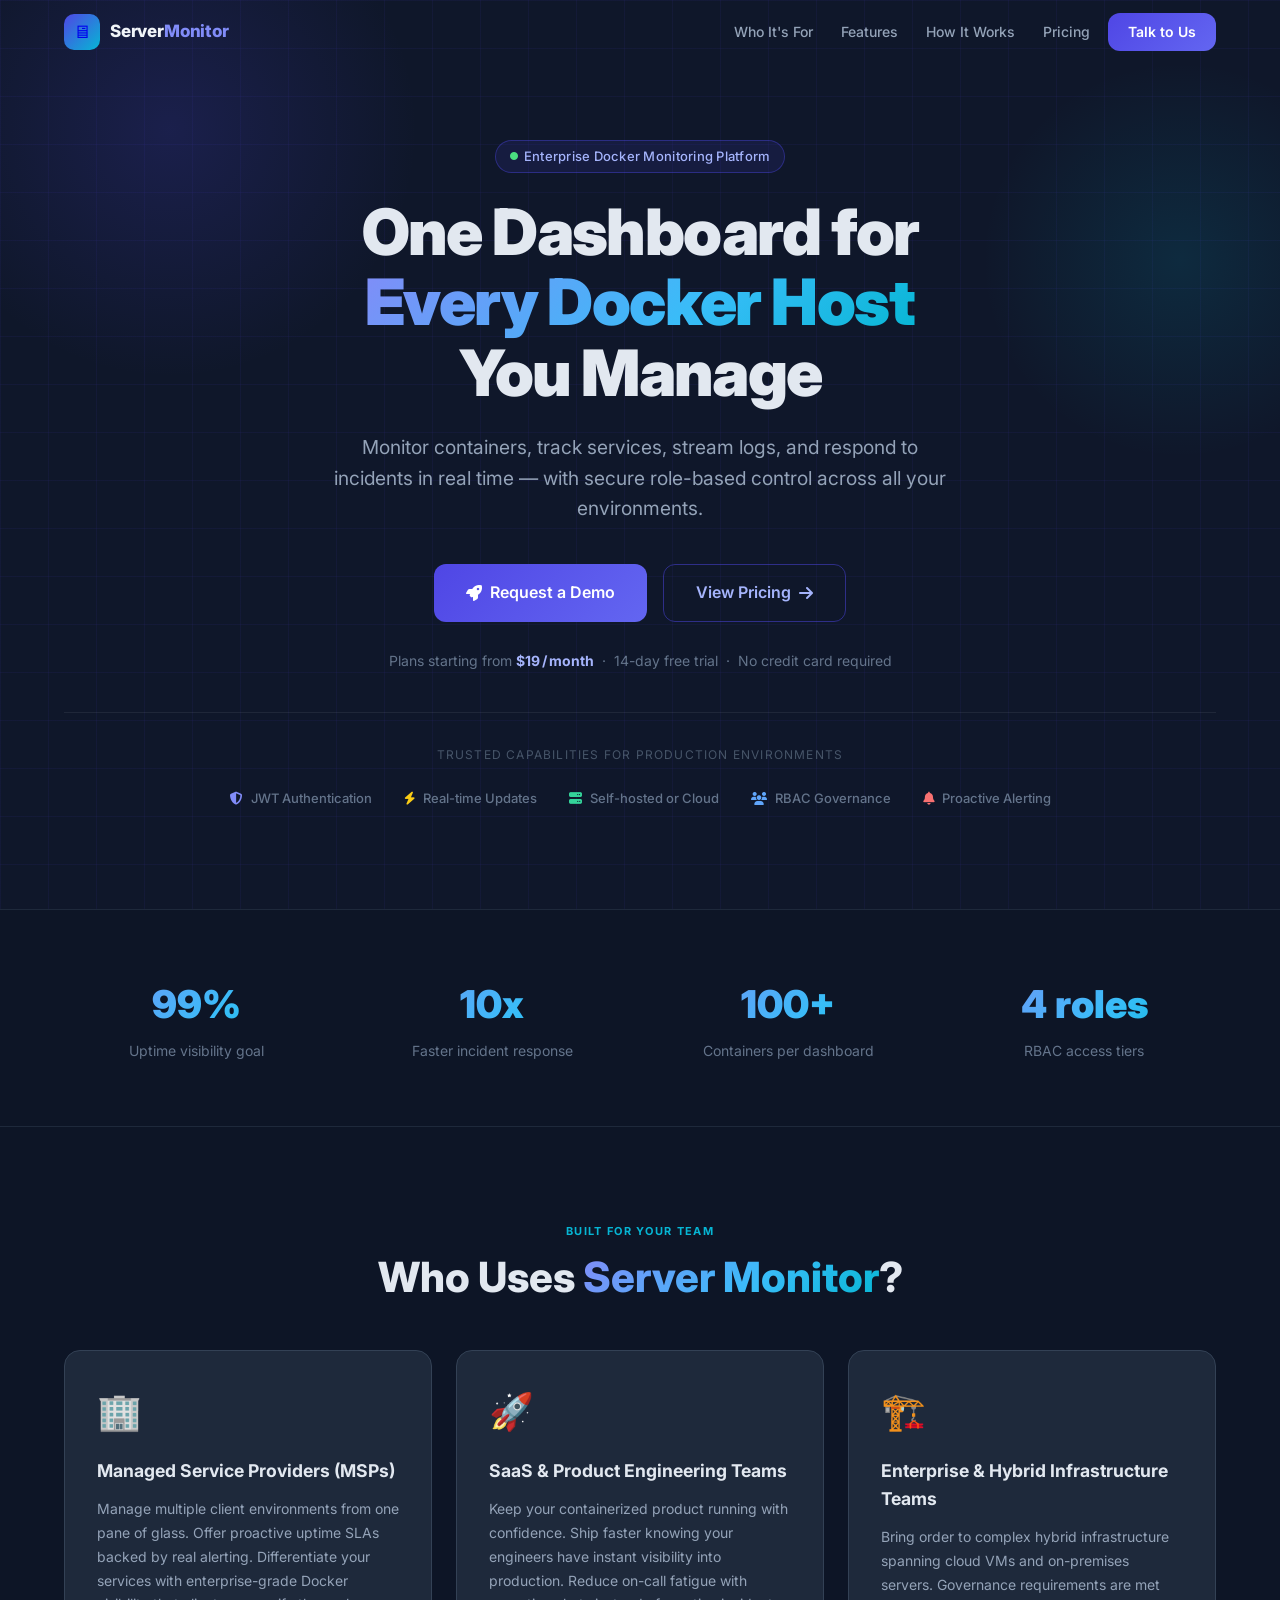
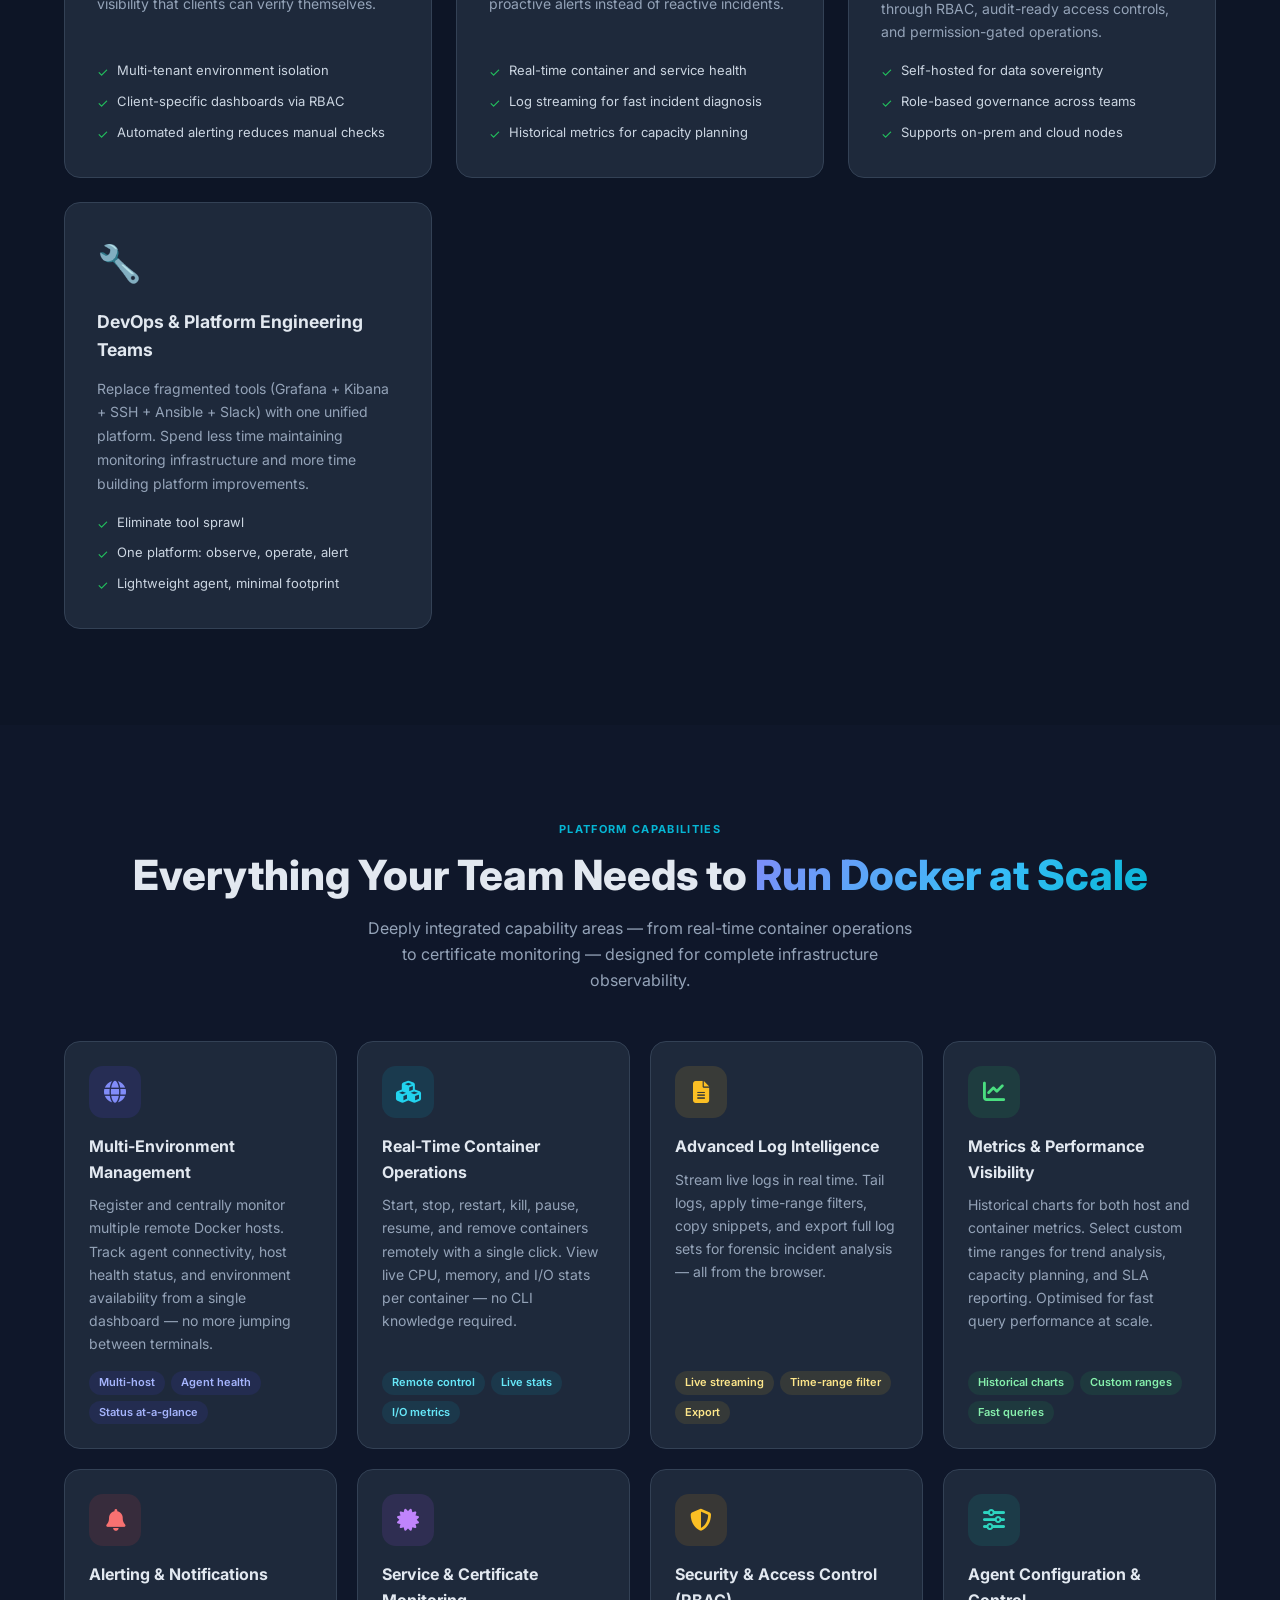
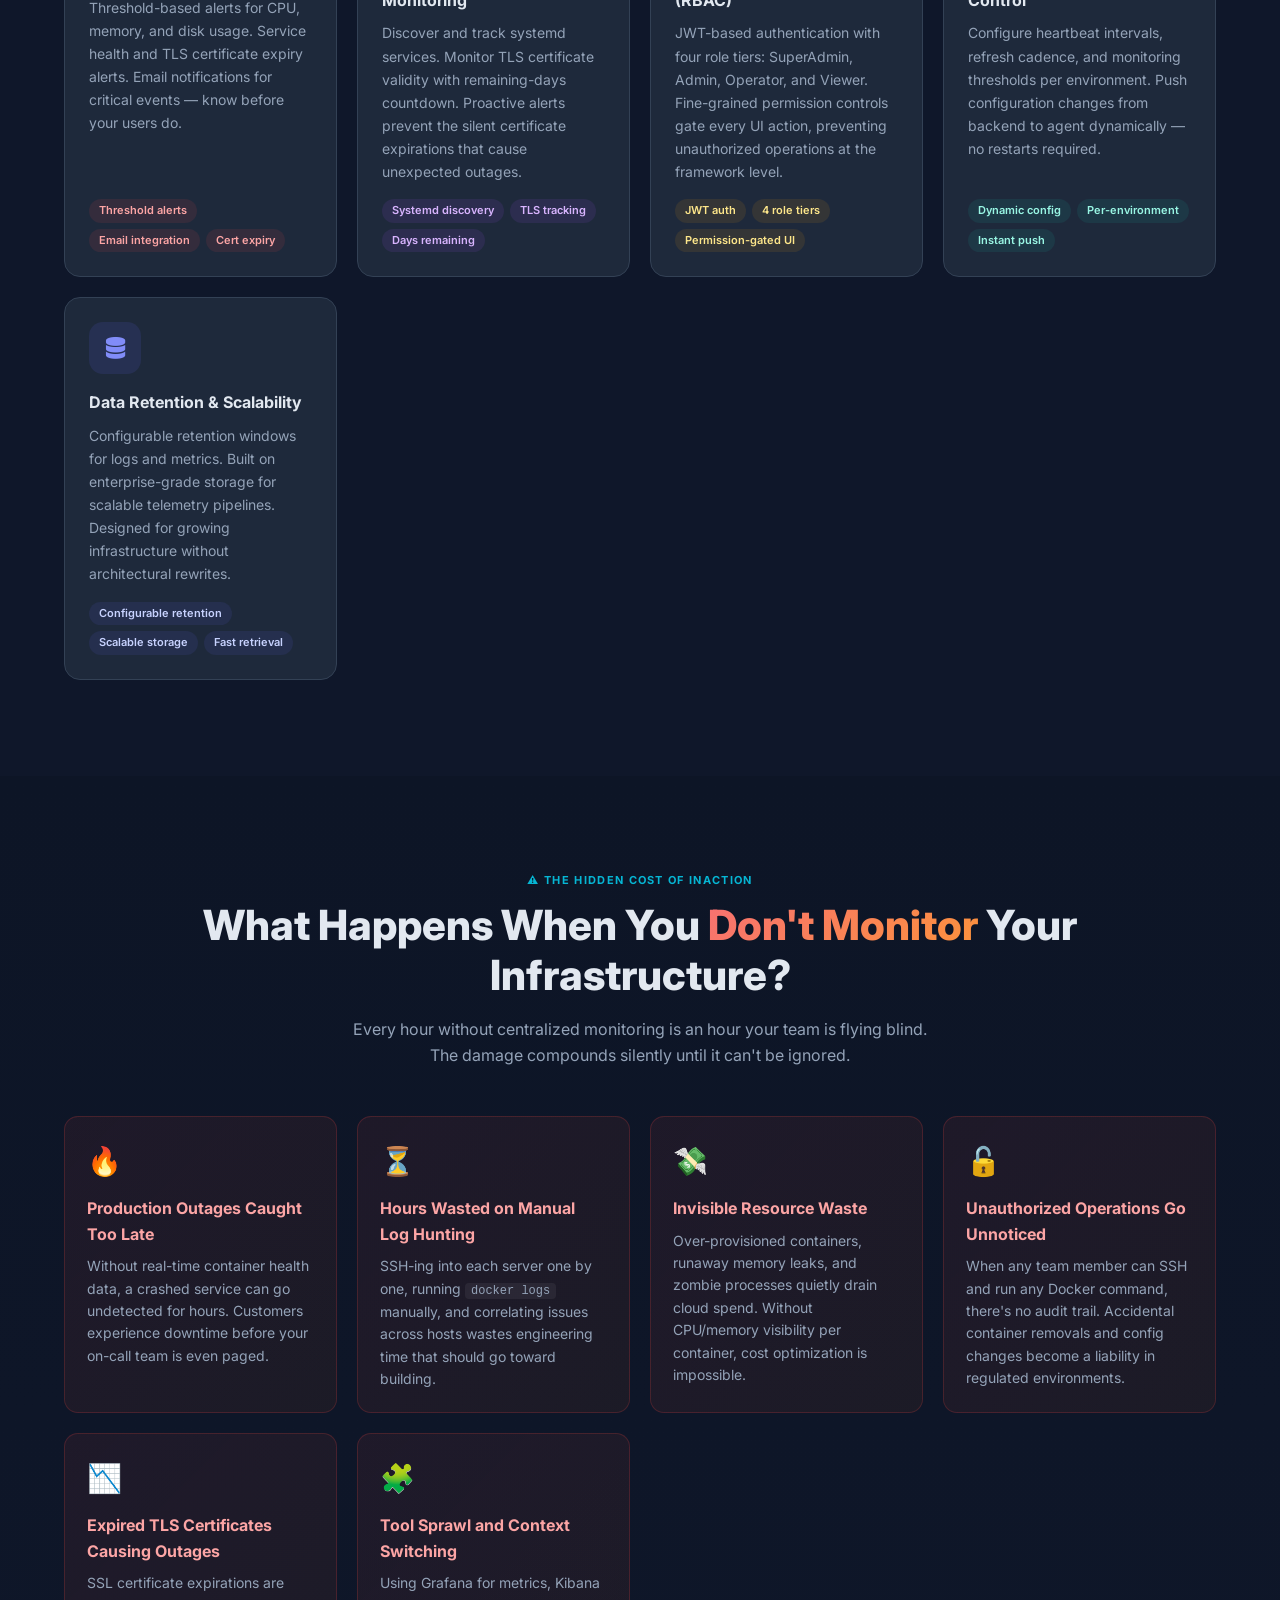
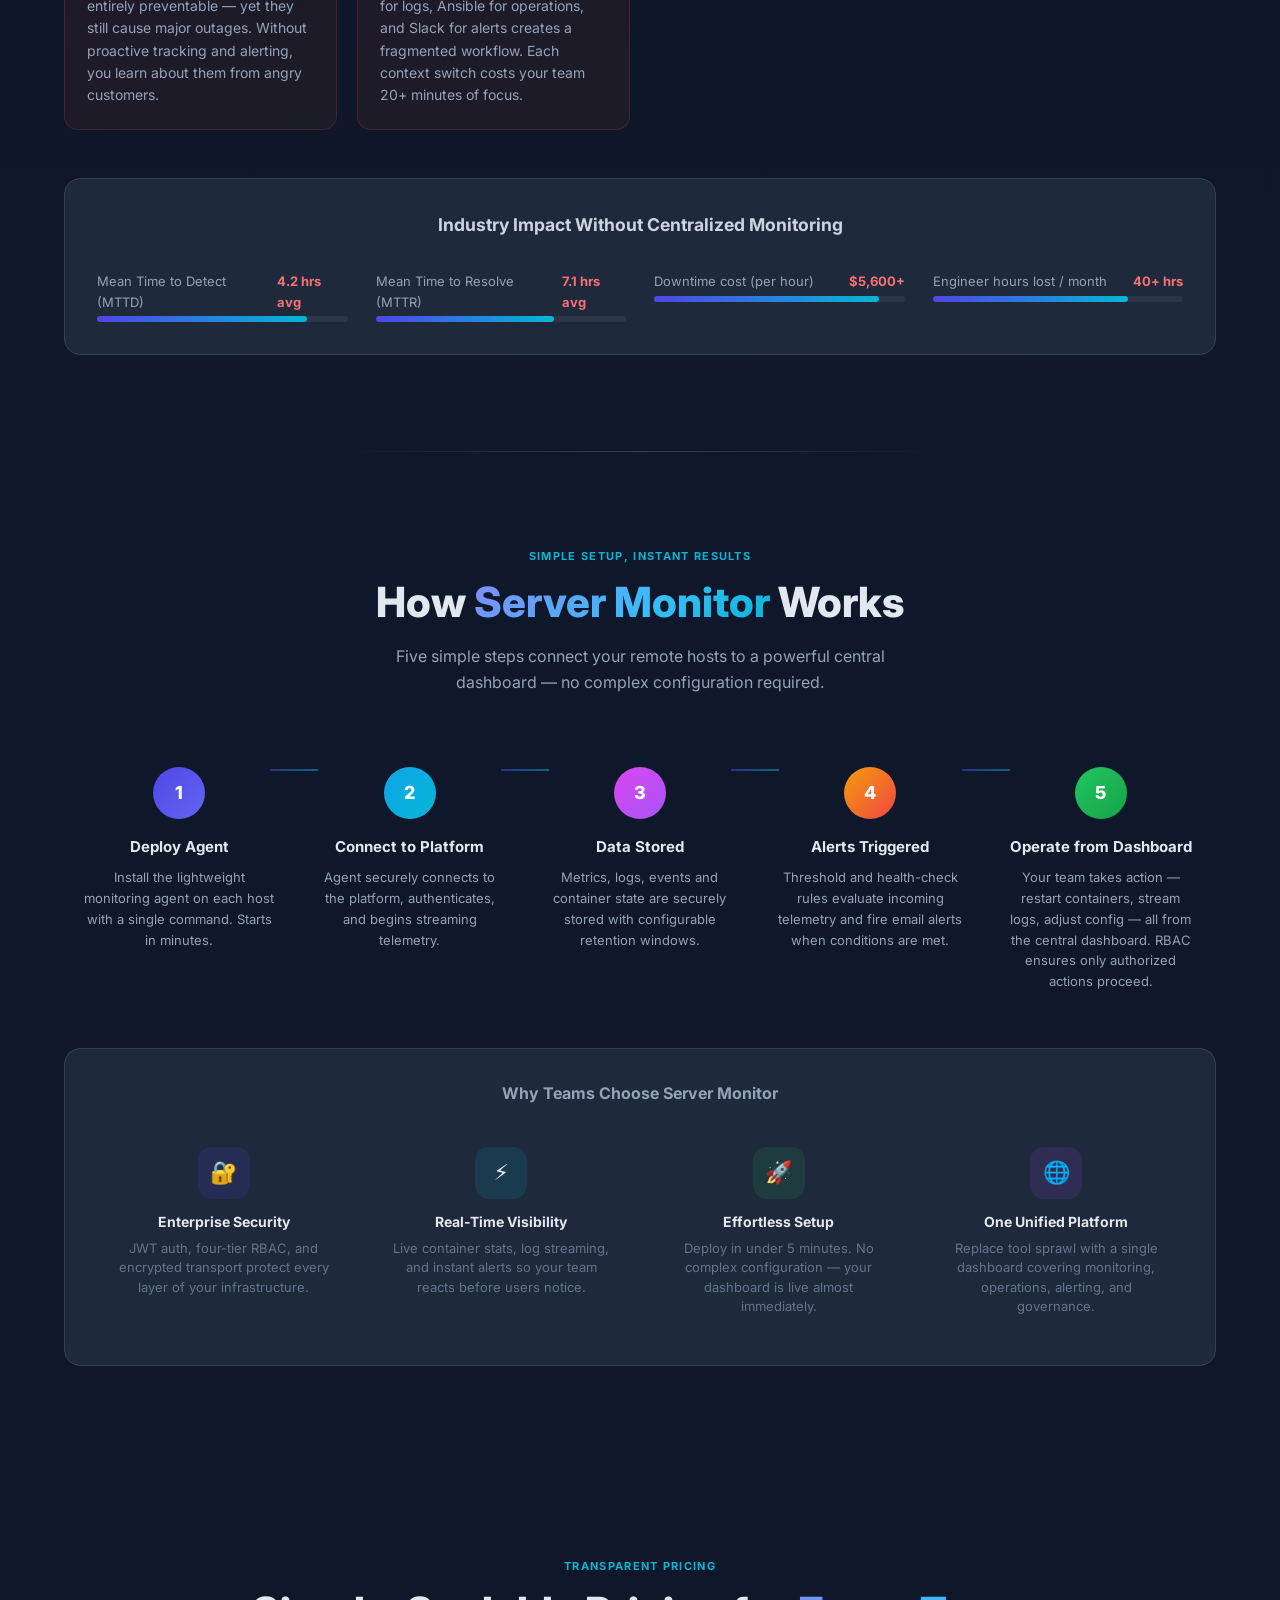
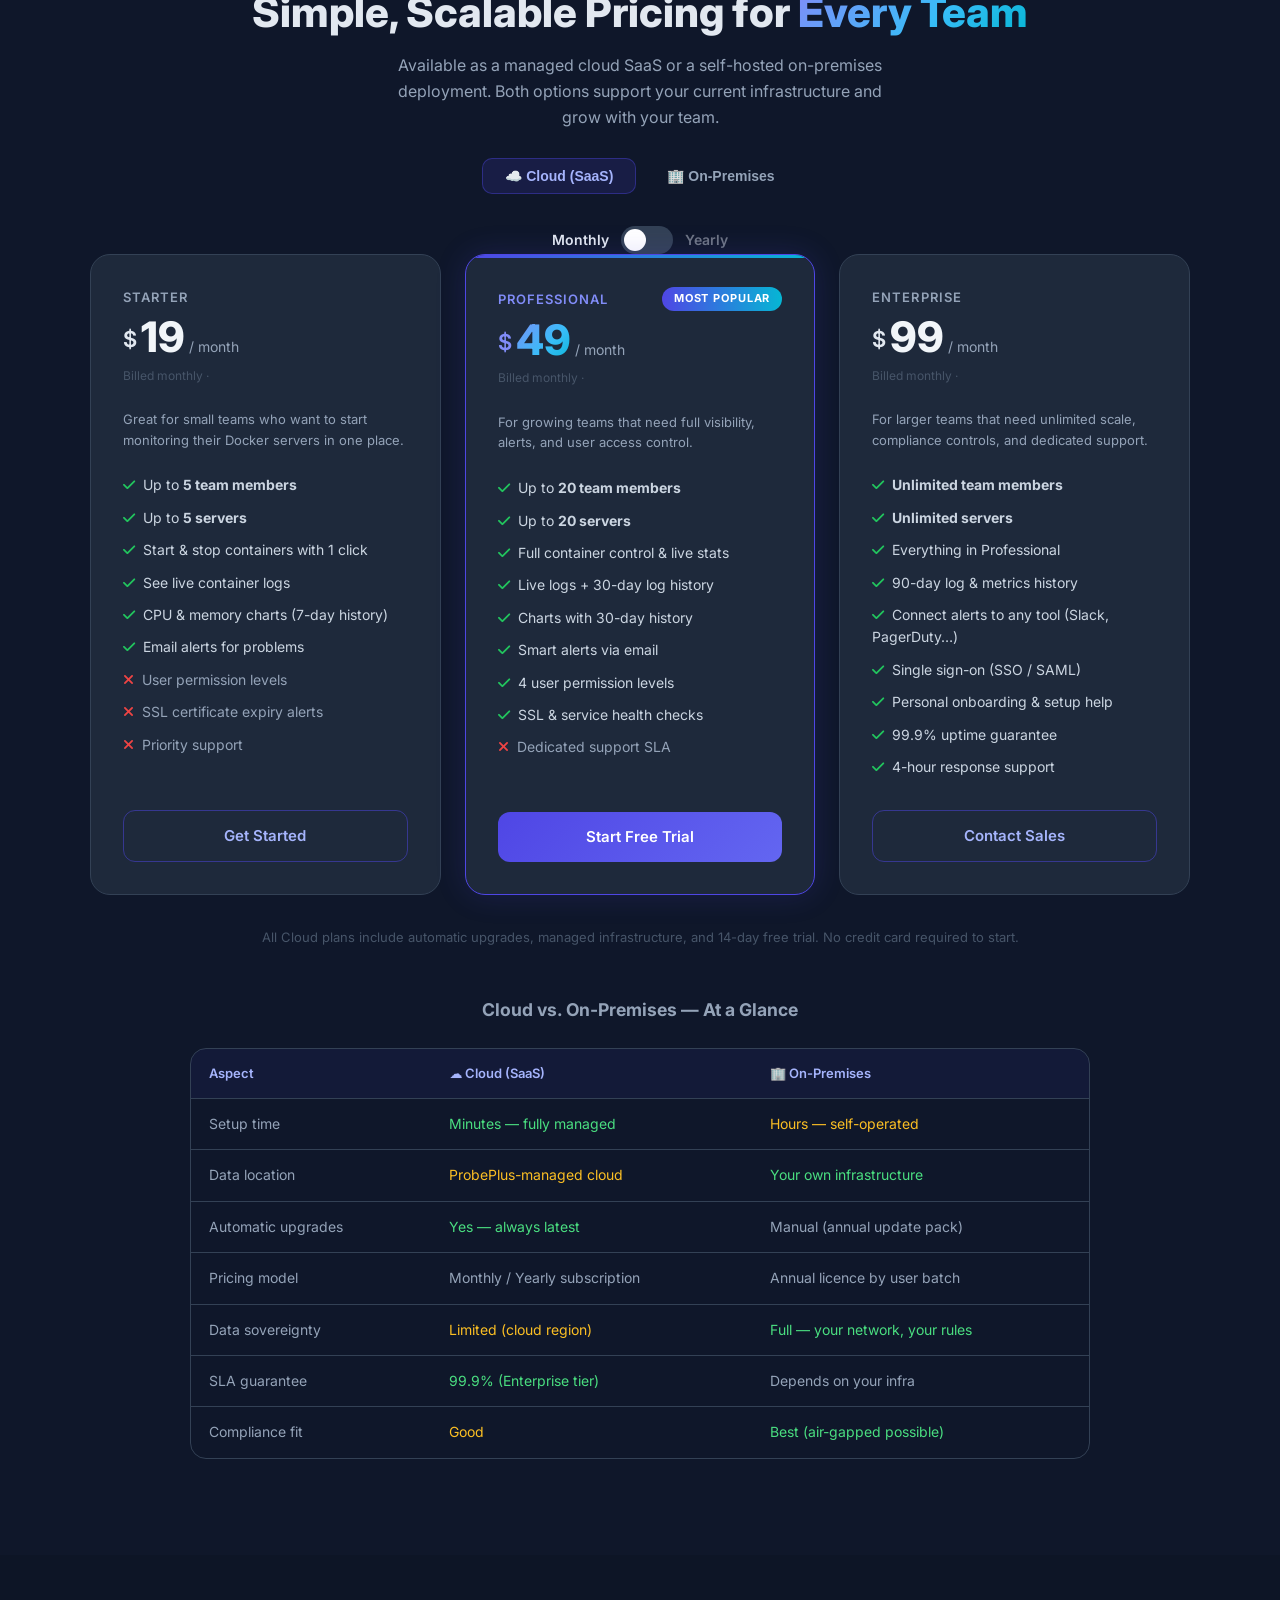
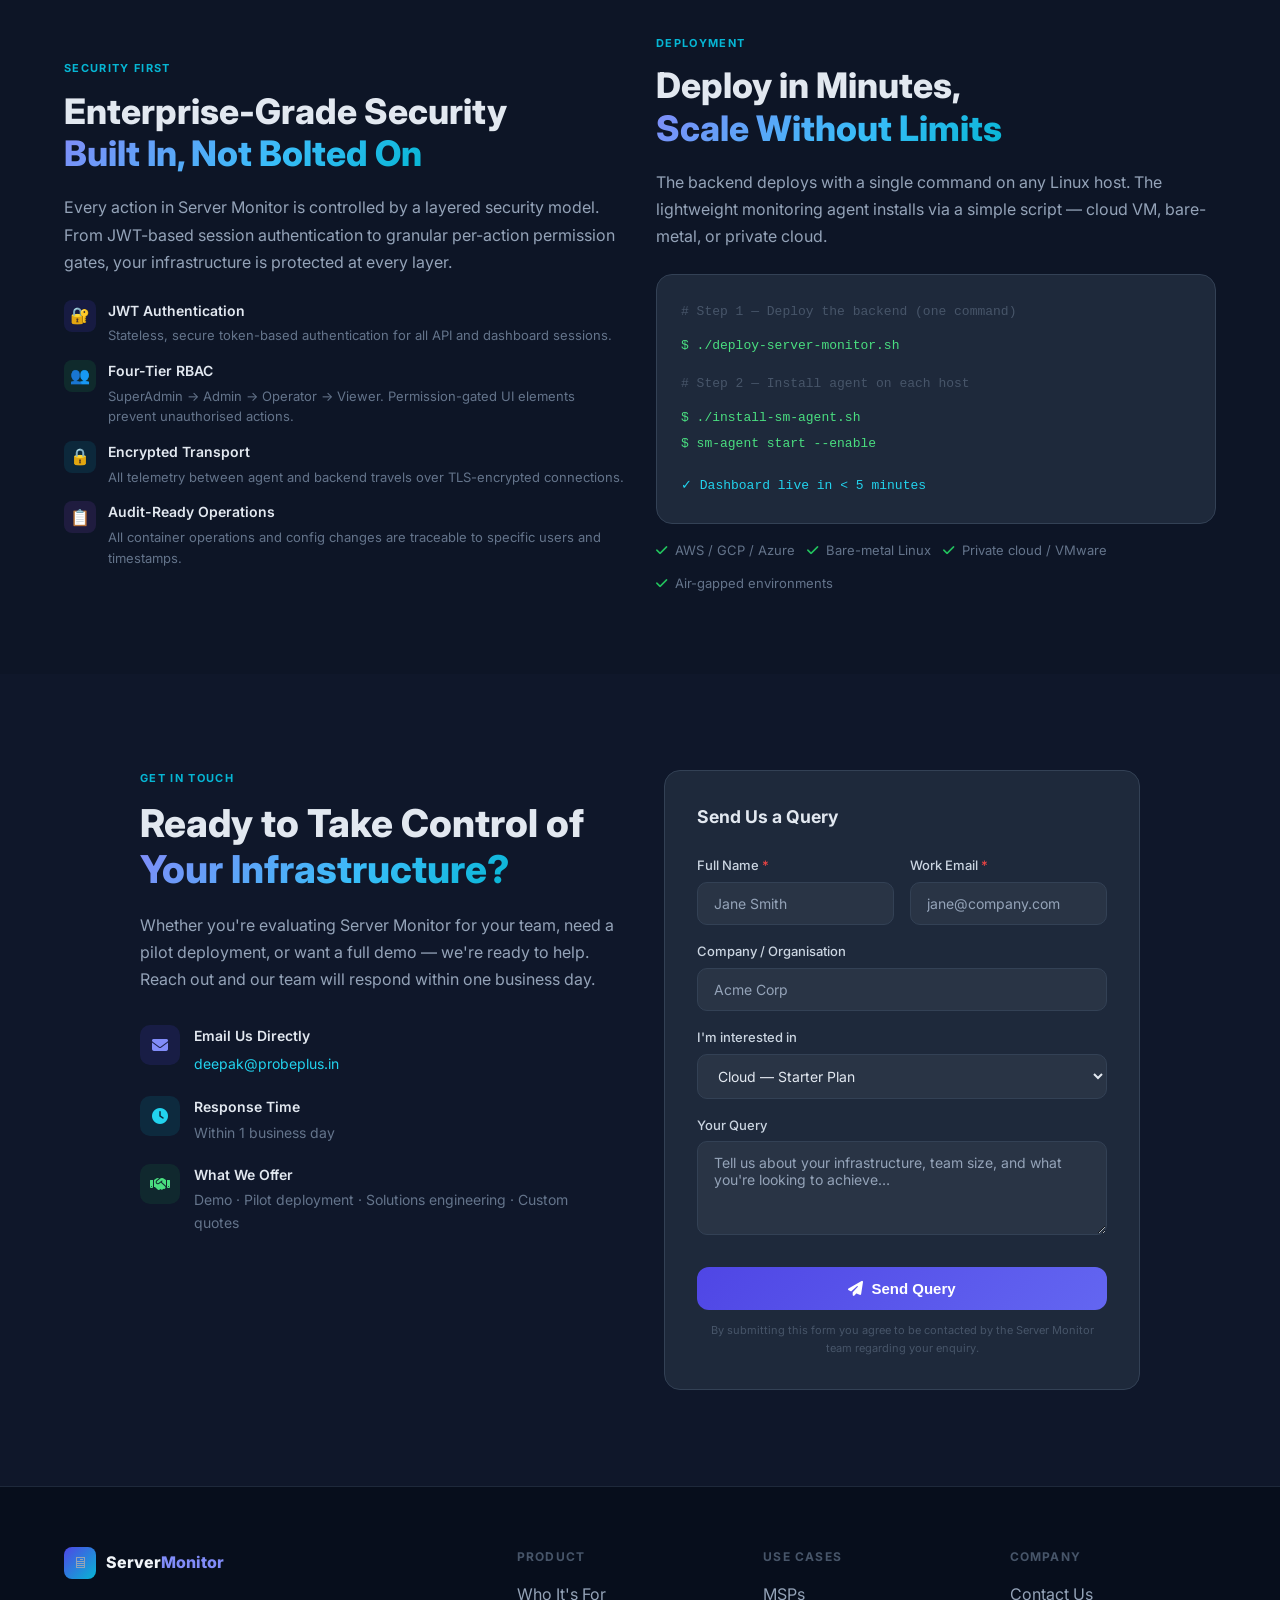
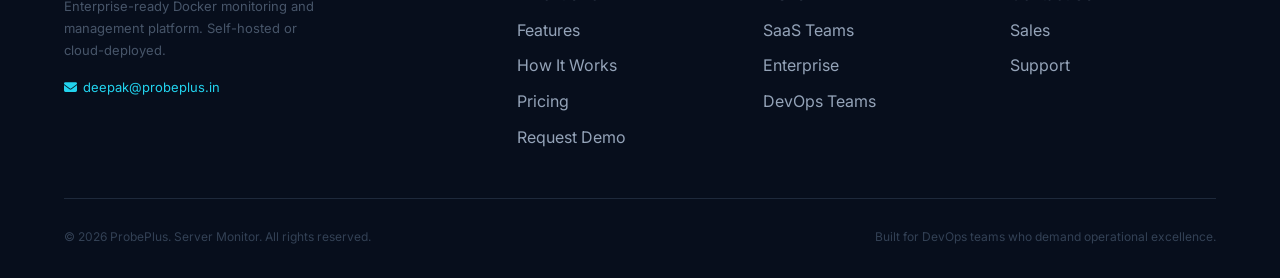
==== commit f3ef70db: "feat: align pricing cards, reduce prices to market rates, simplify feature descriptions Agent-Logs-U" ====
--- a/index.html
+++ b/index.html
@@ -161,7 +161,7 @@
     <!-- Pricing callout -->
     <div class="fade-up" style="margin-top:28px;">
       <p style="font-size:14px;color:#64748b;">
-        Plans starting from <strong style="color:#a5b4fc;">$49&thinsp;/&thinsp;month</strong> &nbsp;·&nbsp; 14-day free trial &nbsp;·&nbsp; No credit card required
+        Plans starting from <strong style="color:#a5b4fc;">$19&thinsp;/&thinsp;month</strong> &nbsp;·&nbsp; 14-day free trial &nbsp;·&nbsp; No credit card required
       </p>
     </div>
 
@@ -660,30 +660,30 @@
         </span>
       </div>
 
-      <div class="grid" style="grid-template-columns:repeat(auto-fit,minmax(260px,1fr));gap:24px;max-width:1100px;margin:0 auto;">
+      <div class="grid" style="grid-template-columns:repeat(auto-fit,minmax(260px,1fr));gap:24px;max-width:1100px;margin:0 auto;align-items:stretch;">
 
         <!-- Starter -->
         <div class="pricing-card p-8">
           <div class="mb-2" style="font-size:13px;font-weight:600;color:#94a3b8;text-transform:uppercase;letter-spacing:0.08em;">Starter</div>
           <div style="margin-bottom:6px;">
             <span class="price-currency">$</span>
-            <span class="price-amount" data-monthly="49" data-yearly="39">49</span>
+            <span class="price-amount" data-monthly="19" data-yearly="15">19</span>
             <span class="price-period">/ month</span>
           </div>
-          <div style="font-size:12px;color:#475569;margin-bottom:24px;">Billed <span data-monthly="monthly" data-yearly="annually">monthly</span>&nbsp;·&nbsp;<span class="yearly-savings savings-badge" style="display:none;">Save $120/yr</span></div>
-          <p style="font-size:13px;color:#94a3b8;margin-bottom:24px;">Perfect for small teams getting started with centralised Docker visibility.</p>
-          <ul style="list-style:none;display:flex;flex-direction:column;gap:10px;margin-bottom:32px;">
-            <li style="font-size:14px;color:#cbd5e1;"><i class="fa fa-check feature-check"></i>Up to <strong>5 users</strong></li>
-            <li style="font-size:14px;color:#cbd5e1;"><i class="fa fa-check feature-check"></i>Up to <strong>5 environments</strong></li>
-            <li style="font-size:14px;color:#cbd5e1;"><i class="fa fa-check feature-check"></i>Container operations</li>
-            <li style="font-size:14px;color:#cbd5e1;"><i class="fa fa-check feature-check"></i>Real-time logs</li>
-            <li style="font-size:14px;color:#cbd5e1;"><i class="fa fa-check feature-check"></i>Basic metrics (7-day retention)</li>
-            <li style="font-size:14px;color:#cbd5e1;"><i class="fa fa-check feature-check"></i>Email alerts</li>
-            <li style="font-size:14px;color:#94a3b8;"><i class="fa fa-xmark feature-cross"></i>RBAC (basic — 2 roles)</li>
-            <li style="font-size:14px;color:#94a3b8;"><i class="fa fa-xmark feature-cross"></i>Certificate monitoring</li>
+          <div style="font-size:12px;color:#475569;margin-bottom:24px;">Billed <span data-monthly="monthly" data-yearly="annually">monthly</span>&nbsp;·&nbsp;<span class="yearly-savings savings-badge" style="display:none;">Save $48/yr</span></div>
+          <p style="font-size:13px;color:#94a3b8;margin-bottom:24px;">Great for small teams who want to start monitoring their Docker servers in one place.</p>
+          <ul style="list-style:none;display:flex;flex-direction:column;gap:10px;margin-bottom:32px;flex:1;">
+            <li style="font-size:14px;color:#cbd5e1;"><i class="fa fa-check feature-check"></i>Up to <strong>5 team members</strong></li>
+            <li style="font-size:14px;color:#cbd5e1;"><i class="fa fa-check feature-check"></i>Up to <strong>5 servers</strong></li>
+            <li style="font-size:14px;color:#cbd5e1;"><i class="fa fa-check feature-check"></i>Start &amp; stop containers with 1 click</li>
+            <li style="font-size:14px;color:#cbd5e1;"><i class="fa fa-check feature-check"></i>See live container logs</li>
+            <li style="font-size:14px;color:#cbd5e1;"><i class="fa fa-check feature-check"></i>CPU &amp; memory charts (7-day history)</li>
+            <li style="font-size:14px;color:#cbd5e1;"><i class="fa fa-check feature-check"></i>Email alerts for problems</li>
+            <li style="font-size:14px;color:#94a3b8;"><i class="fa fa-xmark feature-cross"></i>User permission levels</li>
+            <li style="font-size:14px;color:#94a3b8;"><i class="fa fa-xmark feature-cross"></i>SSL certificate expiry alerts</li>
             <li style="font-size:14px;color:#94a3b8;"><i class="fa fa-xmark feature-cross"></i>Priority support</li>
           </ul>
-          <a href="#contact" class="btn-outline w-full" style="justify-content:center;width:100%;display:flex;">Get Started</a>
+          <a href="#contact" class="btn-outline w-full" style="justify-content:center;width:100%;display:flex;margin-top:auto;">Get Started</a>
         </div>
 
         <!-- Professional (popular) -->
@@ -694,23 +694,23 @@
           </div>
           <div style="margin-bottom:6px;">
             <span class="price-currency" style="color:#818cf8;">$</span>
-            <span class="price-amount gradient-text" data-monthly="149" data-yearly="119">149</span>
+            <span class="price-amount gradient-text" data-monthly="49" data-yearly="39">49</span>
             <span class="price-period">/ month</span>
           </div>
-          <div style="font-size:12px;color:#475569;margin-bottom:24px;">Billed <span data-monthly="monthly" data-yearly="annually">monthly</span>&nbsp;·&nbsp;<span class="yearly-savings savings-badge" style="display:none;">Save $360/yr</span></div>
-          <p style="font-size:13px;color:#94a3b8;margin-bottom:24px;">For growing engineering teams that need full observability and governance.</p>
-          <ul style="list-style:none;display:flex;flex-direction:column;gap:10px;margin-bottom:32px;">
-            <li style="font-size:14px;color:#cbd5e1;"><i class="fa fa-check feature-check"></i>Up to <strong>20 users</strong></li>
-            <li style="font-size:14px;color:#cbd5e1;"><i class="fa fa-check feature-check"></i>Up to <strong>20 environments</strong></li>
-            <li style="font-size:14px;color:#cbd5e1;"><i class="fa fa-check feature-check"></i>All container operations</li>
-            <li style="font-size:14px;color:#cbd5e1;"><i class="fa fa-check feature-check"></i>Live + historical logs (30-day)</li>
-            <li style="font-size:14px;color:#cbd5e1;"><i class="fa fa-check feature-check"></i>Full metrics (30-day retention)</li>
-            <li style="font-size:14px;color:#cbd5e1;"><i class="fa fa-check feature-check"></i>Advanced alerting + notifications</li>
-            <li style="font-size:14px;color:#cbd5e1;"><i class="fa fa-check feature-check"></i>Full RBAC (4 role tiers)</li>
-            <li style="font-size:14px;color:#cbd5e1;"><i class="fa fa-check feature-check"></i>Certificate & service monitoring</li>
+          <div style="font-size:12px;color:#475569;margin-bottom:24px;">Billed <span data-monthly="monthly" data-yearly="annually">monthly</span>&nbsp;·&nbsp;<span class="yearly-savings savings-badge" style="display:none;">Save $120/yr</span></div>
+          <p style="font-size:13px;color:#94a3b8;margin-bottom:24px;">For growing teams that need full visibility, alerts, and user access control.</p>
+          <ul style="list-style:none;display:flex;flex-direction:column;gap:10px;margin-bottom:32px;flex:1;">
+            <li style="font-size:14px;color:#cbd5e1;"><i class="fa fa-check feature-check"></i>Up to <strong>20 team members</strong></li>
+            <li style="font-size:14px;color:#cbd5e1;"><i class="fa fa-check feature-check"></i>Up to <strong>20 servers</strong></li>
+            <li style="font-size:14px;color:#cbd5e1;"><i class="fa fa-check feature-check"></i>Full container control &amp; live stats</li>
+            <li style="font-size:14px;color:#cbd5e1;"><i class="fa fa-check feature-check"></i>Live logs + 30-day log history</li>
+            <li style="font-size:14px;color:#cbd5e1;"><i class="fa fa-check feature-check"></i>Charts with 30-day history</li>
+            <li style="font-size:14px;color:#cbd5e1;"><i class="fa fa-check feature-check"></i>Smart alerts via email</li>
+            <li style="font-size:14px;color:#cbd5e1;"><i class="fa fa-check feature-check"></i>4 user permission levels</li>
+            <li style="font-size:14px;color:#cbd5e1;"><i class="fa fa-check feature-check"></i>SSL &amp; service health checks</li>
             <li style="font-size:14px;color:#94a3b8;"><i class="fa fa-xmark feature-cross"></i>Dedicated support SLA</li>
           </ul>
-          <a href="#contact" class="btn-primary w-full" style="justify-content:center;width:100%;display:flex;">Start Free Trial</a>
+          <a href="#contact" class="btn-primary w-full" style="justify-content:center;width:100%;display:flex;margin-top:auto;">Start Free Trial</a>
         </div>
 
         <!-- Enterprise -->
@@ -718,23 +718,23 @@
           <div class="mb-2" style="font-size:13px;font-weight:600;color:#94a3b8;text-transform:uppercase;letter-spacing:0.08em;">Enterprise</div>
           <div style="margin-bottom:6px;">
             <span class="price-currency">$</span>
-            <span class="price-amount" data-monthly="399" data-yearly="319">399</span>
+            <span class="price-amount" data-monthly="99" data-yearly="79">99</span>
             <span class="price-period">/ month</span>
           </div>
-          <div style="font-size:12px;color:#475569;margin-bottom:24px;">Billed <span data-monthly="monthly" data-yearly="annually">monthly</span>&nbsp;·&nbsp;<span class="yearly-savings savings-badge" style="display:none;">Save $960/yr</span></div>
-          <p style="font-size:13px;color:#94a3b8;margin-bottom:24px;">For enterprises requiring unlimited scale, SLAs, and dedicated support.</p>
-          <ul style="list-style:none;display:flex;flex-direction:column;gap:10px;margin-bottom:32px;">
-            <li style="font-size:14px;color:#cbd5e1;"><i class="fa fa-check feature-check"></i><strong>Unlimited users</strong></li>
-            <li style="font-size:14px;color:#cbd5e1;"><i class="fa fa-check feature-check"></i><strong>Unlimited environments</strong></li>
+          <div style="font-size:12px;color:#475569;margin-bottom:24px;">Billed <span data-monthly="monthly" data-yearly="annually">monthly</span>&nbsp;·&nbsp;<span class="yearly-savings savings-badge" style="display:none;">Save $240/yr</span></div>
+          <p style="font-size:13px;color:#94a3b8;margin-bottom:24px;">For larger teams that need unlimited scale, compliance controls, and dedicated support.</p>
+          <ul style="list-style:none;display:flex;flex-direction:column;gap:10px;margin-bottom:32px;flex:1;">
+            <li style="font-size:14px;color:#cbd5e1;"><i class="fa fa-check feature-check"></i><strong>Unlimited team members</strong></li>
+            <li style="font-size:14px;color:#cbd5e1;"><i class="fa fa-check feature-check"></i><strong>Unlimited servers</strong></li>
             <li style="font-size:14px;color:#cbd5e1;"><i class="fa fa-check feature-check"></i>Everything in Professional</li>
-            <li style="font-size:14px;color:#cbd5e1;"><i class="fa fa-check feature-check"></i>90-day log & metrics retention</li>
-            <li style="font-size:14px;color:#cbd5e1;"><i class="fa fa-check feature-check"></i>Custom alert integrations</li>
-            <li style="font-size:14px;color:#cbd5e1;"><i class="fa fa-check feature-check"></i>SSO / SAML support</li>
-            <li style="font-size:14px;color:#cbd5e1;"><i class="fa fa-check feature-check"></i>Dedicated onboarding engineer</li>
-            <li style="font-size:14px;color:#cbd5e1;"><i class="fa fa-check feature-check"></i>99.9% uptime SLA</li>
-            <li style="font-size:14px;color:#cbd5e1;"><i class="fa fa-check feature-check"></i>Priority 4-hour support SLA</li>
+            <li style="font-size:14px;color:#cbd5e1;"><i class="fa fa-check feature-check"></i>90-day log &amp; metrics history</li>
+            <li style="font-size:14px;color:#cbd5e1;"><i class="fa fa-check feature-check"></i>Connect alerts to any tool (Slack, PagerDuty&hellip;)</li>
+            <li style="font-size:14px;color:#cbd5e1;"><i class="fa fa-check feature-check"></i>Single sign-on (SSO / SAML)</li>
+            <li style="font-size:14px;color:#cbd5e1;"><i class="fa fa-check feature-check"></i>Personal onboarding &amp; setup help</li>
+            <li style="font-size:14px;color:#cbd5e1;"><i class="fa fa-check feature-check"></i>99.9% uptime guarantee</li>
+            <li style="font-size:14px;color:#cbd5e1;"><i class="fa fa-check feature-check"></i>4-hour response support</li>
           </ul>
-          <a href="#contact" class="btn-outline w-full" style="justify-content:center;width:100%;display:flex;">Contact Sales</a>
+          <a href="#contact" class="btn-outline w-full" style="justify-content:center;width:100%;display:flex;margin-top:auto;">Contact Sales</a>
         </div>
 
       </div>
@@ -768,7 +768,7 @@
           </div>
           <div class="hide-mobile" style="color:#94a3b8;font-size:14px;">Up to 10 hosts</div>
           <div>
-            <span style="font-weight:800;font-size:18px;color:#818cf8;">$1,499</span>
+            <span style="font-weight:800;font-size:18px;color:#818cf8;">$599</span>
             <span style="font-size:12px;color:#475569;">/ year</span>
           </div>
           <div style="text-align:right;">
@@ -784,7 +784,7 @@
           </div>
           <div class="hide-mobile" style="color:#94a3b8;font-size:14px;">Up to 25 hosts</div>
           <div>
-            <span style="font-weight:800;font-size:18px;color:#818cf8;">$2,699</span>
+            <span style="font-weight:800;font-size:18px;color:#818cf8;">$999</span>
             <span style="font-size:12px;color:#475569;">/ year</span>
             <div class="savings-badge" style="display:inline-block;margin-left:6px;">Best Value</div>
           </div>
@@ -801,7 +801,7 @@
           </div>
           <div class="hide-mobile" style="color:#94a3b8;font-size:14px;">Up to 50 hosts</div>
           <div>
-            <span style="font-weight:800;font-size:18px;color:#818cf8;">$5,499</span>
+            <span style="font-weight:800;font-size:18px;color:#818cf8;">$1,999</span>
             <span style="font-size:12px;color:#475569;">/ year</span>
           </div>
           <div style="text-align:right;">
@@ -817,7 +817,7 @@
           </div>
           <div class="hide-mobile" style="color:#94a3b8;font-size:14px;">Unlimited hosts</div>
           <div>
-            <span style="font-weight:800;font-size:18px;color:#818cf8;">$9,499</span>
+            <span style="font-weight:800;font-size:18px;color:#818cf8;">$3,499</span>
             <span style="font-size:12px;color:#475569;">/ year</span>
           </div>
           <div style="text-align:right;">
--- a/assets/style.css
+++ b/assets/style.css
@@ -179,6 +179,8 @@
   transition: transform 0.25s, box-shadow 0.25s, border-color 0.25s;
   position: relative;
   overflow: hidden;
+  display: flex;
+  flex-direction: column;
 }
 .pricing-card:hover {
   transform: translateY(-6px);
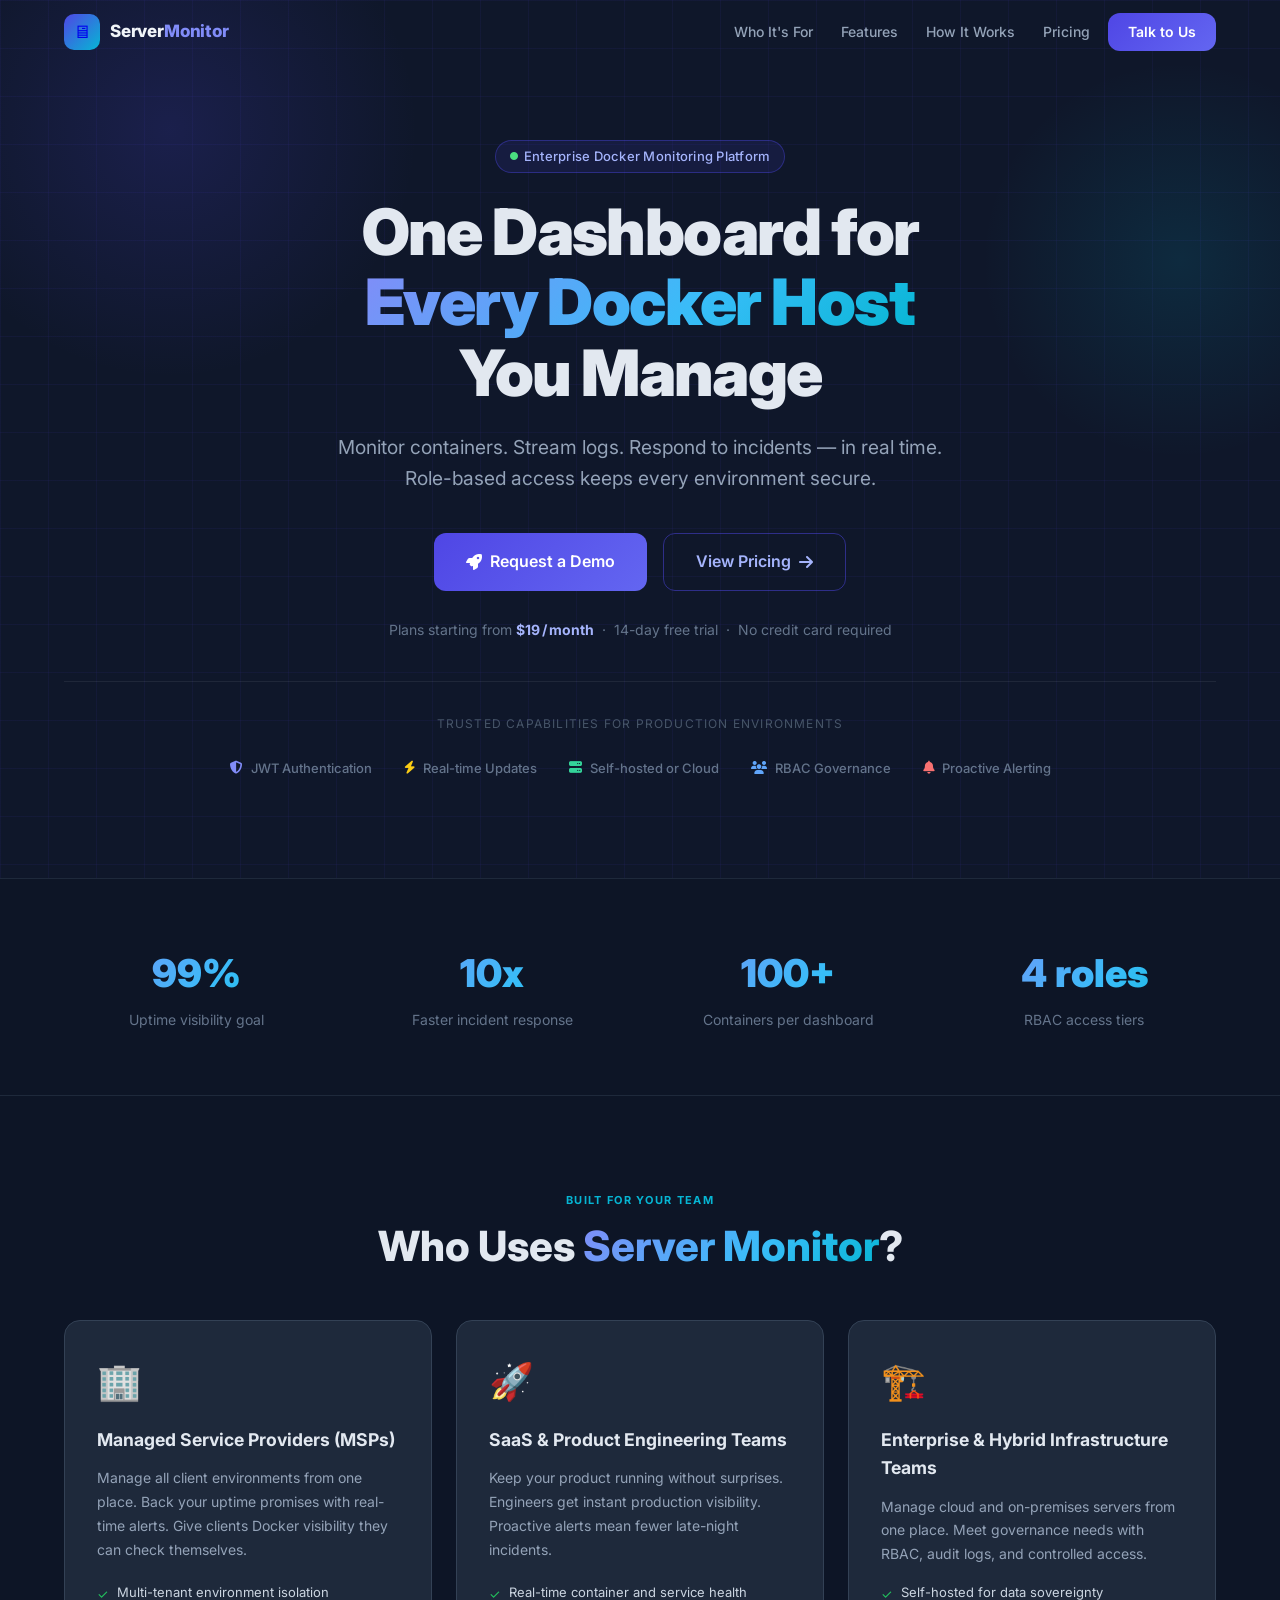
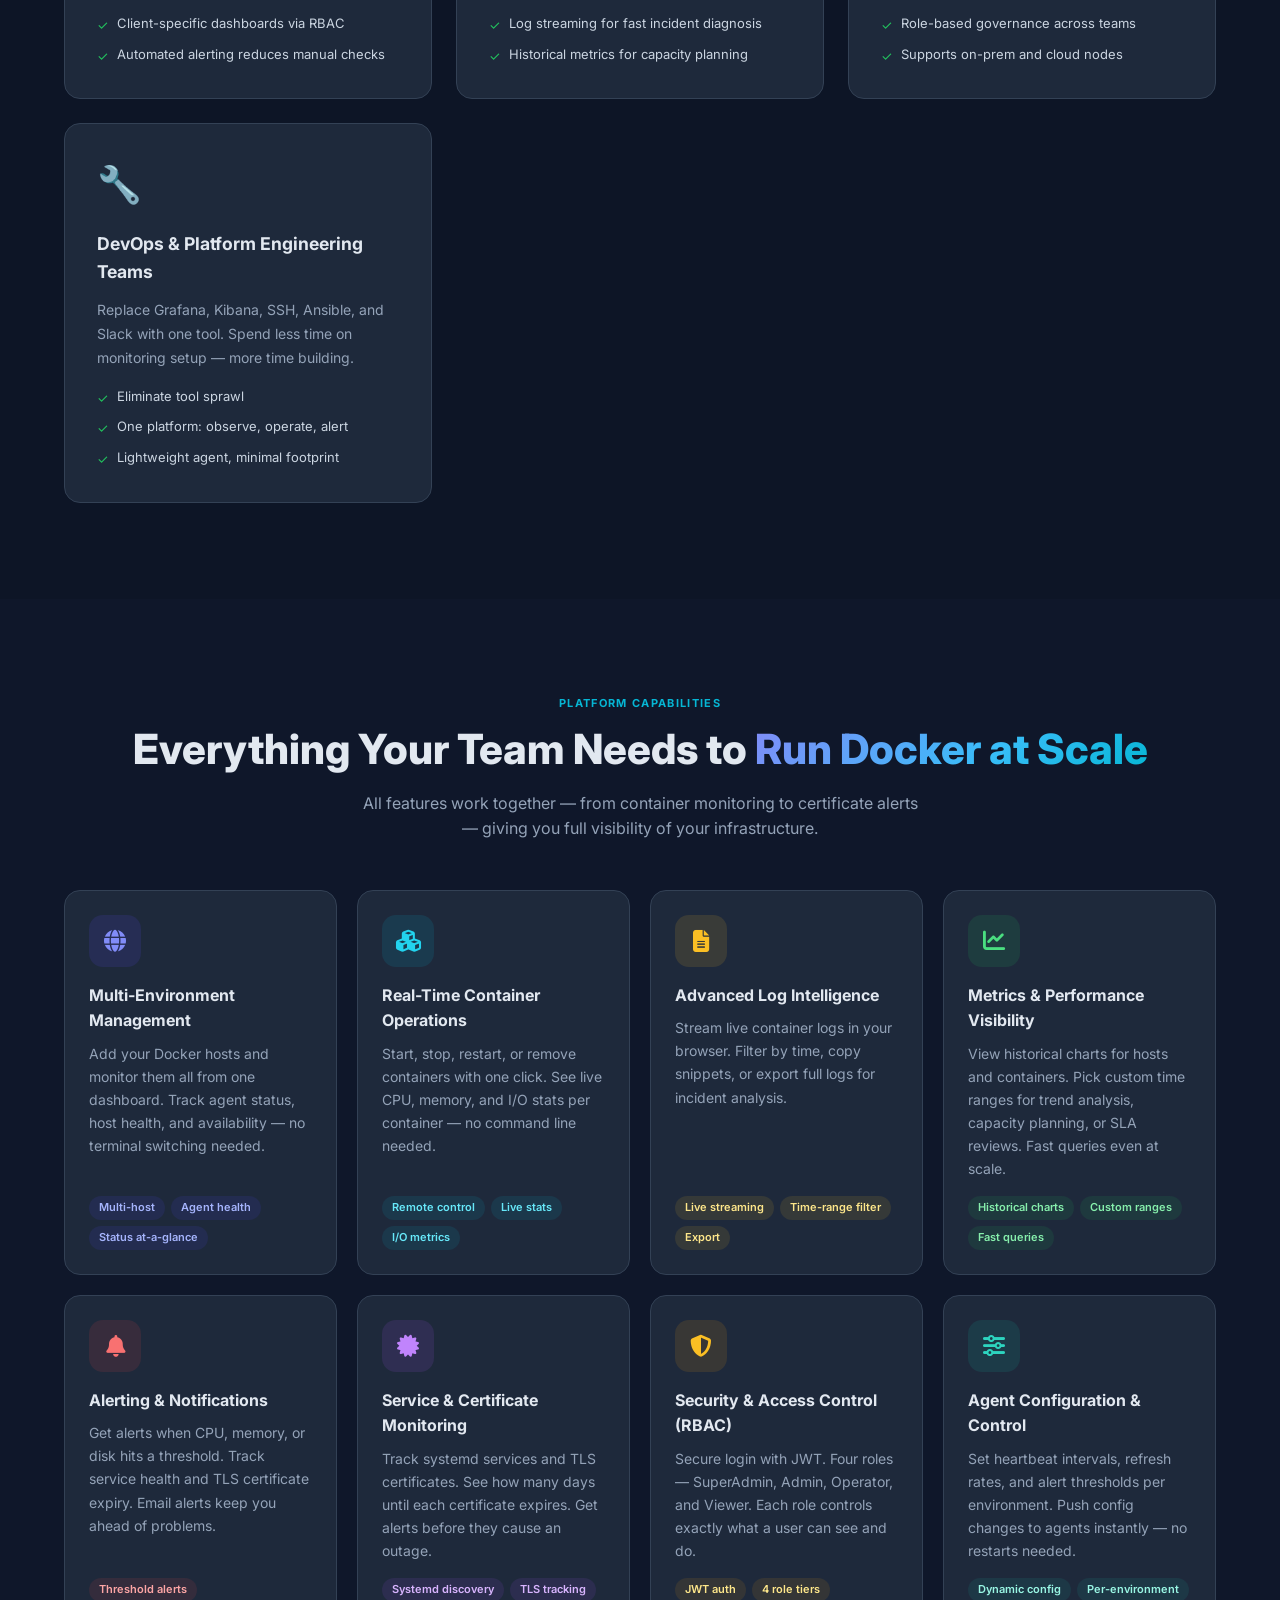
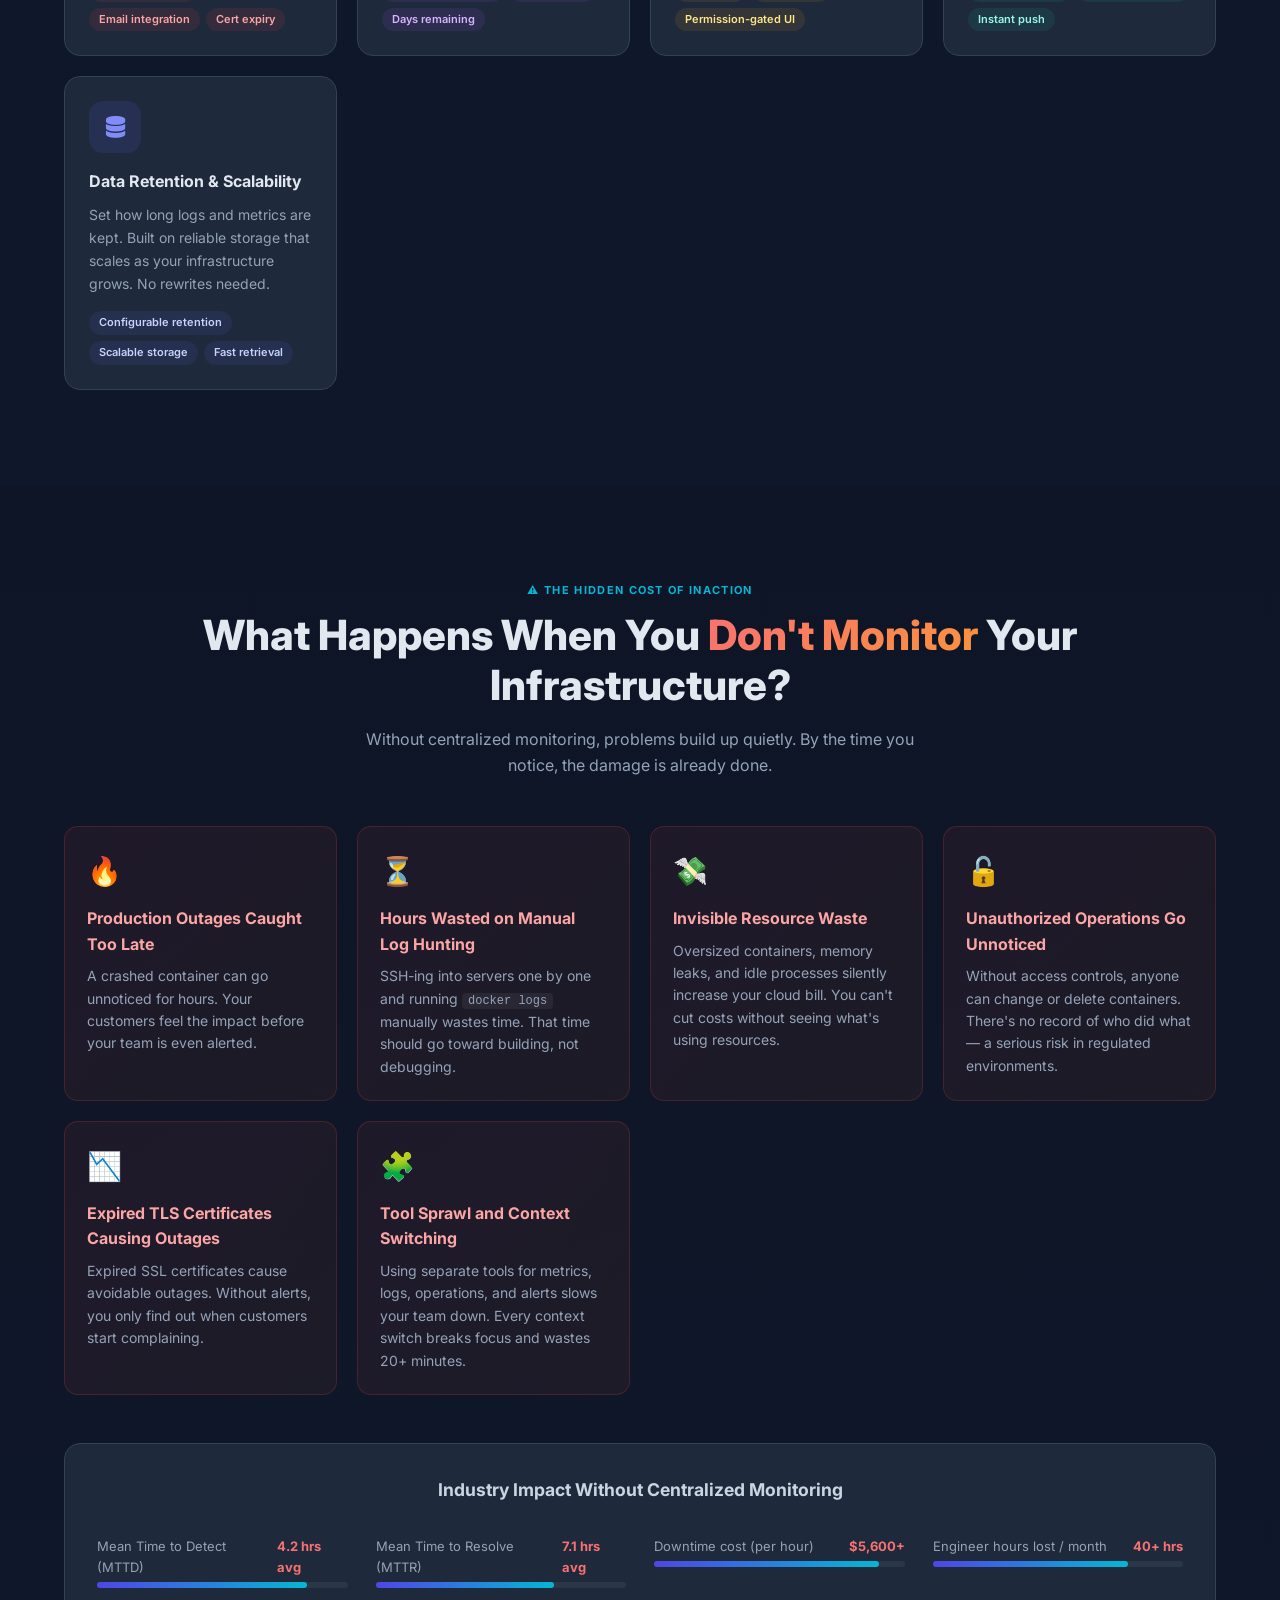
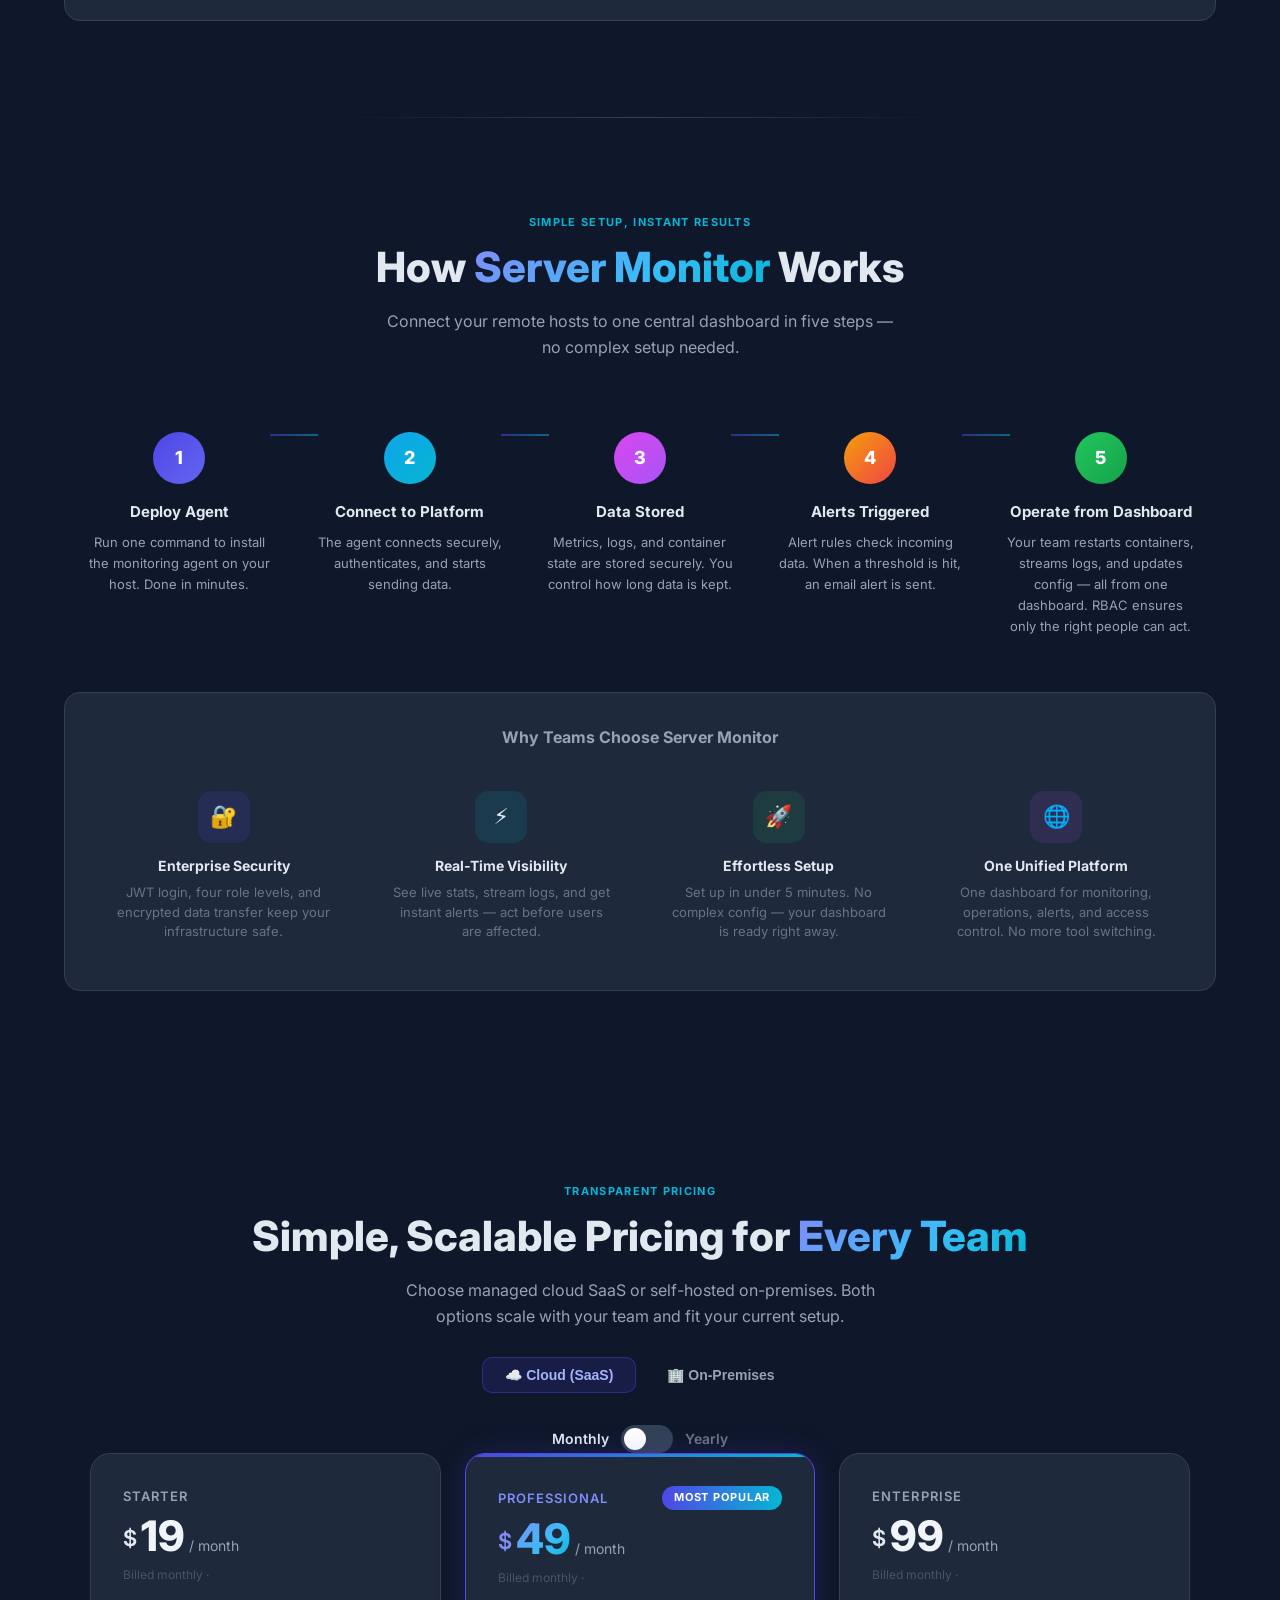
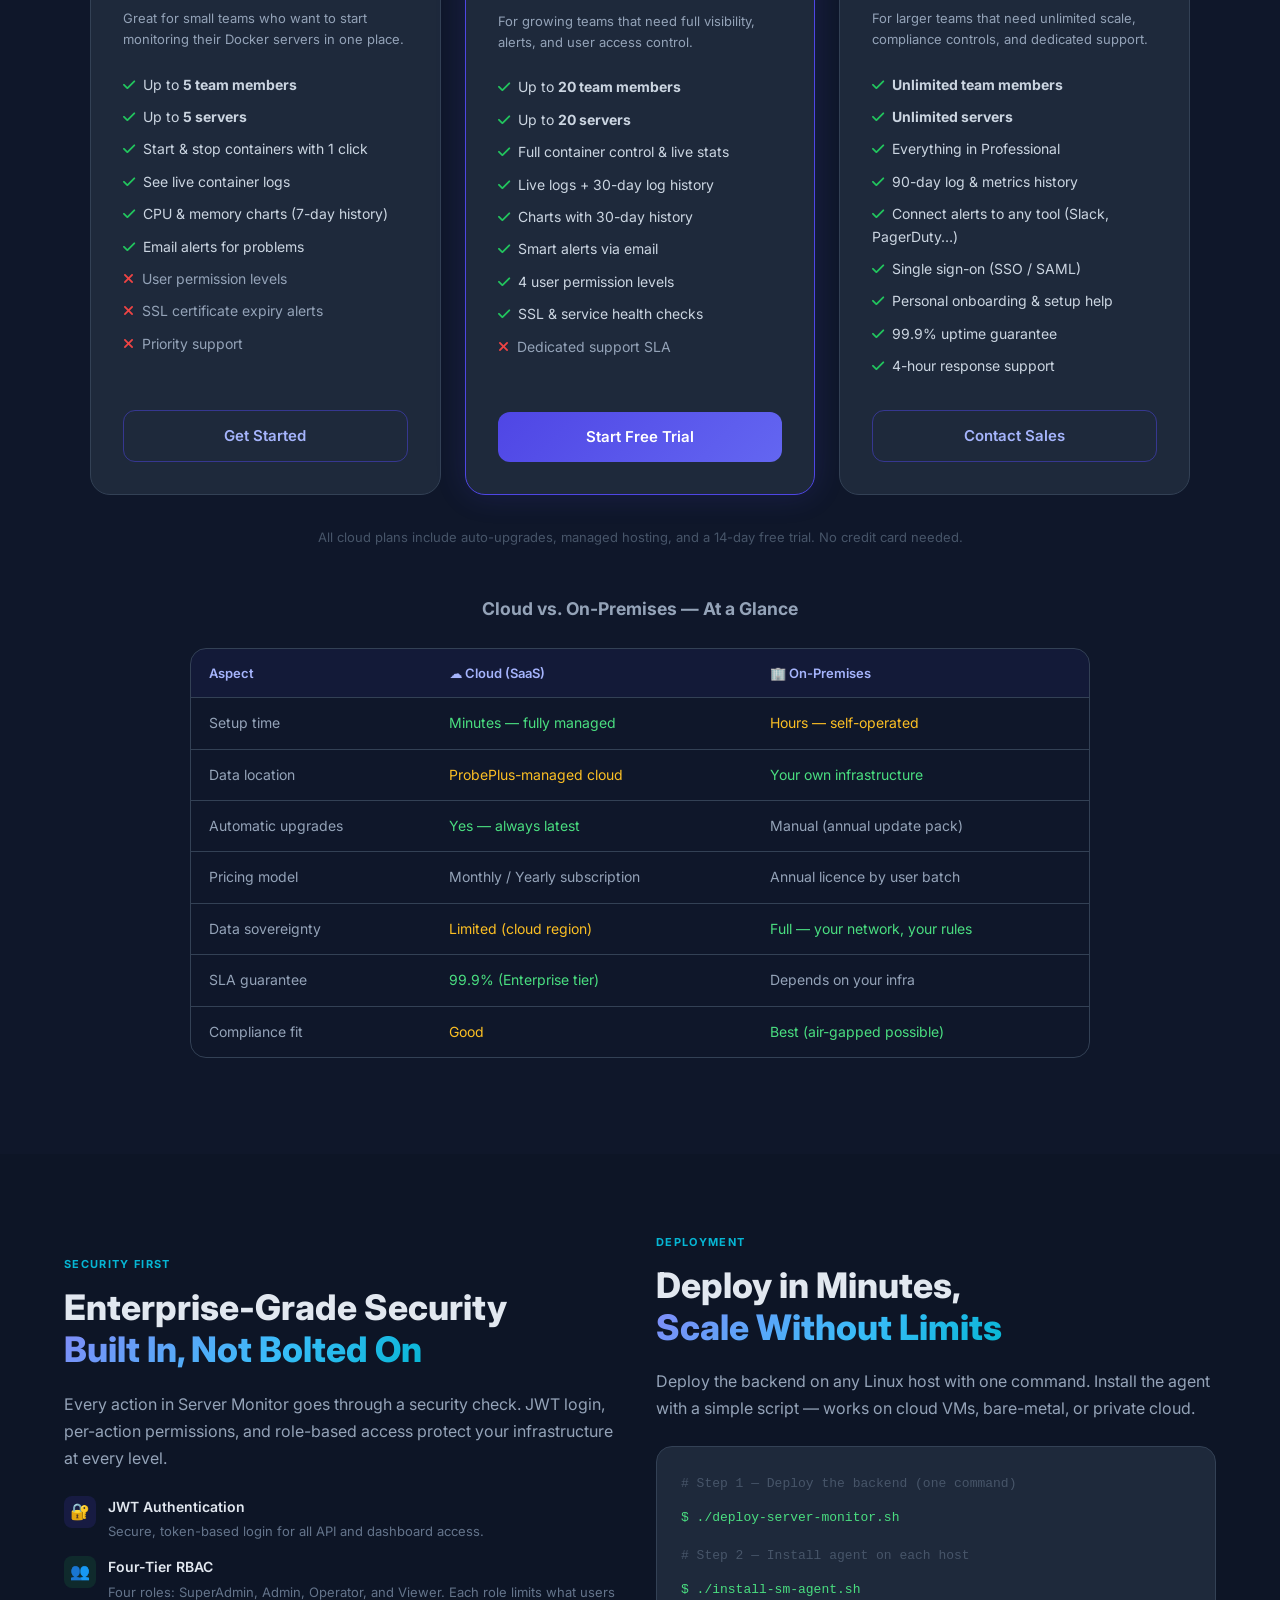
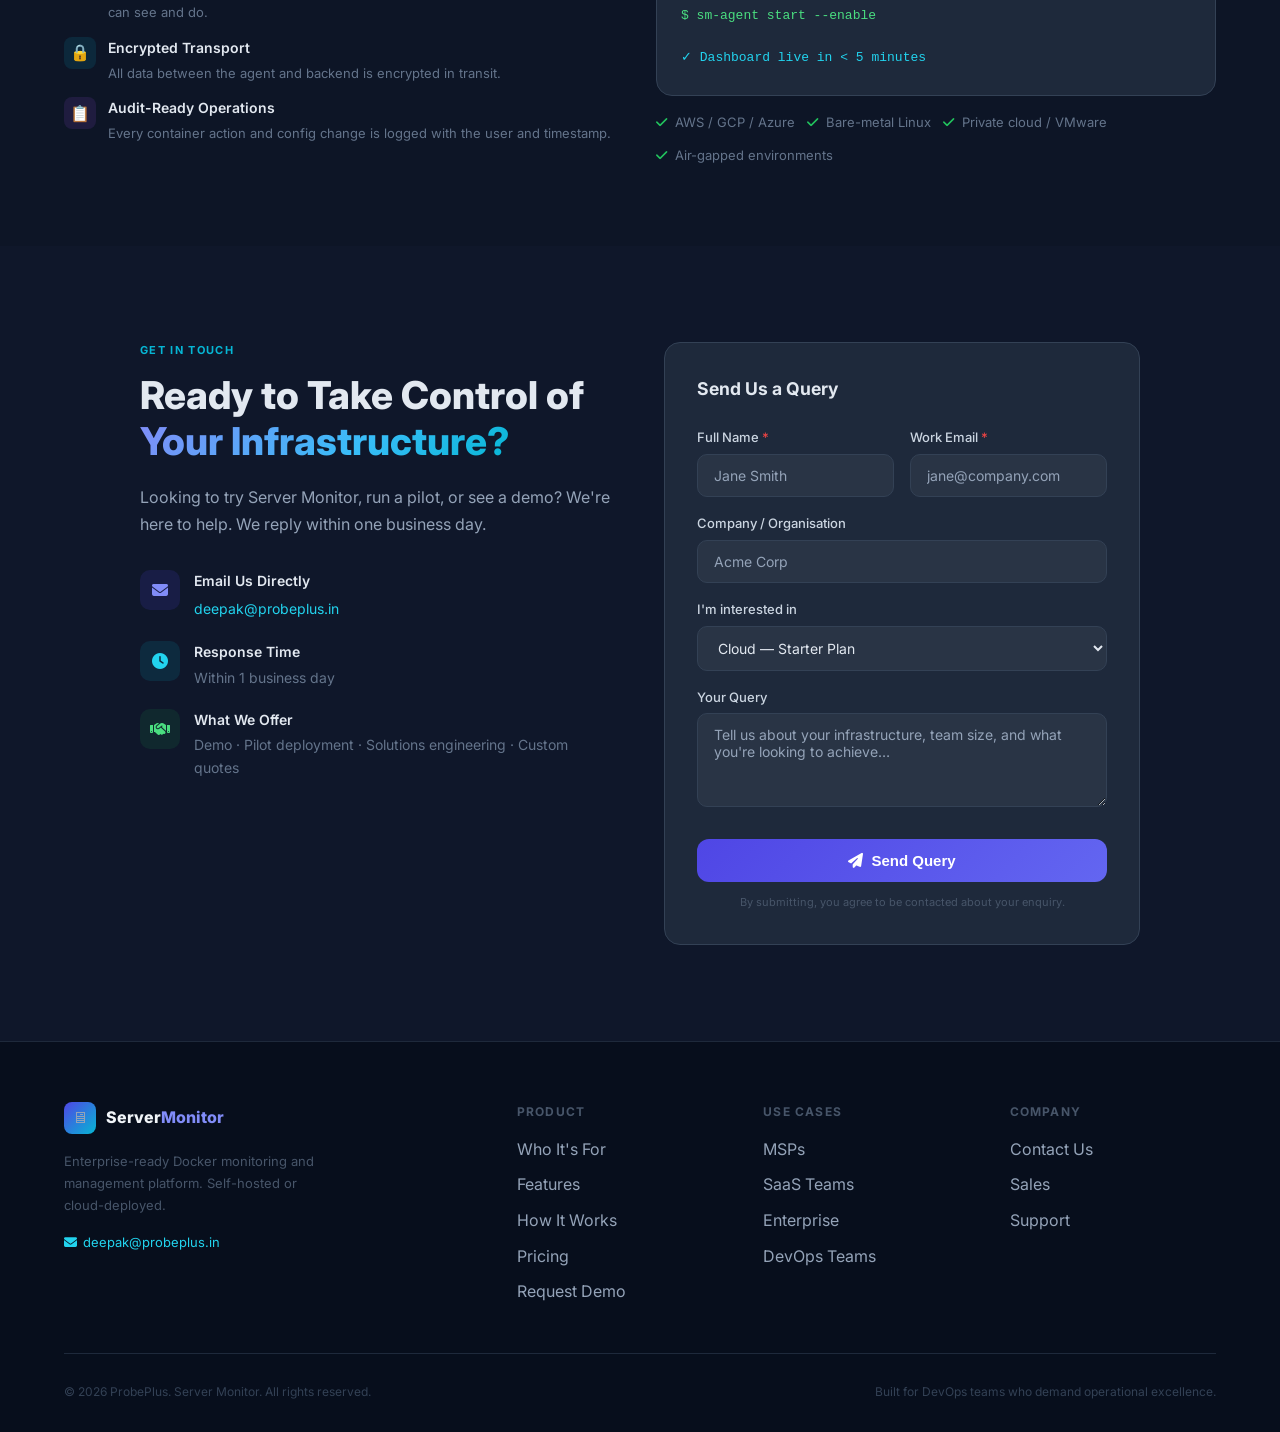
==== commit c7966cba: "simplify all descriptive text to short, clear sentences across the page Agent-Logs-Url: https://gith" ====
--- a/index.html
+++ b/index.html
@@ -145,8 +145,8 @@
     </h1>
 
     <p class="fade-up" style="font-size:clamp(1rem,2vw,1.2rem);color:#94a3b8;max-width:620px;margin:0 auto 40px;">
-      Monitor containers, track services, stream logs, and respond to incidents in real time —
-      with secure role-based control across all your environments.
+      Monitor containers. Stream logs. Respond to incidents — in real time.<br/>
+      Role-based access keeps every environment secure.
     </p>
 
     <div class="fade-up flex justify-center gap-4" style="flex-wrap:wrap;">
@@ -244,7 +244,7 @@
       <div class="card p-8 fade-up">
         <div style="font-size:36px;margin-bottom:16px;">🏢</div>
         <h3 style="font-weight:700;margin-bottom:12px;font-size:1.1rem;">Managed Service Providers (MSPs)</h3>
-        <p class="card-desc" style="color:#94a3b8;font-size:14px;line-height:1.7;margin-bottom:16px;">Manage multiple client environments from one pane of glass. Offer proactive uptime SLAs backed by real alerting. Differentiate your services with enterprise-grade Docker visibility that clients can verify themselves.</p>
+        <p class="card-desc" style="color:#94a3b8;font-size:14px;line-height:1.7;margin-bottom:16px;">Manage all client environments from one place. Back your uptime promises with real-time alerts. Give clients Docker visibility they can check themselves.</p>
         <ul style="list-style:none;display:flex;flex-direction:column;gap:8px;">
           <li style="font-size:13px;color:#cbd5e1;display:flex;gap:8px;align-items:flex-start;"><span style="color:#22c55e;margin-top:2px;">✓</span> Multi-tenant environment isolation</li>
           <li style="font-size:13px;color:#cbd5e1;display:flex;gap:8px;align-items:flex-start;"><span style="color:#22c55e;margin-top:2px;">✓</span> Client-specific dashboards via RBAC</li>
@@ -255,7 +255,7 @@
       <div class="card p-8 fade-up">
         <div style="font-size:36px;margin-bottom:16px;">🚀</div>
         <h3 style="font-weight:700;margin-bottom:12px;font-size:1.1rem;">SaaS & Product Engineering Teams</h3>
-        <p class="card-desc" style="color:#94a3b8;font-size:14px;line-height:1.7;margin-bottom:16px;">Keep your containerized product running with confidence. Ship faster knowing your engineers have instant visibility into production. Reduce on-call fatigue with proactive alerts instead of reactive incidents.</p>
+        <p class="card-desc" style="color:#94a3b8;font-size:14px;line-height:1.7;margin-bottom:16px;">Keep your product running without surprises. Engineers get instant production visibility. Proactive alerts mean fewer late-night incidents.</p>
         <ul style="list-style:none;display:flex;flex-direction:column;gap:8px;">
           <li style="font-size:13px;color:#cbd5e1;display:flex;gap:8px;align-items:flex-start;"><span style="color:#22c55e;margin-top:2px;">✓</span> Real-time container and service health</li>
           <li style="font-size:13px;color:#cbd5e1;display:flex;gap:8px;align-items:flex-start;"><span style="color:#22c55e;margin-top:2px;">✓</span> Log streaming for fast incident diagnosis</li>
@@ -266,7 +266,7 @@
       <div class="card p-8 fade-up">
         <div style="font-size:36px;margin-bottom:16px;">🏗️</div>
         <h3 style="font-weight:700;margin-bottom:12px;font-size:1.1rem;">Enterprise & Hybrid Infrastructure Teams</h3>
-        <p class="card-desc" style="color:#94a3b8;font-size:14px;line-height:1.7;margin-bottom:16px;">Bring order to complex hybrid infrastructure spanning cloud VMs and on-premises servers. Governance requirements are met through RBAC, audit-ready access controls, and permission-gated operations.</p>
+        <p class="card-desc" style="color:#94a3b8;font-size:14px;line-height:1.7;margin-bottom:16px;">Manage cloud and on-premises servers from one place. Meet governance needs with RBAC, audit logs, and controlled access.</p>
         <ul style="list-style:none;display:flex;flex-direction:column;gap:8px;">
           <li style="font-size:13px;color:#cbd5e1;display:flex;gap:8px;align-items:flex-start;"><span style="color:#22c55e;margin-top:2px;">✓</span> Self-hosted for data sovereignty</li>
           <li style="font-size:13px;color:#cbd5e1;display:flex;gap:8px;align-items:flex-start;"><span style="color:#22c55e;margin-top:2px;">✓</span> Role-based governance across teams</li>
@@ -277,7 +277,7 @@
       <div class="card p-8 fade-up">
         <div style="font-size:36px;margin-bottom:16px;">🔧</div>
         <h3 style="font-weight:700;margin-bottom:12px;font-size:1.1rem;">DevOps & Platform Engineering Teams</h3>
-        <p class="card-desc" style="color:#94a3b8;font-size:14px;line-height:1.7;margin-bottom:16px;">Replace fragmented tools (Grafana + Kibana + SSH + Ansible + Slack) with one unified platform. Spend less time maintaining monitoring infrastructure and more time building platform improvements.</p>
+        <p class="card-desc" style="color:#94a3b8;font-size:14px;line-height:1.7;margin-bottom:16px;">Replace Grafana, Kibana, SSH, Ansible, and Slack with one tool. Spend less time on monitoring setup — more time building.</p>
         <ul style="list-style:none;display:flex;flex-direction:column;gap:8px;">
           <li style="font-size:13px;color:#cbd5e1;display:flex;gap:8px;align-items:flex-start;"><span style="color:#22c55e;margin-top:2px;">✓</span> Eliminate tool sprawl</li>
           <li style="font-size:13px;color:#cbd5e1;display:flex;gap:8px;align-items:flex-start;"><span style="color:#22c55e;margin-top:2px;">✓</span> One platform: observe, operate, alert</li>
@@ -299,7 +299,7 @@
         Everything Your Team Needs to <span class="gradient-text">Run Docker at Scale</span>
       </h2>
       <p style="color:#94a3b8;max-width:560px;margin:0 auto;">
-        Deeply integrated capability areas — from real-time container operations to certificate monitoring — designed for complete infrastructure observability.
+        All features work together — from container monitoring to certificate alerts — giving you full visibility of your infrastructure.
       </p>
     </div>
 
@@ -312,7 +312,7 @@
           <i class="fa fa-globe" style="color:#818cf8;"></i>
         </div>
         <h3 style="font-weight:700;margin-bottom:8px;font-size:1rem;">Multi-Environment Management</h3>
-        <p class="card-desc" style="color:#94a3b8;font-size:14px;line-height:1.65;">Register and centrally monitor multiple remote Docker hosts. Track agent connectivity, host health status, and environment availability from a single dashboard — no more jumping between terminals.</p>
+        <p class="card-desc" style="color:#94a3b8;font-size:14px;line-height:1.65;">Add your Docker hosts and monitor them all from one dashboard. Track agent status, host health, and availability — no terminal switching needed.</p>
         <div style="margin-top:16px;display:flex;flex-wrap:wrap;gap:6px;">
           <span style="background:rgba(79,70,229,0.12);color:#a5b4fc;padding:3px 10px;border-radius:999px;font-size:11px;font-weight:600;">Multi-host</span>
           <span style="background:rgba(79,70,229,0.12);color:#a5b4fc;padding:3px 10px;border-radius:999px;font-size:11px;font-weight:600;">Agent health</span>
@@ -326,7 +326,7 @@
           <i class="fa fa-cubes" style="color:#22d3ee;"></i>
         </div>
         <h3 style="font-weight:700;margin-bottom:8px;font-size:1rem;">Real-Time Container Operations</h3>
-        <p class="card-desc" style="color:#94a3b8;font-size:14px;line-height:1.65;">Start, stop, restart, kill, pause, resume, and remove containers remotely with a single click. View live CPU, memory, and I/O stats per container — no CLI knowledge required.</p>
+        <p class="card-desc" style="color:#94a3b8;font-size:14px;line-height:1.65;">Start, stop, restart, or remove containers with one click. See live CPU, memory, and I/O stats per container — no command line needed.</p>
         <div style="margin-top:16px;display:flex;flex-wrap:wrap;gap:6px;">
           <span style="background:rgba(6,182,212,0.1);color:#67e8f9;padding:3px 10px;border-radius:999px;font-size:11px;font-weight:600;">Remote control</span>
           <span style="background:rgba(6,182,212,0.1);color:#67e8f9;padding:3px 10px;border-radius:999px;font-size:11px;font-weight:600;">Live stats</span>
@@ -340,7 +340,7 @@
           <i class="fa fa-file-lines" style="color:#fbbf24;"></i>
         </div>
         <h3 style="font-weight:700;margin-bottom:8px;font-size:1rem;">Advanced Log Intelligence</h3>
-        <p class="card-desc" style="color:#94a3b8;font-size:14px;line-height:1.65;">Stream live logs in real time. Tail logs, apply time-range filters, copy snippets, and export full log sets for forensic incident analysis — all from the browser.</p>
+        <p class="card-desc" style="color:#94a3b8;font-size:14px;line-height:1.65;">Stream live container logs in your browser. Filter by time, copy snippets, or export full logs for incident analysis.</p>
         <div style="margin-top:16px;display:flex;flex-wrap:wrap;gap:6px;">
           <span style="background:rgba(251,191,36,0.1);color:#fde68a;padding:3px 10px;border-radius:999px;font-size:11px;font-weight:600;">Live streaming</span>
           <span style="background:rgba(251,191,36,0.1);color:#fde68a;padding:3px 10px;border-radius:999px;font-size:11px;font-weight:600;">Time-range filter</span>
@@ -354,7 +354,7 @@
           <i class="fa fa-chart-line" style="color:#4ade80;"></i>
         </div>
         <h3 style="font-weight:700;margin-bottom:8px;font-size:1rem;">Metrics & Performance Visibility</h3>
-        <p class="card-desc" style="color:#94a3b8;font-size:14px;line-height:1.65;">Historical charts for both host and container metrics. Select custom time ranges for trend analysis, capacity planning, and SLA reporting. Optimised for fast query performance at scale.</p>
+        <p class="card-desc" style="color:#94a3b8;font-size:14px;line-height:1.65;">View historical charts for hosts and containers. Pick custom time ranges for trend analysis, capacity planning, or SLA reviews. Fast queries even at scale.</p>
         <div style="margin-top:16px;display:flex;flex-wrap:wrap;gap:6px;">
           <span style="background:rgba(34,197,94,0.1);color:#86efac;padding:3px 10px;border-radius:999px;font-size:11px;font-weight:600;">Historical charts</span>
           <span style="background:rgba(34,197,94,0.1);color:#86efac;padding:3px 10px;border-radius:999px;font-size:11px;font-weight:600;">Custom ranges</span>
@@ -368,7 +368,7 @@
           <i class="fa fa-bell" style="color:#f87171;"></i>
         </div>
         <h3 style="font-weight:700;margin-bottom:8px;font-size:1rem;">Alerting & Notifications</h3>
-        <p class="card-desc" style="color:#94a3b8;font-size:14px;line-height:1.65;">Threshold-based alerts for CPU, memory, and disk usage. Service health and TLS certificate expiry alerts. Email notifications for critical events — know before your users do.</p>
+        <p class="card-desc" style="color:#94a3b8;font-size:14px;line-height:1.65;">Get alerts when CPU, memory, or disk hits a threshold. Track service health and TLS certificate expiry. Email alerts keep you ahead of problems.</p>
         <div style="margin-top:16px;display:flex;flex-wrap:wrap;gap:6px;">
           <span style="background:rgba(239,68,68,0.1);color:#fca5a5;padding:3px 10px;border-radius:999px;font-size:11px;font-weight:600;">Threshold alerts</span>
           <span style="background:rgba(239,68,68,0.1);color:#fca5a5;padding:3px 10px;border-radius:999px;font-size:11px;font-weight:600;">Email integration</span>
@@ -382,7 +382,7 @@
           <i class="fa fa-certificate" style="color:#c084fc;"></i>
         </div>
         <h3 style="font-weight:700;margin-bottom:8px;font-size:1rem;">Service & Certificate Monitoring</h3>
-        <p class="card-desc" style="color:#94a3b8;font-size:14px;line-height:1.65;">Discover and track systemd services. Monitor TLS certificate validity with remaining-days countdown. Proactive alerts prevent the silent certificate expirations that cause unexpected outages.</p>
+        <p class="card-desc" style="color:#94a3b8;font-size:14px;line-height:1.65;">Track systemd services and TLS certificates. See how many days until each certificate expires. Get alerts before they cause an outage.</p>
         <div style="margin-top:16px;display:flex;flex-wrap:wrap;gap:6px;">
           <span style="background:rgba(168,85,247,0.1);color:#d8b4fe;padding:3px 10px;border-radius:999px;font-size:11px;font-weight:600;">Systemd discovery</span>
           <span style="background:rgba(168,85,247,0.1);color:#d8b4fe;padding:3px 10px;border-radius:999px;font-size:11px;font-weight:600;">TLS tracking</span>
@@ -396,7 +396,7 @@
           <i class="fa fa-shield-halved" style="color:#fbbf24;"></i>
         </div>
         <h3 style="font-weight:700;margin-bottom:8px;font-size:1rem;">Security & Access Control (RBAC)</h3>
-        <p class="card-desc" style="color:#94a3b8;font-size:14px;line-height:1.65;">JWT-based authentication with four role tiers: SuperAdmin, Admin, Operator, and Viewer. Fine-grained permission controls gate every UI action, preventing unauthorized operations at the framework level.</p>
+        <p class="card-desc" style="color:#94a3b8;font-size:14px;line-height:1.65;">Secure login with JWT. Four roles — SuperAdmin, Admin, Operator, and Viewer. Each role controls exactly what a user can see and do.</p>
         <div style="margin-top:16px;display:flex;flex-wrap:wrap;gap:6px;">
           <span style="background:rgba(245,158,11,0.1);color:#fde68a;padding:3px 10px;border-radius:999px;font-size:11px;font-weight:600;">JWT auth</span>
           <span style="background:rgba(245,158,11,0.1);color:#fde68a;padding:3px 10px;border-radius:999px;font-size:11px;font-weight:600;">4 role tiers</span>
@@ -410,7 +410,7 @@
           <i class="fa fa-sliders" style="color:#2dd4bf;"></i>
         </div>
         <h3 style="font-weight:700;margin-bottom:8px;font-size:1rem;">Agent Configuration & Control</h3>
-        <p class="card-desc" style="color:#94a3b8;font-size:14px;line-height:1.65;">Configure heartbeat intervals, refresh cadence, and monitoring thresholds per environment. Push configuration changes from backend to agent dynamically — no restarts required.</p>
+        <p class="card-desc" style="color:#94a3b8;font-size:14px;line-height:1.65;">Set heartbeat intervals, refresh rates, and alert thresholds per environment. Push config changes to agents instantly — no restarts needed.</p>
         <div style="margin-top:16px;display:flex;flex-wrap:wrap;gap:6px;">
           <span style="background:rgba(20,184,166,0.1);color:#99f6e4;padding:3px 10px;border-radius:999px;font-size:11px;font-weight:600;">Dynamic config</span>
           <span style="background:rgba(20,184,166,0.1);color:#99f6e4;padding:3px 10px;border-radius:999px;font-size:11px;font-weight:600;">Per-environment</span>
@@ -424,7 +424,7 @@
           <i class="fa fa-database" style="color:#818cf8;"></i>
         </div>
         <h3 style="font-weight:700;margin-bottom:8px;font-size:1rem;">Data Retention & Scalability</h3>
-        <p class="card-desc" style="color:#94a3b8;font-size:14px;line-height:1.65;">Configurable retention windows for logs and metrics. Built on enterprise-grade storage for scalable telemetry pipelines. Designed for growing infrastructure without architectural rewrites.</p>
+        <p class="card-desc" style="color:#94a3b8;font-size:14px;line-height:1.65;">Set how long logs and metrics are kept. Built on reliable storage that scales as your infrastructure grows. No rewrites needed.</p>
         <div style="margin-top:16px;display:flex;flex-wrap:wrap;gap:6px;">
           <span style="background:rgba(99,102,241,0.1);color:#c7d2fe;padding:3px 10px;border-radius:999px;font-size:11px;font-weight:600;">Configurable retention</span>
           <span style="background:rgba(99,102,241,0.1);color:#c7d2fe;padding:3px 10px;border-radius:999px;font-size:11px;font-weight:600;">Scalable storage</span>
@@ -448,8 +448,7 @@
         What Happens When You <span class="gradient-text-danger">Don't Monitor</span> Your Infrastructure?
       </h2>
       <p style="color:#94a3b8;max-width:580px;margin:0 auto;">
-        Every hour without centralized monitoring is an hour your team is flying blind.
-        The damage compounds silently until it can't be ignored.
+        Without centralized monitoring, problems build up quietly. By the time you notice, the damage is already done.
       </p>
     </div>
 
@@ -458,32 +457,32 @@
       <div class="pain-card fade-up">
         <div style="font-size:28px;margin-bottom:12px;">🔥</div>
         <h3 style="font-weight:700;color:#fca5a5;margin-bottom:8px;font-size:16px;">Production Outages Caught Too Late</h3>
-        <p style="color:#94a3b8;font-size:14px;line-height:1.6;">Without real-time container health data, a crashed service can go undetected for hours. Customers experience downtime before your on-call team is even paged.</p>
+        <p style="color:#94a3b8;font-size:14px;line-height:1.6;">A crashed container can go unnoticed for hours. Your customers feel the impact before your team is even alerted.</p>
       </div>
       <div class="pain-card fade-up">
         <div style="font-size:28px;margin-bottom:12px;">⏳</div>
         <h3 style="font-weight:700;color:#fca5a5;margin-bottom:8px;font-size:16px;">Hours Wasted on Manual Log Hunting</h3>
-        <p style="color:#94a3b8;font-size:14px;line-height:1.6;">SSH-ing into each server one by one, running <code style="background:rgba(255,255,255,0.06);padding:1px 6px;border-radius:4px;font-size:12px;">docker logs</code> manually, and correlating issues across hosts wastes engineering time that should go toward building.</p>
+        <p style="color:#94a3b8;font-size:14px;line-height:1.6;">SSH-ing into servers one by one and running <code style="background:rgba(255,255,255,0.06);padding:1px 6px;border-radius:4px;font-size:12px;">docker logs</code> manually wastes time. That time should go toward building, not debugging.</p>
       </div>
       <div class="pain-card fade-up">
         <div style="font-size:28px;margin-bottom:12px;">💸</div>
         <h3 style="font-weight:700;color:#fca5a5;margin-bottom:8px;font-size:16px;">Invisible Resource Waste</h3>
-        <p style="color:#94a3b8;font-size:14px;line-height:1.6;">Over-provisioned containers, runaway memory leaks, and zombie processes quietly drain cloud spend. Without CPU/memory visibility per container, cost optimization is impossible.</p>
+        <p style="color:#94a3b8;font-size:14px;line-height:1.6;">Oversized containers, memory leaks, and idle processes silently increase your cloud bill. You can't cut costs without seeing what's using resources.</p>
       </div>
       <div class="pain-card fade-up">
         <div style="font-size:28px;margin-bottom:12px;">🔓</div>
         <h3 style="font-weight:700;color:#fca5a5;margin-bottom:8px;font-size:16px;">Unauthorized Operations Go Unnoticed</h3>
-        <p style="color:#94a3b8;font-size:14px;line-height:1.6;">When any team member can SSH and run any Docker command, there's no audit trail. Accidental container removals and config changes become a liability in regulated environments.</p>
+        <p style="color:#94a3b8;font-size:14px;line-height:1.6;">Without access controls, anyone can change or delete containers. There's no record of who did what — a serious risk in regulated environments.</p>
       </div>
       <div class="pain-card fade-up">
         <div style="font-size:28px;margin-bottom:12px;">📉</div>
         <h3 style="font-weight:700;color:#fca5a5;margin-bottom:8px;font-size:16px;">Expired TLS Certificates Causing Outages</h3>
-        <p style="color:#94a3b8;font-size:14px;line-height:1.6;">SSL certificate expirations are entirely preventable — yet they still cause major outages. Without proactive tracking and alerting, you learn about them from angry customers.</p>
+        <p style="color:#94a3b8;font-size:14px;line-height:1.6;">Expired SSL certificates cause avoidable outages. Without alerts, you only find out when customers start complaining.</p>
       </div>
       <div class="pain-card fade-up">
         <div style="font-size:28px;margin-bottom:12px;">🧩</div>
         <h3 style="font-weight:700;color:#fca5a5;margin-bottom:8px;font-size:16px;">Tool Sprawl and Context Switching</h3>
-        <p style="color:#94a3b8;font-size:14px;line-height:1.6;">Using Grafana for metrics, Kibana for logs, Ansible for operations, and Slack for alerts creates a fragmented workflow. Each context switch costs your team 20+ minutes of focus.</p>
+        <p style="color:#94a3b8;font-size:14px;line-height:1.6;">Using separate tools for metrics, logs, operations, and alerts slows your team down. Every context switch breaks focus and wastes 20+ minutes.</p>
       </div>
     </div>
 
@@ -540,7 +539,7 @@
         How <span class="gradient-text">Server Monitor</span> Works
       </h2>
       <p style="color:#94a3b8;max-width:520px;margin:0 auto;">
-        Five simple steps connect your remote hosts to a powerful central dashboard — no complex configuration required.
+        Connect your remote hosts to one central dashboard in five steps — no complex setup needed.
       </p>
     </div>
 
@@ -565,31 +564,31 @@
       <div class="step-item fade-up" style="position:relative;text-align:center;padding:24px 20px;">
         <div style="width:52px;height:52px;border-radius:50%;background:linear-gradient(135deg,#4f46e5,#6366f1);display:flex;align-items:center;justify-content:center;margin:0 auto 16px;font-weight:800;font-size:18px;color:#fff;z-index:2;position:relative;">1</div>
         <h4 style="font-weight:700;margin-bottom:8px;font-size:15px;">Deploy Agent</h4>
-        <p style="color:#94a3b8;font-size:13px;line-height:1.6;">Install the lightweight monitoring agent on each host with a single command. Starts in minutes.</p>
+        <p style="color:#94a3b8;font-size:13px;line-height:1.6;">Run one command to install the monitoring agent on your host. Done in minutes.</p>
       </div>
 
       <div class="step-item fade-up" style="position:relative;text-align:center;padding:24px 20px;">
         <div style="width:52px;height:52px;border-radius:50%;background:linear-gradient(135deg,#0ea5e9,#06b6d4);display:flex;align-items:center;justify-content:center;margin:0 auto 16px;font-weight:800;font-size:18px;color:#fff;z-index:2;position:relative;">2</div>
         <h4 style="font-weight:700;margin-bottom:8px;font-size:15px;">Connect to Platform</h4>
-        <p style="color:#94a3b8;font-size:13px;line-height:1.6;">Agent securely connects to the platform, authenticates, and begins streaming telemetry.</p>
+        <p style="color:#94a3b8;font-size:13px;line-height:1.6;">The agent connects securely, authenticates, and starts sending data.</p>
       </div>
 
       <div class="step-item fade-up" style="position:relative;text-align:center;padding:24px 20px;">
         <div style="width:52px;height:52px;border-radius:50%;background:linear-gradient(135deg,#d946ef,#a855f7);display:flex;align-items:center;justify-content:center;margin:0 auto 16px;font-weight:800;font-size:18px;color:#fff;z-index:2;position:relative;">3</div>
         <h4 style="font-weight:700;margin-bottom:8px;font-size:15px;">Data Stored</h4>
-        <p style="color:#94a3b8;font-size:13px;line-height:1.6;">Metrics, logs, events and container state are securely stored with configurable retention windows.</p>
+        <p style="color:#94a3b8;font-size:13px;line-height:1.6;">Metrics, logs, and container state are stored securely. You control how long data is kept.</p>
       </div>
 
       <div class="step-item fade-up" style="position:relative;text-align:center;padding:24px 20px;">
         <div style="width:52px;height:52px;border-radius:50%;background:linear-gradient(135deg,#f59e0b,#ef4444);display:flex;align-items:center;justify-content:center;margin:0 auto 16px;font-weight:800;font-size:18px;color:#fff;z-index:2;position:relative;">4</div>
         <h4 style="font-weight:700;margin-bottom:8px;font-size:15px;">Alerts Triggered</h4>
-        <p style="color:#94a3b8;font-size:13px;line-height:1.6;">Threshold and health-check rules evaluate incoming telemetry and fire email alerts when conditions are met.</p>
+        <p style="color:#94a3b8;font-size:13px;line-height:1.6;">Alert rules check incoming data. When a threshold is hit, an email alert is sent.</p>
       </div>
 
       <div class="step-item fade-up" style="position:relative;text-align:center;padding:24px 20px;">
         <div style="width:52px;height:52px;border-radius:50%;background:linear-gradient(135deg,#22c55e,#16a34a);display:flex;align-items:center;justify-content:center;margin:0 auto 16px;font-weight:800;font-size:18px;color:#fff;z-index:2;position:relative;">5</div>
         <h4 style="font-weight:700;margin-bottom:8px;font-size:15px;">Operate from Dashboard</h4>
-        <p style="color:#94a3b8;font-size:13px;line-height:1.6;">Your team takes action — restart containers, stream logs, adjust config — all from the central dashboard. RBAC ensures only authorized actions proceed.</p>
+        <p style="color:#94a3b8;font-size:13px;line-height:1.6;">Your team restarts containers, streams logs, and updates config — all from one dashboard. RBAC ensures only the right people can act.</p>
       </div>
     </div>
 
@@ -600,22 +599,22 @@
         <div style="text-align:center;padding:16px;">
           <div style="width:52px;height:52px;border-radius:14px;background:rgba(79,70,229,0.15);display:flex;align-items:center;justify-content:center;margin:0 auto 12px;font-size:22px;">🔐</div>
           <div style="font-size:14px;font-weight:700;color:#e2e8f0;margin-bottom:6px;">Enterprise Security</div>
-          <div style="font-size:13px;color:#64748b;line-height:1.5;">JWT auth, four-tier RBAC, and encrypted transport protect every layer of your infrastructure.</div>
+          <div style="font-size:13px;color:#64748b;line-height:1.5;">JWT login, four role levels, and encrypted data transfer keep your infrastructure safe.</div>
         </div>
         <div style="text-align:center;padding:16px;">
           <div style="width:52px;height:52px;border-radius:14px;background:rgba(6,182,212,0.12);display:flex;align-items:center;justify-content:center;margin:0 auto 12px;font-size:22px;">⚡</div>
           <div style="font-size:14px;font-weight:700;color:#e2e8f0;margin-bottom:6px;">Real-Time Visibility</div>
-          <div style="font-size:13px;color:#64748b;line-height:1.5;">Live container stats, log streaming, and instant alerts so your team reacts before users notice.</div>
+          <div style="font-size:13px;color:#64748b;line-height:1.5;">See live stats, stream logs, and get instant alerts — act before users are affected.</div>
         </div>
         <div style="text-align:center;padding:16px;">
           <div style="width:52px;height:52px;border-radius:14px;background:rgba(34,197,94,0.12);display:flex;align-items:center;justify-content:center;margin:0 auto 12px;font-size:22px;">🚀</div>
           <div style="font-size:14px;font-weight:700;color:#e2e8f0;margin-bottom:6px;">Effortless Setup</div>
-          <div style="font-size:13px;color:#64748b;line-height:1.5;">Deploy in under 5 minutes. No complex configuration — your dashboard is live almost immediately.</div>
+          <div style="font-size:13px;color:#64748b;line-height:1.5;">Set up in under 5 minutes. No complex config — your dashboard is ready right away.</div>
         </div>
         <div style="text-align:center;padding:16px;">
           <div style="width:52px;height:52px;border-radius:14px;background:rgba(168,85,247,0.12);display:flex;align-items:center;justify-content:center;margin:0 auto 12px;font-size:22px;">🌐</div>
           <div style="font-size:14px;font-weight:700;color:#e2e8f0;margin-bottom:6px;">One Unified Platform</div>
-          <div style="font-size:13px;color:#64748b;line-height:1.5;">Replace tool sprawl with a single dashboard covering monitoring, operations, alerting, and governance.</div>
+          <div style="font-size:13px;color:#64748b;line-height:1.5;">One dashboard for monitoring, operations, alerts, and access control. No more tool switching.</div>
         </div>
       </div>
     </div>
@@ -635,8 +634,7 @@
         Simple, Scalable Pricing for <span class="gradient-text">Every Team</span>
       </h2>
       <p style="color:#94a3b8;max-width:520px;margin:0 auto 28px;">
-        Available as a managed cloud SaaS or a self-hosted on-premises deployment.
-        Both options support your current infrastructure and grow with your team.
+        Choose managed cloud SaaS or self-hosted on-premises. Both options scale with your team and fit your current setup.
       </p>
 
       <!-- Deployment tab -->
@@ -741,7 +739,7 @@
 
       <!-- Cloud comparison note -->
       <div class="text-center mt-8">
-        <p style="font-size:13px;color:#475569;">All Cloud plans include automatic upgrades, managed infrastructure, and 14-day free trial. No credit card required to start.</p>
+        <p style="font-size:13px;color:#475569;">All cloud plans include auto-upgrades, managed hosting, and a 14-day free trial. No credit card needed.</p>
       </div>
 
     </div><!-- /pricing-cloud -->
@@ -857,7 +855,7 @@
       </div>
 
       <div class="text-center mt-6">
-        <p style="font-size:13px;color:#475569;">On-premises licences are perpetual annual subscriptions. Renewal discounts apply from year 2 onwards. Supports both private cloud VMs and bare-metal servers.</p>
+        <p style="font-size:13px;color:#475569;">Annual licence, renewed each year. Renewal discounts start from year 2. Works on private cloud VMs and bare-metal servers.</p>
       </div>
 
     </div><!-- /pricing-onprem -->
@@ -932,35 +930,35 @@
           Enterprise-Grade Security<br/><span class="gradient-text">Built In, Not Bolted On</span>
         </h2>
         <p style="color:#94a3b8;line-height:1.7;margin-bottom:24px;">
-          Every action in Server Monitor is controlled by a layered security model. From JWT-based session authentication to granular per-action permission gates, your infrastructure is protected at every layer.
+          Every action in Server Monitor goes through a security check. JWT login, per-action permissions, and role-based access protect your infrastructure at every level.
         </p>
         <ul style="list-style:none;display:flex;flex-direction:column;gap:14px;">
           <li style="display:flex;gap:12px;align-items:flex-start;">
             <div style="width:32px;height:32px;border-radius:8px;background:rgba(79,70,229,0.15);display:flex;align-items:center;justify-content:center;flex-shrink:0;">🔐</div>
             <div>
               <div style="font-weight:600;font-size:14px;margin-bottom:3px;">JWT Authentication</div>
-              <div style="font-size:13px;color:#64748b;">Stateless, secure token-based authentication for all API and dashboard sessions.</div>
+              <div style="font-size:13px;color:#64748b;">Secure, token-based login for all API and dashboard access.</div>
             </div>
           </li>
           <li style="display:flex;gap:12px;align-items:flex-start;">
             <div style="width:32px;height:32px;border-radius:8px;background:rgba(34,197,94,0.12);display:flex;align-items:center;justify-content:center;flex-shrink:0;">👥</div>
             <div>
               <div style="font-weight:600;font-size:14px;margin-bottom:3px;">Four-Tier RBAC</div>
-              <div style="font-size:13px;color:#64748b;">SuperAdmin → Admin → Operator → Viewer. Permission-gated UI elements prevent unauthorised actions.</div>
+              <div style="font-size:13px;color:#64748b;">Four roles: SuperAdmin, Admin, Operator, and Viewer. Each role limits what users can see and do.</div>
             </div>
           </li>
           <li style="display:flex;gap:12px;align-items:flex-start;">
             <div style="width:32px;height:32px;border-radius:8px;background:rgba(6,182,212,0.12);display:flex;align-items:center;justify-content:center;flex-shrink:0;">🔒</div>
             <div>
               <div style="font-weight:600;font-size:14px;margin-bottom:3px;">Encrypted Transport</div>
-              <div style="font-size:13px;color:#64748b;">All telemetry between agent and backend travels over TLS-encrypted connections.</div>
+              <div style="font-size:13px;color:#64748b;">All data between the agent and backend is encrypted in transit.</div>
             </div>
           </li>
           <li style="display:flex;gap:12px;align-items:flex-start;">
             <div style="width:32px;height:32px;border-radius:8px;background:rgba(168,85,247,0.12);display:flex;align-items:center;justify-content:center;flex-shrink:0;">📋</div>
             <div>
               <div style="font-weight:600;font-size:14px;margin-bottom:3px;">Audit-Ready Operations</div>
-              <div style="font-size:13px;color:#64748b;">All container operations and config changes are traceable to specific users and timestamps.</div>
+              <div style="font-size:13px;color:#64748b;">Every container action and config change is logged with the user and timestamp.</div>
             </div>
           </li>
         </ul>
@@ -972,7 +970,7 @@
           Deploy in Minutes,<br/><span class="gradient-text">Scale Without Limits</span>
         </h2>
         <p style="color:#94a3b8;line-height:1.7;margin-bottom:24px;">
-          The backend deploys with a single command on any Linux host. The lightweight monitoring agent installs via a simple script — cloud VM, bare-metal, or private cloud.
+          Deploy the backend on any Linux host with one command. Install the agent with a simple script — works on cloud VMs, bare-metal, or private cloud.
         </p>
         <div class="card p-6" style="font-family:'Courier New',monospace;font-size:13px;color:#4ade80;line-height:2;">
           <div style="color:#475569;margin-bottom:8px;"># Step 1 — Deploy the backend (one command)</div>
@@ -1016,7 +1014,7 @@
           Ready to Take Control of<br/><span class="gradient-text">Your Infrastructure?</span>
         </h2>
         <p style="color:#94a3b8;line-height:1.7;margin-bottom:32px;">
-          Whether you're evaluating Server Monitor for your team, need a pilot deployment, or want a full demo — we're ready to help. Reach out and our team will respond within one business day.
+          Looking to try Server Monitor, run a pilot, or see a demo? We're here to help. We reply within one business day.
         </p>
 
         <div style="display:flex;flex-direction:column;gap:20px;">
@@ -1090,7 +1088,7 @@
             <i class="fa fa-paper-plane"></i> Send Query
           </button>
           <p style="font-size:11px;color:#475569;text-align:center;margin-top:12px;">
-            By submitting this form you agree to be contacted by the Server Monitor team regarding your enquiry.
+            By submitting, you agree to be contacted about your enquiry.
           </p>
         </form>
       </div>
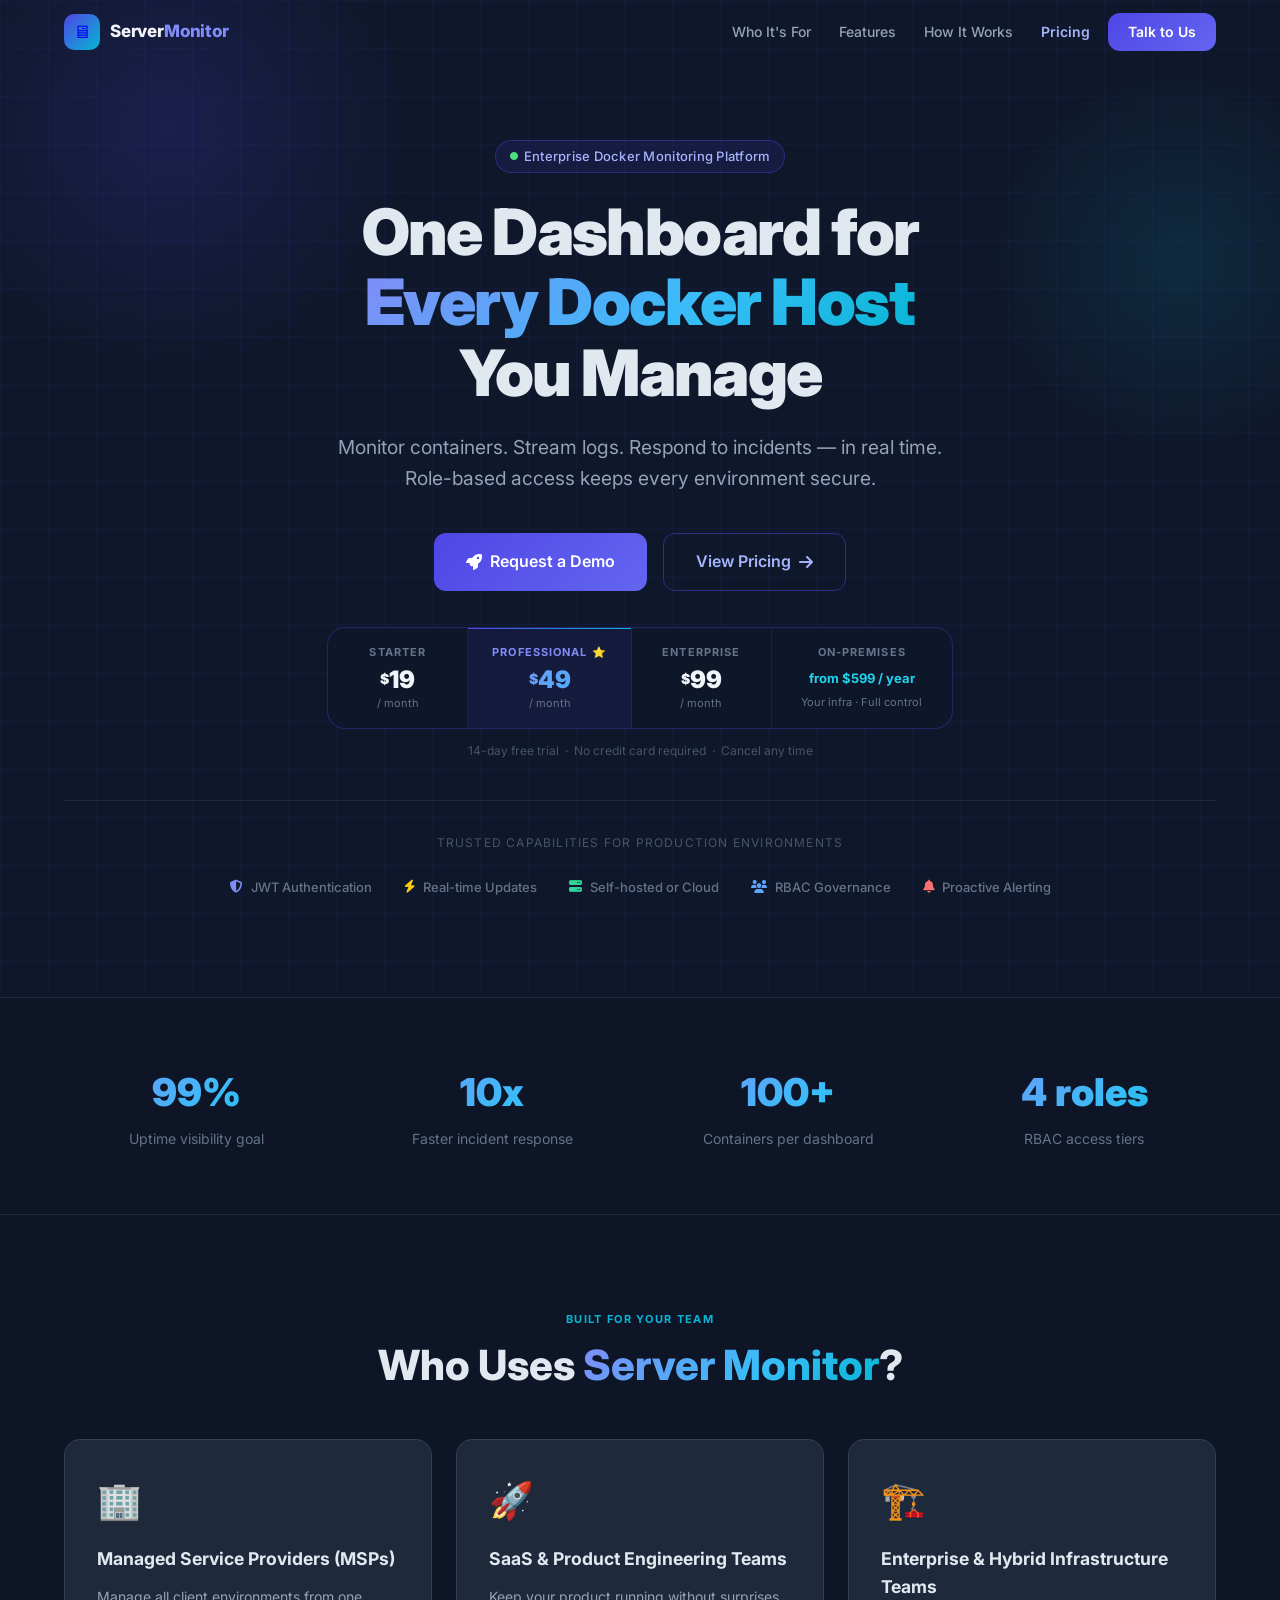
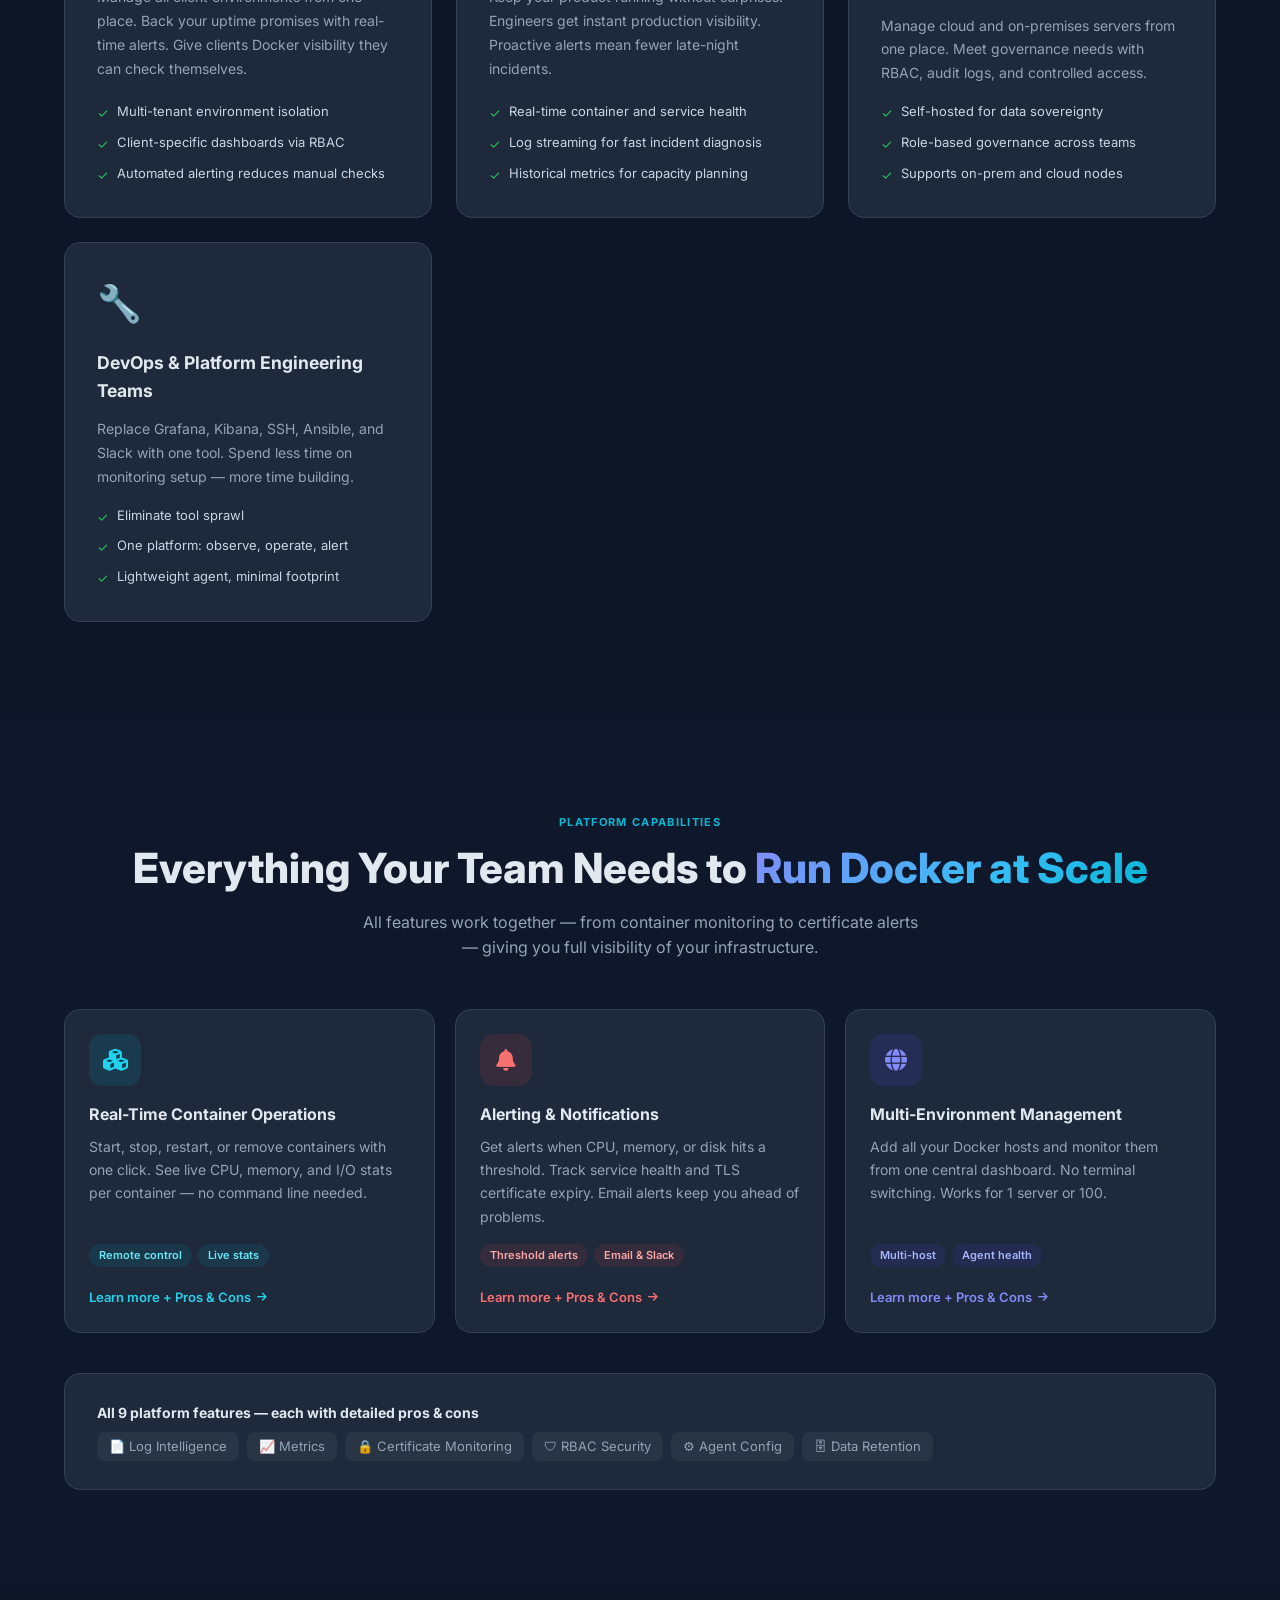
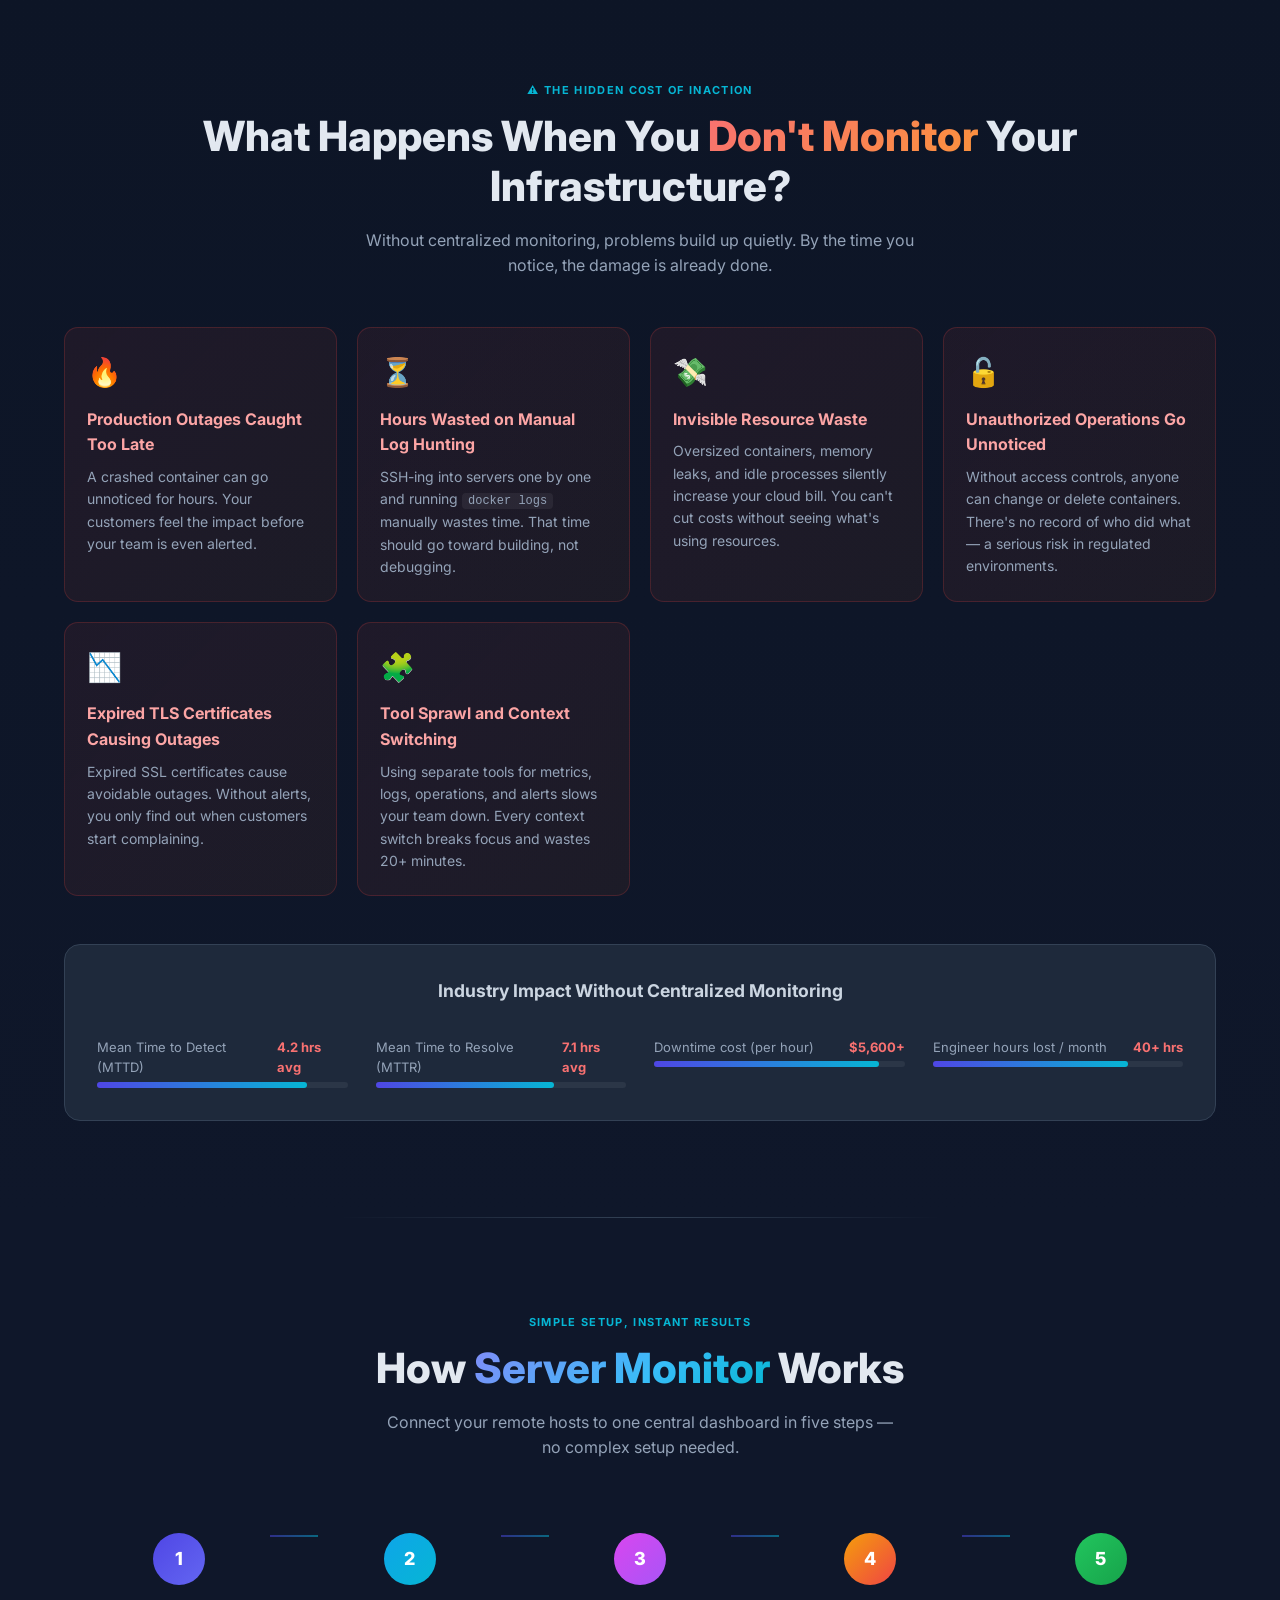
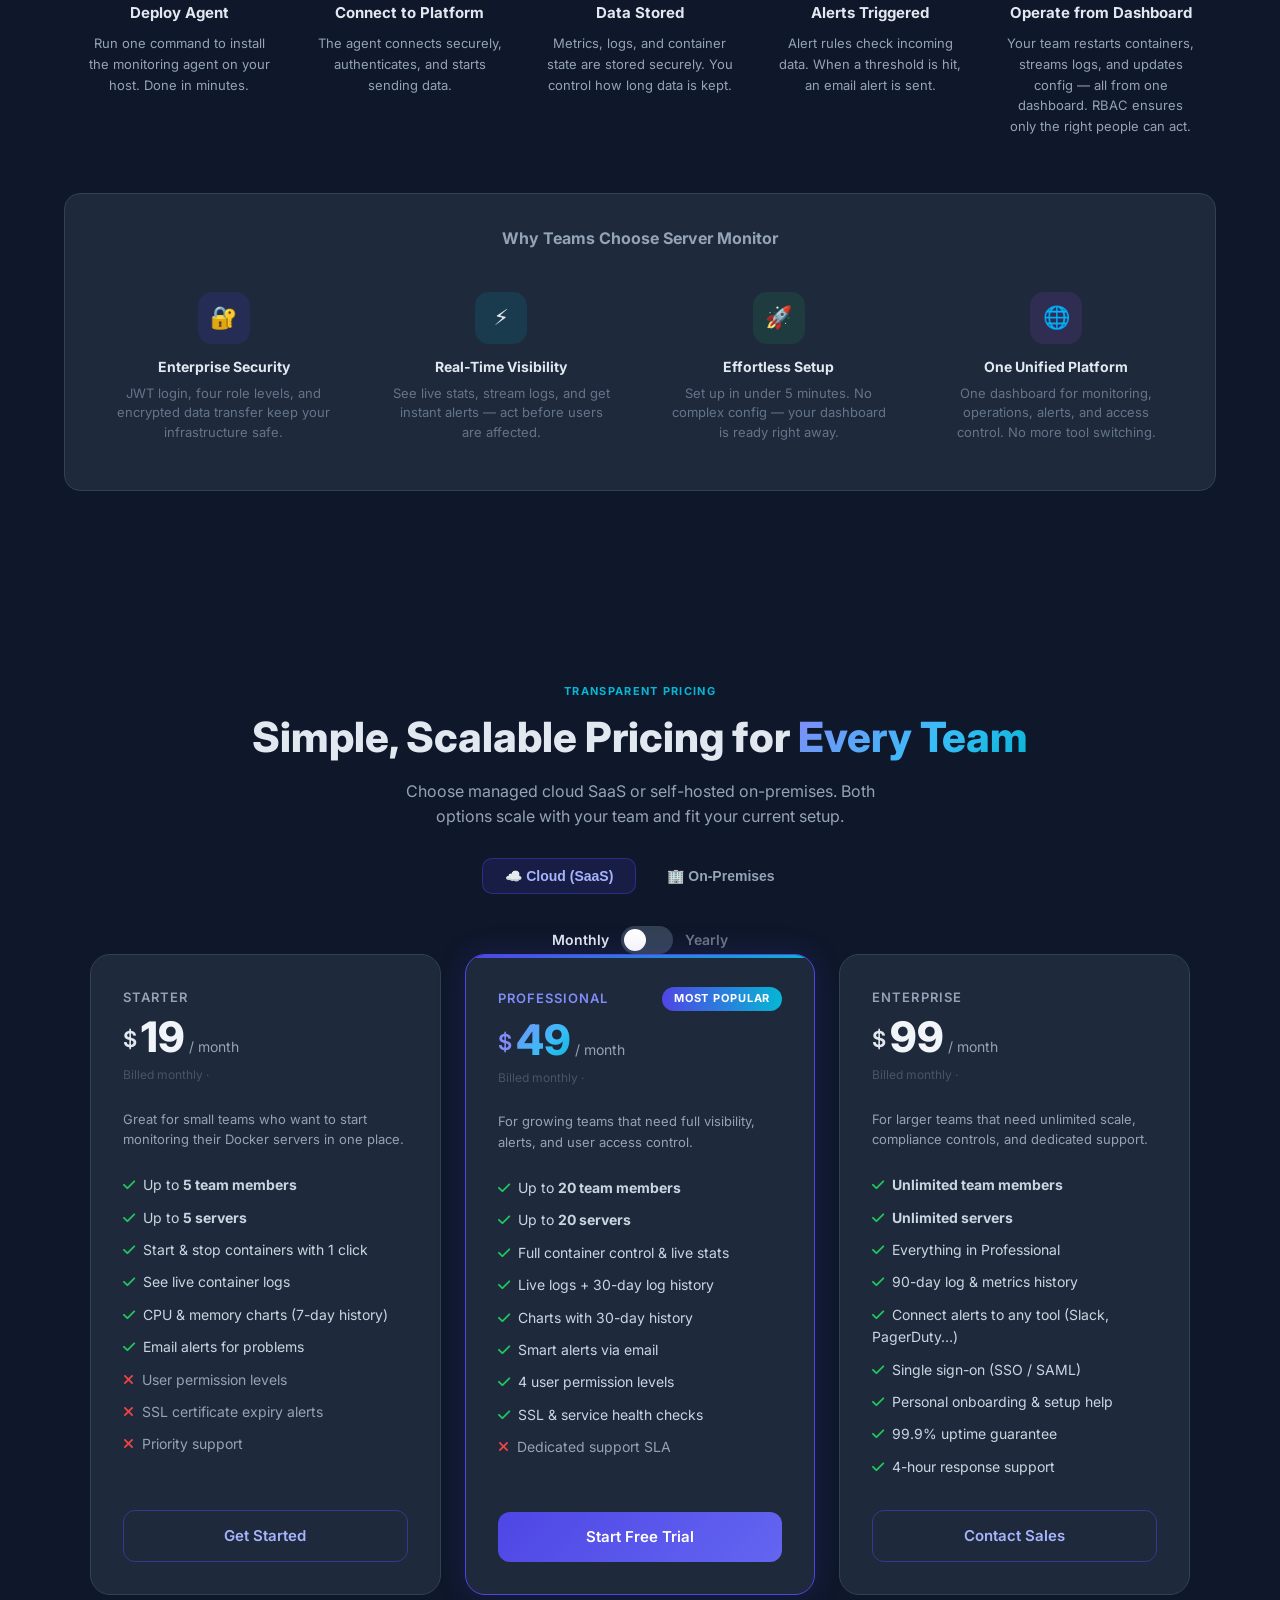
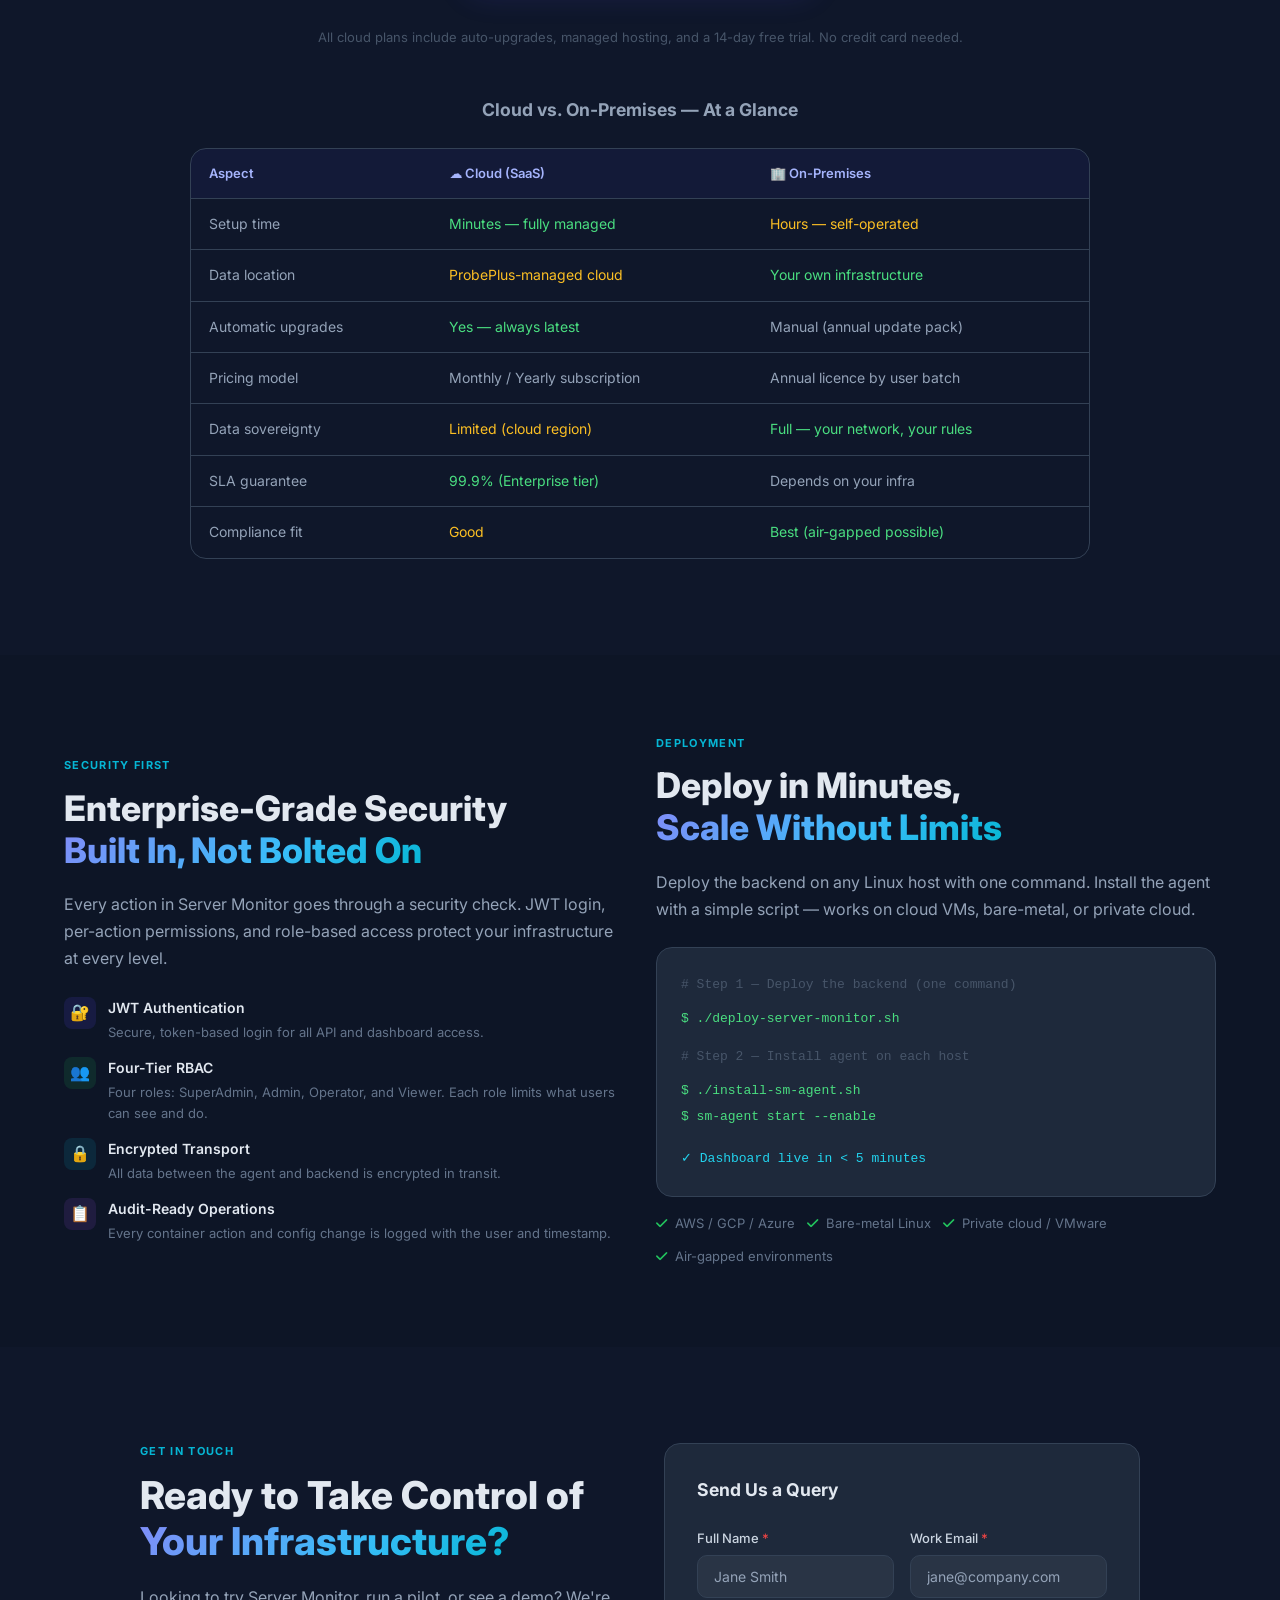
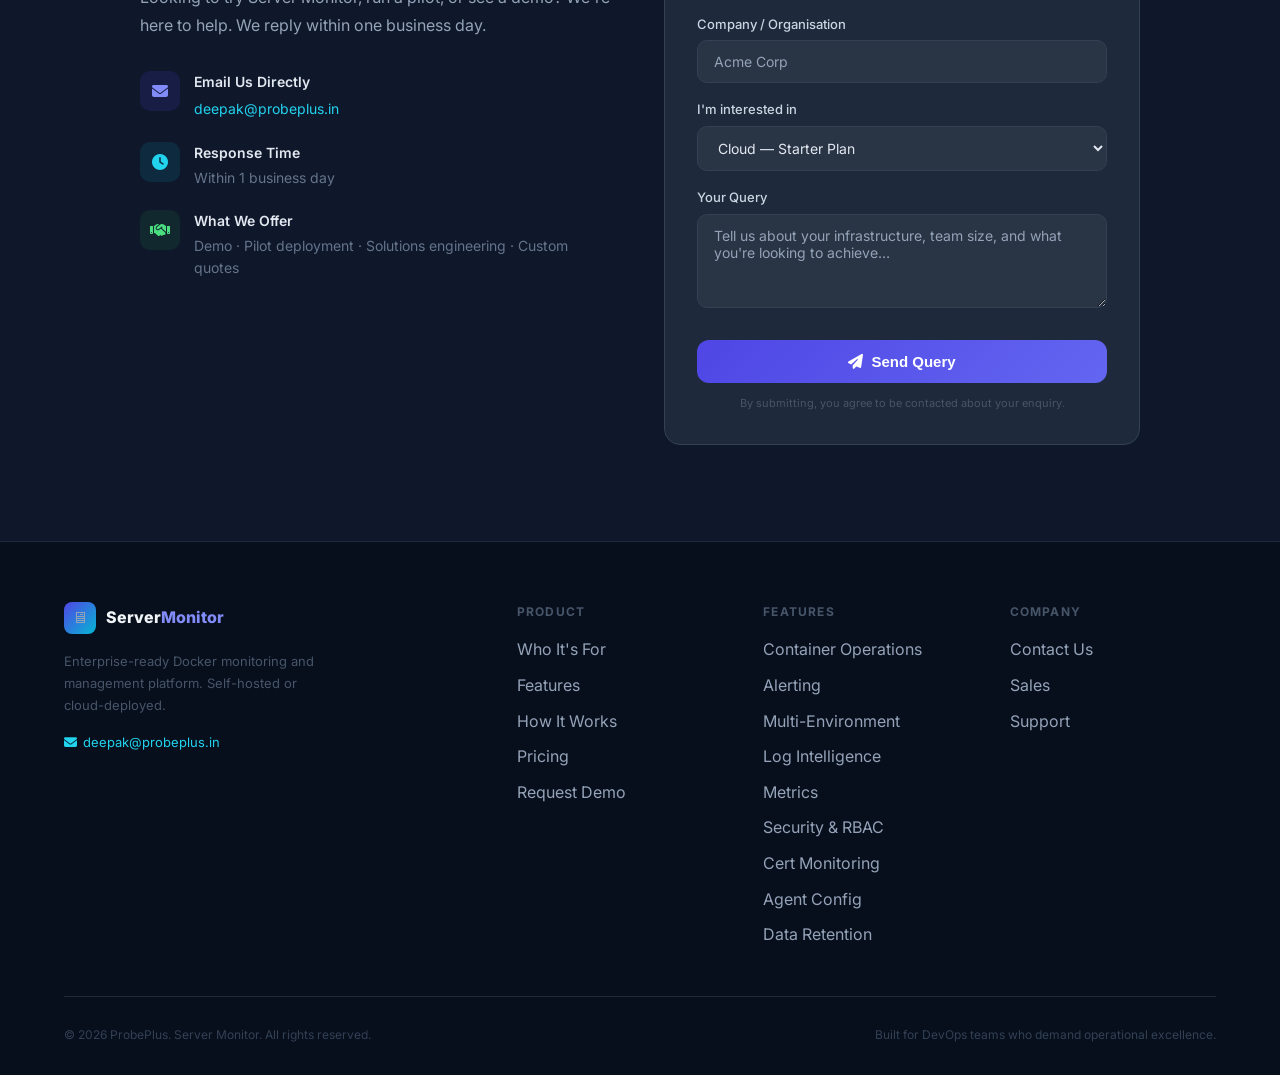
==== commit a6c44d55: "CRO improvements: pricing strip in hero, simplified feature section, 9 individual feature pages with" ====
--- a/index.html
+++ b/index.html
@@ -92,7 +92,7 @@
         <a href="#usecases"   style="color:#94a3b8;font-size:14px;font-weight:500;text-decoration:none;padding:6px 10px;border-radius:8px;transition:color .2s;" onmouseover="this.style.color='#a5b4fc'" onmouseout="this.style.color='#94a3b8'">Who It's For</a>
         <a href="#features"   style="color:#94a3b8;font-size:14px;font-weight:500;text-decoration:none;padding:6px 10px;border-radius:8px;transition:color .2s;" onmouseover="this.style.color='#a5b4fc'" onmouseout="this.style.color='#94a3b8'">Features</a>
         <a href="#how"        style="color:#94a3b8;font-size:14px;font-weight:500;text-decoration:none;padding:6px 10px;border-radius:8px;transition:color .2s;" onmouseover="this.style.color='#a5b4fc'" onmouseout="this.style.color='#94a3b8'">How It Works</a>
-        <a href="#pricing"    style="color:#94a3b8;font-size:14px;font-weight:500;text-decoration:none;padding:6px 10px;border-radius:8px;transition:color .2s;" onmouseover="this.style.color='#a5b4fc'" onmouseout="this.style.color='#94a3b8'">Pricing</a>
+        <a href="#pricing"    style="color:#a5b4fc;font-size:14px;font-weight:600;text-decoration:none;padding:6px 10px;border-radius:8px;transition:color .2s;" onmouseover="this.style.color='#c7d2fe'" onmouseout="this.style.color='#a5b4fc'">Pricing</a>
         <a href="#contact"    class="btn-primary" style="padding:8px 20px;font-size:14px;">Talk to Us</a>
       </div>
 
@@ -109,7 +109,7 @@
     <a href="#usecases">Who It's For</a>
     <a href="#features">Features</a>
     <a href="#how">How It Works</a>
-    <a href="#pricing">Pricing</a>
+    <a href="#pricing" style="color:#a5b4fc;font-weight:600;">Pricing 💳</a>
     <a href="#contact" style="color:#a5b4fc;font-weight:600;">Talk to Us →</a>
   </div>
 </nav>
@@ -158,11 +158,32 @@
       </a>
     </div>
 
-    <!-- Pricing callout -->
-    <div class="fade-up" style="margin-top:28px;">
-      <p style="font-size:14px;color:#64748b;">
-        Plans starting from <strong style="color:#a5b4fc;">$19&thinsp;/&thinsp;month</strong> &nbsp;·&nbsp; 14-day free trial &nbsp;·&nbsp; No credit card required
-      </p>
+    <!-- Pricing strip -->
+    <div class="fade-up" style="margin-top:36px;">
+      <div style="display:inline-flex;align-items:stretch;border-radius:18px;border:1px solid rgba(79,70,229,0.35);background:rgba(15,23,42,0.7);backdrop-filter:blur(8px);overflow:hidden;flex-wrap:wrap;gap:0;">
+        <div style="padding:16px 24px;border-right:1px solid rgba(79,70,229,0.2);text-align:center;min-width:140px;">
+          <div style="font-size:11px;font-weight:700;letter-spacing:0.1em;text-transform:uppercase;color:#64748b;margin-bottom:6px;">Starter</div>
+          <div style="font-size:1.5rem;font-weight:900;color:#f1f5f9;line-height:1;"><span style="font-size:14px;vertical-align:top;margin-top:4px;display:inline-block;">$</span>19</div>
+          <div style="font-size:11px;color:#64748b;margin-top:3px;">/ month</div>
+        </div>
+        <div style="padding:16px 24px;border-right:1px solid rgba(79,70,229,0.2);text-align:center;min-width:140px;background:rgba(79,70,229,0.1);position:relative;">
+          <div style="position:absolute;top:-1px;left:0;right:0;height:2px;background:linear-gradient(90deg,#4f46e5,#06b6d4);"></div>
+          <div style="font-size:11px;font-weight:700;letter-spacing:0.1em;text-transform:uppercase;color:#818cf8;margin-bottom:6px;">Professional ⭐</div>
+          <div style="font-size:1.5rem;font-weight:900;line-height:1;background:linear-gradient(135deg,#818cf8,#38bdf8);-webkit-background-clip:text;-webkit-text-fill-color:transparent;background-clip:text;"><span style="font-size:14px;vertical-align:top;margin-top:4px;display:inline-block;">$</span>49</div>
+          <div style="font-size:11px;color:#64748b;margin-top:3px;">/ month</div>
+        </div>
+        <div style="padding:16px 24px;border-right:1px solid rgba(79,70,229,0.2);text-align:center;min-width:140px;">
+          <div style="font-size:11px;font-weight:700;letter-spacing:0.1em;text-transform:uppercase;color:#64748b;margin-bottom:6px;">Enterprise</div>
+          <div style="font-size:1.5rem;font-weight:900;color:#f1f5f9;line-height:1;"><span style="font-size:14px;vertical-align:top;margin-top:4px;display:inline-block;">$</span>99</div>
+          <div style="font-size:11px;color:#64748b;margin-top:3px;">/ month</div>
+        </div>
+        <div style="padding:16px 24px;text-align:center;min-width:180px;display:flex;flex-direction:column;align-items:center;justify-content:center;gap:6px;">
+          <div style="font-size:11px;font-weight:700;letter-spacing:0.1em;text-transform:uppercase;color:#64748b;">On-Premises</div>
+          <div style="font-size:13px;font-weight:700;color:#22d3ee;">from $599 / year</div>
+          <div style="font-size:11px;color:#64748b;">Your infra · Full control</div>
+        </div>
+      </div>
+      <p style="font-size:12px;color:#475569;margin-top:12px;">14-day free trial &nbsp;·&nbsp; No credit card required &nbsp;·&nbsp; Cancel any time</p>
     </div>
 
     <!-- Trust strip -->
@@ -303,25 +324,11 @@
       </p>
     </div>
 
-    <!-- Feature grid -->
+    <!-- Core feature grid (3 cards) -->
     <div class="grid grid-3" style="gap:20px;">
 
-      <!-- F1 -->
-      <div class="card p-6 fade-up">
-        <div class="icon-circle mb-4" style="background:rgba(79,70,229,0.15);">
-          <i class="fa fa-globe" style="color:#818cf8;"></i>
-        </div>
-        <h3 style="font-weight:700;margin-bottom:8px;font-size:1rem;">Multi-Environment Management</h3>
-        <p class="card-desc" style="color:#94a3b8;font-size:14px;line-height:1.65;">Add your Docker hosts and monitor them all from one dashboard. Track agent status, host health, and availability — no terminal switching needed.</p>
-        <div style="margin-top:16px;display:flex;flex-wrap:wrap;gap:6px;">
-          <span style="background:rgba(79,70,229,0.12);color:#a5b4fc;padding:3px 10px;border-radius:999px;font-size:11px;font-weight:600;">Multi-host</span>
-          <span style="background:rgba(79,70,229,0.12);color:#a5b4fc;padding:3px 10px;border-radius:999px;font-size:11px;font-weight:600;">Agent health</span>
-          <span style="background:rgba(79,70,229,0.12);color:#a5b4fc;padding:3px 10px;border-radius:999px;font-size:11px;font-weight:600;">Status at-a-glance</span>
-        </div>
-      </div>
-
-      <!-- F2 -->
-      <div class="card p-6 fade-up">
+      <!-- F1 — Core -->
+      <div class="card p-6 fade-up" style="display:flex;flex-direction:column;">
         <div class="icon-circle mb-4" style="background:rgba(6,182,212,0.12);">
           <i class="fa fa-cubes" style="color:#22d3ee;"></i>
         </div>
@@ -330,109 +337,56 @@
         <div style="margin-top:16px;display:flex;flex-wrap:wrap;gap:6px;">
           <span style="background:rgba(6,182,212,0.1);color:#67e8f9;padding:3px 10px;border-radius:999px;font-size:11px;font-weight:600;">Remote control</span>
           <span style="background:rgba(6,182,212,0.1);color:#67e8f9;padding:3px 10px;border-radius:999px;font-size:11px;font-weight:600;">Live stats</span>
-          <span style="background:rgba(6,182,212,0.1);color:#67e8f9;padding:3px 10px;border-radius:999px;font-size:11px;font-weight:600;">I/O metrics</span>
-        </div>
-      </div>
-
-      <!-- F3 -->
-      <div class="card p-6 fade-up">
-        <div class="icon-circle mb-4" style="background:rgba(251,191,36,0.12);">
-          <i class="fa fa-file-lines" style="color:#fbbf24;"></i>
-        </div>
-        <h3 style="font-weight:700;margin-bottom:8px;font-size:1rem;">Advanced Log Intelligence</h3>
-        <p class="card-desc" style="color:#94a3b8;font-size:14px;line-height:1.65;">Stream live container logs in your browser. Filter by time, copy snippets, or export full logs for incident analysis.</p>
-        <div style="margin-top:16px;display:flex;flex-wrap:wrap;gap:6px;">
-          <span style="background:rgba(251,191,36,0.1);color:#fde68a;padding:3px 10px;border-radius:999px;font-size:11px;font-weight:600;">Live streaming</span>
-          <span style="background:rgba(251,191,36,0.1);color:#fde68a;padding:3px 10px;border-radius:999px;font-size:11px;font-weight:600;">Time-range filter</span>
-          <span style="background:rgba(251,191,36,0.1);color:#fde68a;padding:3px 10px;border-radius:999px;font-size:11px;font-weight:600;">Export</span>
-        </div>
-      </div>
-
-      <!-- F4 -->
-      <div class="card p-6 fade-up">
-        <div class="icon-circle mb-4" style="background:rgba(34,197,94,0.12);">
-          <i class="fa fa-chart-line" style="color:#4ade80;"></i>
-        </div>
-        <h3 style="font-weight:700;margin-bottom:8px;font-size:1rem;">Metrics & Performance Visibility</h3>
-        <p class="card-desc" style="color:#94a3b8;font-size:14px;line-height:1.65;">View historical charts for hosts and containers. Pick custom time ranges for trend analysis, capacity planning, or SLA reviews. Fast queries even at scale.</p>
-        <div style="margin-top:16px;display:flex;flex-wrap:wrap;gap:6px;">
-          <span style="background:rgba(34,197,94,0.1);color:#86efac;padding:3px 10px;border-radius:999px;font-size:11px;font-weight:600;">Historical charts</span>
-          <span style="background:rgba(34,197,94,0.1);color:#86efac;padding:3px 10px;border-radius:999px;font-size:11px;font-weight:600;">Custom ranges</span>
-          <span style="background:rgba(34,197,94,0.1);color:#86efac;padding:3px 10px;border-radius:999px;font-size:11px;font-weight:600;">Fast queries</span>
-        </div>
-      </div>
-
-      <!-- F5 -->
-      <div class="card p-6 fade-up">
+        </div>
+        <a href="features/container-operations.html" style="display:inline-flex;align-items:center;gap:6px;margin-top:20px;font-size:13px;font-weight:600;color:#22d3ee;text-decoration:none;" onmouseover="this.style.color='#67e8f9'" onmouseout="this.style.color='#22d3ee'">Learn more + Pros &amp; Cons <i class="fa fa-arrow-right" style="font-size:11px;"></i></a>
+      </div>
+
+      <!-- F2 — Core -->
+      <div class="card p-6 fade-up" style="display:flex;flex-direction:column;">
         <div class="icon-circle mb-4" style="background:rgba(239,68,68,0.12);">
           <i class="fa fa-bell" style="color:#f87171;"></i>
         </div>
-        <h3 style="font-weight:700;margin-bottom:8px;font-size:1rem;">Alerting & Notifications</h3>
+        <h3 style="font-weight:700;margin-bottom:8px;font-size:1rem;">Alerting &amp; Notifications</h3>
         <p class="card-desc" style="color:#94a3b8;font-size:14px;line-height:1.65;">Get alerts when CPU, memory, or disk hits a threshold. Track service health and TLS certificate expiry. Email alerts keep you ahead of problems.</p>
         <div style="margin-top:16px;display:flex;flex-wrap:wrap;gap:6px;">
           <span style="background:rgba(239,68,68,0.1);color:#fca5a5;padding:3px 10px;border-radius:999px;font-size:11px;font-weight:600;">Threshold alerts</span>
-          <span style="background:rgba(239,68,68,0.1);color:#fca5a5;padding:3px 10px;border-radius:999px;font-size:11px;font-weight:600;">Email integration</span>
-          <span style="background:rgba(239,68,68,0.1);color:#fca5a5;padding:3px 10px;border-radius:999px;font-size:11px;font-weight:600;">Cert expiry</span>
-        </div>
-      </div>
-
-      <!-- F6 -->
-      <div class="card p-6 fade-up">
-        <div class="icon-circle mb-4" style="background:rgba(168,85,247,0.12);">
-          <i class="fa fa-certificate" style="color:#c084fc;"></i>
-        </div>
-        <h3 style="font-weight:700;margin-bottom:8px;font-size:1rem;">Service & Certificate Monitoring</h3>
-        <p class="card-desc" style="color:#94a3b8;font-size:14px;line-height:1.65;">Track systemd services and TLS certificates. See how many days until each certificate expires. Get alerts before they cause an outage.</p>
+          <span style="background:rgba(239,68,68,0.1);color:#fca5a5;padding:3px 10px;border-radius:999px;font-size:11px;font-weight:600;">Email &amp; Slack</span>
+        </div>
+        <a href="features/alerting.html" style="display:inline-flex;align-items:center;gap:6px;margin-top:20px;font-size:13px;font-weight:600;color:#f87171;text-decoration:none;" onmouseover="this.style.color='#fca5a5'" onmouseout="this.style.color='#f87171'">Learn more + Pros &amp; Cons <i class="fa fa-arrow-right" style="font-size:11px;"></i></a>
+      </div>
+
+      <!-- F3 — Core -->
+      <div class="card p-6 fade-up" style="display:flex;flex-direction:column;">
+        <div class="icon-circle mb-4" style="background:rgba(79,70,229,0.15);">
+          <i class="fa fa-globe" style="color:#818cf8;"></i>
+        </div>
+        <h3 style="font-weight:700;margin-bottom:8px;font-size:1rem;">Multi-Environment Management</h3>
+        <p class="card-desc" style="color:#94a3b8;font-size:14px;line-height:1.65;">Add all your Docker hosts and monitor them from one central dashboard. No terminal switching. Works for 1 server or 100.</p>
         <div style="margin-top:16px;display:flex;flex-wrap:wrap;gap:6px;">
-          <span style="background:rgba(168,85,247,0.1);color:#d8b4fe;padding:3px 10px;border-radius:999px;font-size:11px;font-weight:600;">Systemd discovery</span>
-          <span style="background:rgba(168,85,247,0.1);color:#d8b4fe;padding:3px 10px;border-radius:999px;font-size:11px;font-weight:600;">TLS tracking</span>
-          <span style="background:rgba(168,85,247,0.1);color:#d8b4fe;padding:3px 10px;border-radius:999px;font-size:11px;font-weight:600;">Days remaining</span>
-        </div>
-      </div>
-
-      <!-- F7 -->
-      <div class="card p-6 fade-up">
-        <div class="icon-circle mb-4" style="background:rgba(245,158,11,0.12);">
-          <i class="fa fa-shield-halved" style="color:#fbbf24;"></i>
-        </div>
-        <h3 style="font-weight:700;margin-bottom:8px;font-size:1rem;">Security & Access Control (RBAC)</h3>
-        <p class="card-desc" style="color:#94a3b8;font-size:14px;line-height:1.65;">Secure login with JWT. Four roles — SuperAdmin, Admin, Operator, and Viewer. Each role controls exactly what a user can see and do.</p>
-        <div style="margin-top:16px;display:flex;flex-wrap:wrap;gap:6px;">
-          <span style="background:rgba(245,158,11,0.1);color:#fde68a;padding:3px 10px;border-radius:999px;font-size:11px;font-weight:600;">JWT auth</span>
-          <span style="background:rgba(245,158,11,0.1);color:#fde68a;padding:3px 10px;border-radius:999px;font-size:11px;font-weight:600;">4 role tiers</span>
-          <span style="background:rgba(245,158,11,0.1);color:#fde68a;padding:3px 10px;border-radius:999px;font-size:11px;font-weight:600;">Permission-gated UI</span>
-        </div>
-      </div>
-
-      <!-- F8 -->
-      <div class="card p-6 fade-up">
-        <div class="icon-circle mb-4" style="background:rgba(20,184,166,0.12);">
-          <i class="fa fa-sliders" style="color:#2dd4bf;"></i>
-        </div>
-        <h3 style="font-weight:700;margin-bottom:8px;font-size:1rem;">Agent Configuration & Control</h3>
-        <p class="card-desc" style="color:#94a3b8;font-size:14px;line-height:1.65;">Set heartbeat intervals, refresh rates, and alert thresholds per environment. Push config changes to agents instantly — no restarts needed.</p>
-        <div style="margin-top:16px;display:flex;flex-wrap:wrap;gap:6px;">
-          <span style="background:rgba(20,184,166,0.1);color:#99f6e4;padding:3px 10px;border-radius:999px;font-size:11px;font-weight:600;">Dynamic config</span>
-          <span style="background:rgba(20,184,166,0.1);color:#99f6e4;padding:3px 10px;border-radius:999px;font-size:11px;font-weight:600;">Per-environment</span>
-          <span style="background:rgba(20,184,166,0.1);color:#99f6e4;padding:3px 10px;border-radius:999px;font-size:11px;font-weight:600;">Instant push</span>
-        </div>
-      </div>
-
-      <!-- F9 -->
-      <div class="card p-6 fade-up">
-        <div class="icon-circle mb-4" style="background:rgba(99,102,241,0.12);">
-          <i class="fa fa-database" style="color:#818cf8;"></i>
-        </div>
-        <h3 style="font-weight:700;margin-bottom:8px;font-size:1rem;">Data Retention & Scalability</h3>
-        <p class="card-desc" style="color:#94a3b8;font-size:14px;line-height:1.65;">Set how long logs and metrics are kept. Built on reliable storage that scales as your infrastructure grows. No rewrites needed.</p>
-        <div style="margin-top:16px;display:flex;flex-wrap:wrap;gap:6px;">
-          <span style="background:rgba(99,102,241,0.1);color:#c7d2fe;padding:3px 10px;border-radius:999px;font-size:11px;font-weight:600;">Configurable retention</span>
-          <span style="background:rgba(99,102,241,0.1);color:#c7d2fe;padding:3px 10px;border-radius:999px;font-size:11px;font-weight:600;">Scalable storage</span>
-          <span style="background:rgba(99,102,241,0.1);color:#c7d2fe;padding:3px 10px;border-radius:999px;font-size:11px;font-weight:600;">Fast retrieval</span>
-        </div>
-      </div>
-
-    </div><!-- /feature grid -->
+          <span style="background:rgba(79,70,229,0.12);color:#a5b4fc;padding:3px 10px;border-radius:999px;font-size:11px;font-weight:600;">Multi-host</span>
+          <span style="background:rgba(79,70,229,0.12);color:#a5b4fc;padding:3px 10px;border-radius:999px;font-size:11px;font-weight:600;">Agent health</span>
+        </div>
+        <a href="features/multi-environment.html" style="display:inline-flex;align-items:center;gap:6px;margin-top:20px;font-size:13px;font-weight:600;color:#818cf8;text-decoration:none;" onmouseover="this.style.color='#a5b4fc'" onmouseout="this.style.color='#818cf8'">Learn more + Pros &amp; Cons <i class="fa fa-arrow-right" style="font-size:11px;"></i></a>
+      </div>
+
+    </div><!-- /core feature grid -->
+
+    <!-- All features row -->
+    <div class="fade-up" style="margin-top:40px;padding:28px 32px;background:#1e293b;border:1px solid #334155;border-radius:16px;">
+      <div style="display:flex;align-items:center;justify-content:space-between;flex-wrap:wrap;gap:20px;">
+        <div>
+          <p style="font-size:14px;font-weight:700;color:#e2e8f0;margin-bottom:8px;">All 9 platform features — each with detailed pros &amp; cons</p>
+          <div style="display:flex;flex-wrap:wrap;gap:8px;">
+            <a href="features/log-intelligence.html" style="font-size:13px;color:#94a3b8;text-decoration:none;background:rgba(255,255,255,0.05);padding:4px 12px;border-radius:8px;" onmouseover="this.style.color='#a5b4fc'" onmouseout="this.style.color='#94a3b8'">📄 Log Intelligence</a>
+            <a href="features/metrics.html" style="font-size:13px;color:#94a3b8;text-decoration:none;background:rgba(255,255,255,0.05);padding:4px 12px;border-radius:8px;" onmouseover="this.style.color='#a5b4fc'" onmouseout="this.style.color='#94a3b8'">📈 Metrics</a>
+            <a href="features/certificate-monitoring.html" style="font-size:13px;color:#94a3b8;text-decoration:none;background:rgba(255,255,255,0.05);padding:4px 12px;border-radius:8px;" onmouseover="this.style.color='#a5b4fc'" onmouseout="this.style.color='#94a3b8'">🔒 Certificate Monitoring</a>
+            <a href="features/security-rbac.html" style="font-size:13px;color:#94a3b8;text-decoration:none;background:rgba(255,255,255,0.05);padding:4px 12px;border-radius:8px;" onmouseover="this.style.color='#a5b4fc'" onmouseout="this.style.color='#94a3b8'">🛡 RBAC Security</a>
+            <a href="features/agent-config.html" style="font-size:13px;color:#94a3b8;text-decoration:none;background:rgba(255,255,255,0.05);padding:4px 12px;border-radius:8px;" onmouseover="this.style.color='#a5b4fc'" onmouseout="this.style.color='#94a3b8'">⚙️ Agent Config</a>
+            <a href="features/data-retention.html" style="font-size:13px;color:#94a3b8;text-decoration:none;background:rgba(255,255,255,0.05);padding:4px 12px;border-radius:8px;" onmouseover="this.style.color='#a5b4fc'" onmouseout="this.style.color='#94a3b8'">🗄 Data Retention</a>
+          </div>
+        </div>
+      </div>
+    </div>
   </div>
 </section>
 
@@ -1132,12 +1086,17 @@
       </div>
 
       <div>
-        <h4 style="font-size:12px;font-weight:700;letter-spacing:0.1em;text-transform:uppercase;color:#475569;margin-bottom:16px;">Use Cases</h4>
+        <h4 style="font-size:12px;font-weight:700;letter-spacing:0.1em;text-transform:uppercase;color:#475569;margin-bottom:16px;">Features</h4>
         <ul style="list-style:none;display:flex;flex-direction:column;gap:10px;">
-          <li><a href="#usecases">MSPs</a></li>
-          <li><a href="#usecases">SaaS Teams</a></li>
-          <li><a href="#usecases">Enterprise</a></li>
-          <li><a href="#usecases">DevOps Teams</a></li>
+          <li><a href="features/container-operations.html">Container Operations</a></li>
+          <li><a href="features/alerting.html">Alerting</a></li>
+          <li><a href="features/multi-environment.html">Multi-Environment</a></li>
+          <li><a href="features/log-intelligence.html">Log Intelligence</a></li>
+          <li><a href="features/metrics.html">Metrics</a></li>
+          <li><a href="features/security-rbac.html">Security &amp; RBAC</a></li>
+          <li><a href="features/certificate-monitoring.html">Cert Monitoring</a></li>
+          <li><a href="features/agent-config.html">Agent Config</a></li>
+          <li><a href="features/data-retention.html">Data Retention</a></li>
         </ul>
       </div>
 
